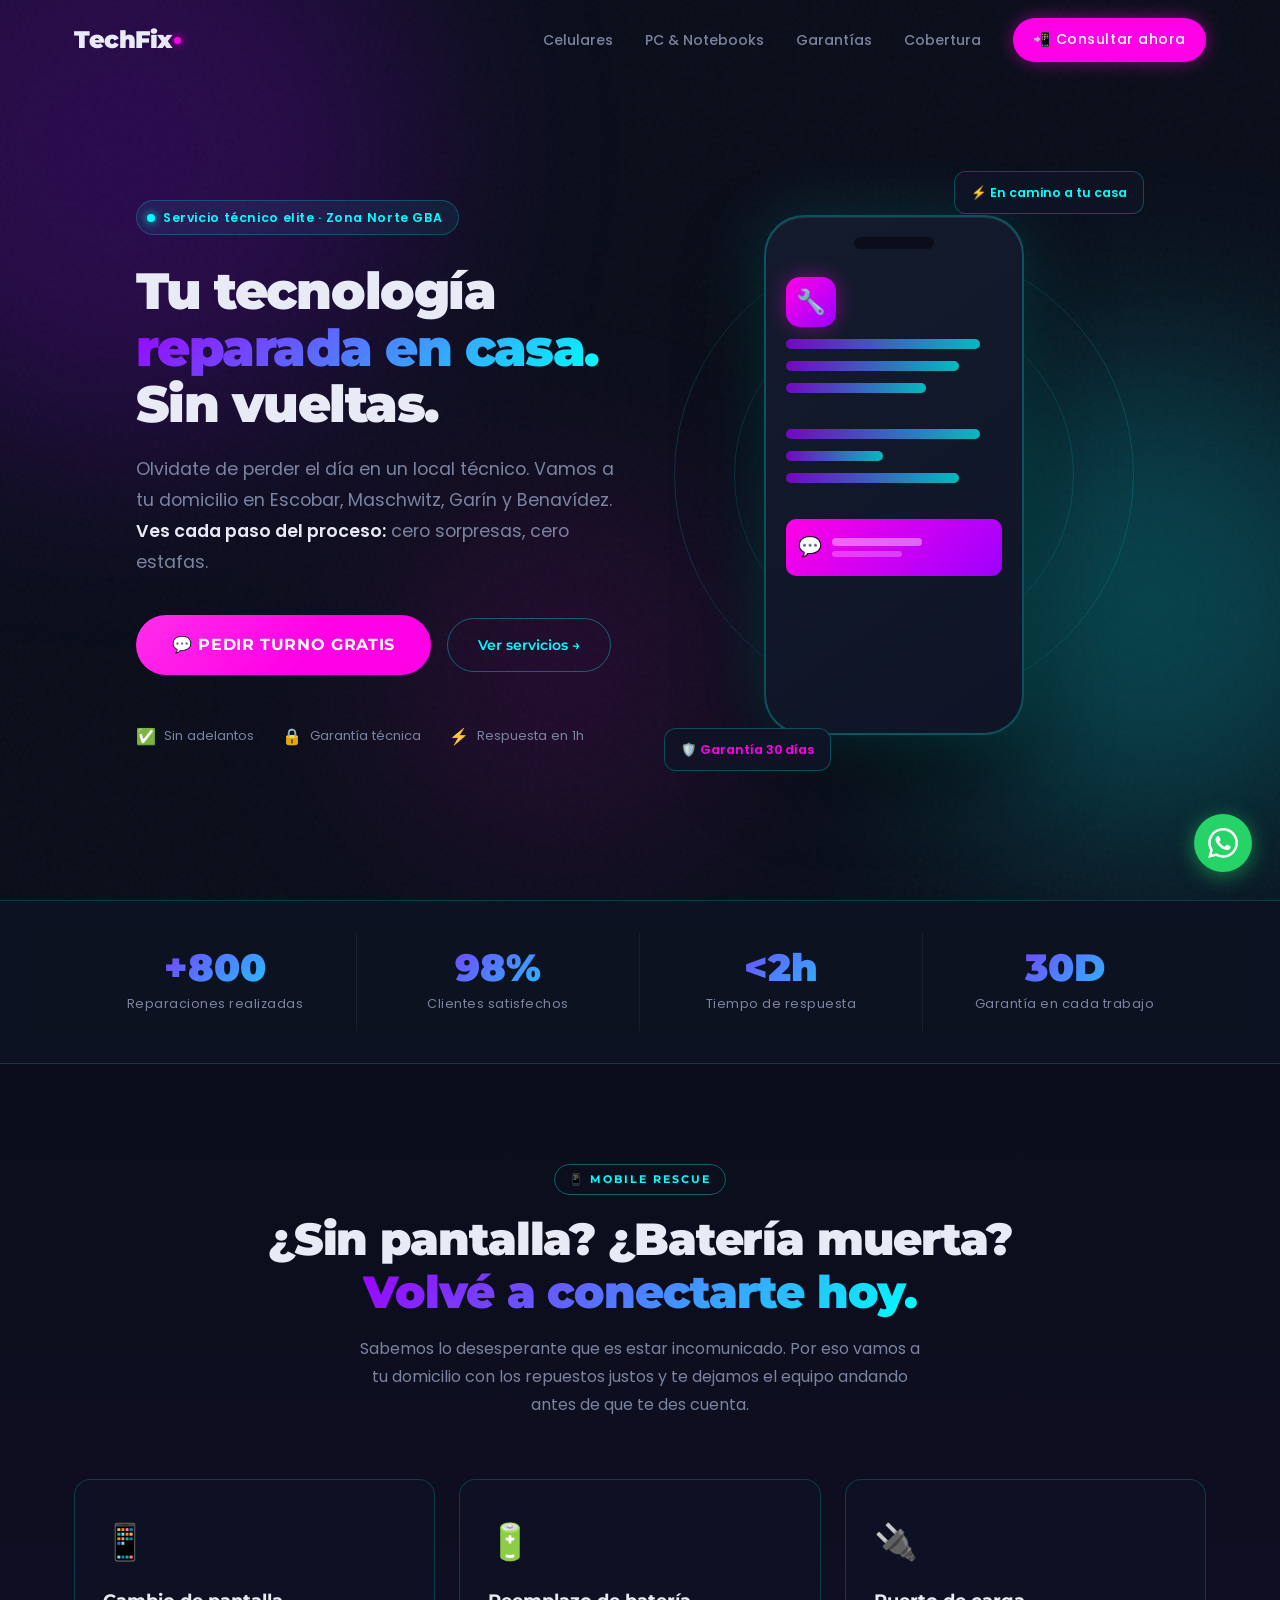
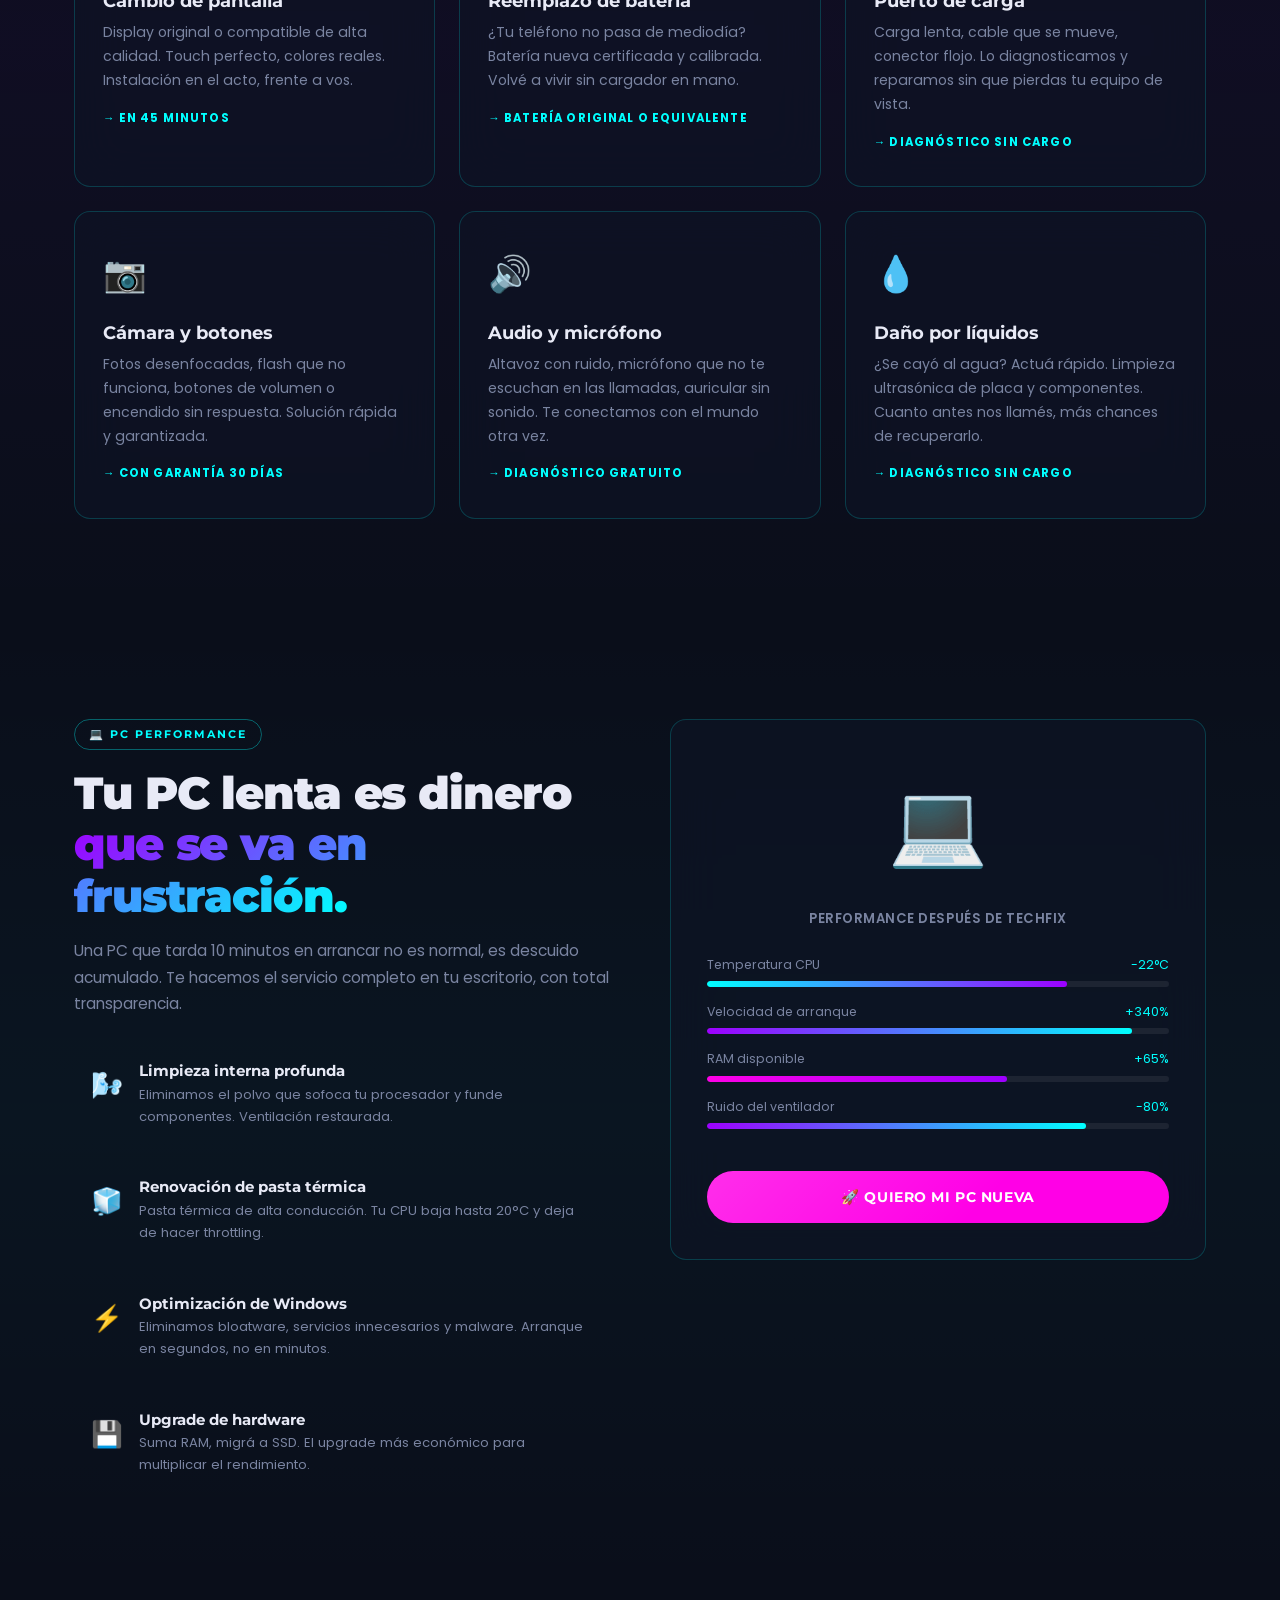
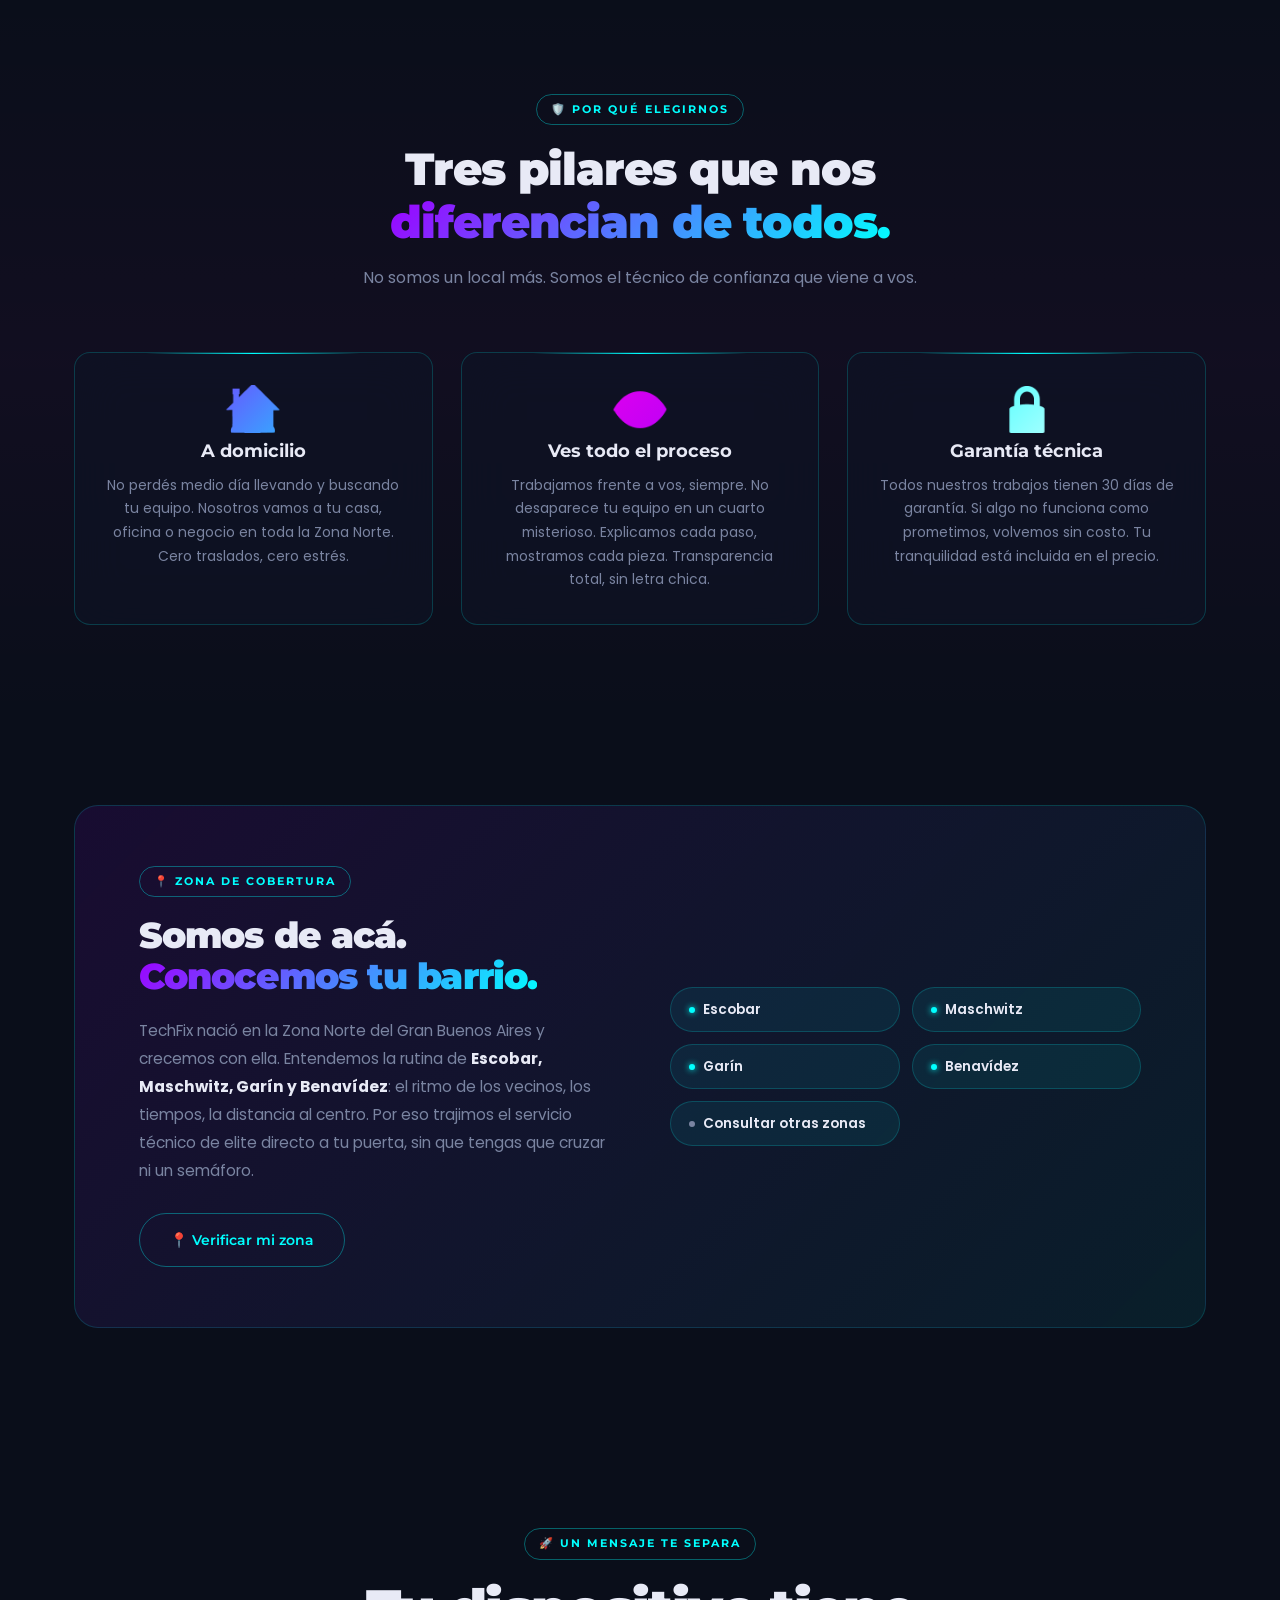
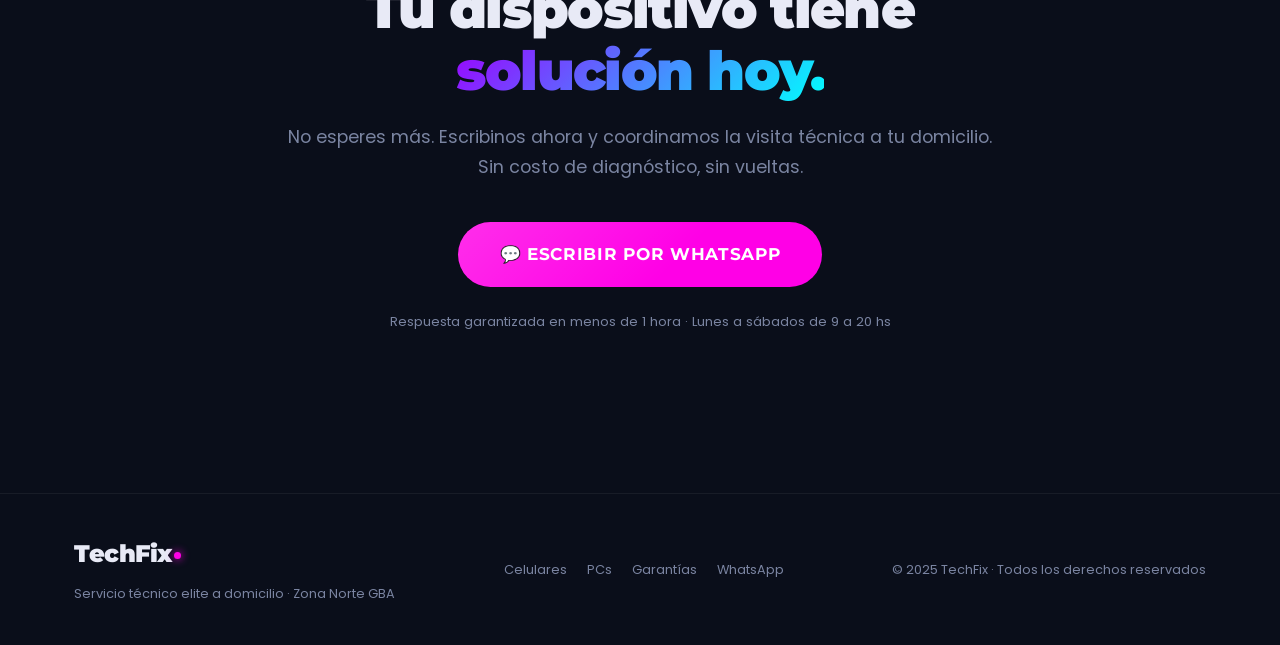
==== index.html @ 6eac7f6d "inicio techFix" ====
<!DOCTYPE html>
<html lang="es">
<head>
  <meta charset="UTF-8" />
  <meta name="viewport" content="width=device-width, initial-scale=1.0" />
  <meta name="description" content="TechFix – Servicio técnico de elite a domicilio en Escobar, Maschwitz, Garín y Benavídez. Reparación de celulares, PCs y notebooks. Transparencia total: ves cada paso." />
  <title>TechFix | Servicio Técnico Elite a Domicilio – Zona Norte</title>

  <!-- Google Fonts -->
  <link rel="preconnect" href="https://fonts.googleapis.com" />
  <link rel="preconnect" href="https://fonts.gstatic.com" crossorigin />
  <link href="https://fonts.googleapis.com/css2?family=Montserrat:wght@400;600;700;900&family=Poppins:wght@300;400;500;600&display=swap" rel="stylesheet" />
  <link rel="stylesheet" href="style.css">
</head>

<body>

  <!-- ░░░ FONDO ░░░ -->
  <div class="bg-blobs" aria-hidden="true">
    <div class="blob blob-1"></div>
    <div class="blob blob-2"></div>
    <div class="blob blob-3"></div>
  </div>

  <!-- ░░░ HEADER ░░░ -->
  <header id="main-header">
    <div class="container">
      <nav aria-label="Navegación principal">
        <div class="logo">
          <span>Tech</span><span>Fix</span><span class="logo-dot" aria-hidden="true"></span>
        </div>

        <ul class="nav-links" role="list">
          <li><a href="#mobile-rescue">Celulares</a></li>
          <li><a href="#pc-performance">PC &amp; Notebooks</a></li>
          <li><a href="#trust">Garantías</a></li>
          <li><a href="#geo">Cobertura</a></li>
          <li>
            <a href="#cta-final" class="nav-cta" id="nav-wa-btn">
              📲 Consultar ahora
            </a>
          </li>
        </ul>

        <button class="hamburger" id="hamburger-btn" aria-label="Abrir menú" aria-expanded="false">
          <span></span><span></span><span></span>
        </button>
      </nav>
    </div>

    <!-- Menú mobile -->
    <div class="mobile-menu" id="mobile-menu" role="menu">
      <a href="#mobile-rescue" role="menuitem">📱 Celulares</a>
      <a href="#pc-performance" role="menuitem">💻 PC &amp; Notebooks</a>
      <a href="#trust" role="menuitem">🔒 Garantías</a>
      <a href="#geo" role="menuitem">📍 Cobertura</a>
      <a href="https://wa.me/5491154922800?text=Hola%20TechFix%2C%20necesito%20un%20servicio%20técnico%20a%20domicilio." 
         target="_blank" rel="noopener" class="btn-techfix" role="menuitem" style="text-align:center;margin-top:8px;">
        💬 WhatsApp Directo
      </a>
    </div>
  </header>

  <!-- ░░░ MAIN ░░░ -->
  <main>

    <!-- ── HERO ── -->
    <section id="hero" aria-labelledby="hero-heading">
      <div class="container">
        <div class="hero-inner">

          <!-- Contenido -->
          <div class="hero-content">
            <div class="hero-badge" role="text">
              <span class="hero-badge-dot" aria-hidden="true"></span>
              Servicio técnico elite · Zona Norte GBA
            </div>

            <h1 id="hero-heading" class="hero-title">
              Tu tecnología<br/>
              <span class="gradient-text">reparada en casa.</span><br/>
              Sin vueltas.
            </h1>

            <p class="hero-subtitle">
              Olvidate de perder el día en un local técnico.
              Vamos a tu domicilio en Escobar, Maschwitz, Garín y Benavídez.
              <strong>Ves cada paso del proceso:</strong> cero sorpresas, cero estafas.
            </p>

            <div class="hero-ctas">
              <a href="https://wa.me/5491154922800?text=Hola%20TechFix%2C%20necesito%20un%20servicio%20técnico%20a%20domicilio."
                 target="_blank" rel="noopener"
                 class="btn-techfix"
                 id="hero-cta-primary">
                💬 Pedir turno gratis
              </a>
              <a href="#mobile-rescue" class="btn-secondary">
                Ver servicios →
              </a>
            </div>

            <div class="hero-trust">
              <div class="trust-item"><span class="trust-icon">✅</span> Sin adelantos</div>
              <div class="trust-item"><span class="trust-icon">🔒</span> Garantía técnica</div>
              <div class="trust-item"><span class="trust-icon">⚡</span> Respuesta en 1h</div>
            </div>
          </div>

          <!-- Visual -->
          <div class="hero-visual" aria-hidden="true">
            <div class="glow-ring ring-1"></div>
            <div class="glow-ring ring-2"></div>

            <div class="phone-mockup">
              <div class="phone-screen-content">
                <div class="phone-icon-area">🔧</div>
                <div class="phone-bar long"></div>
                <div class="phone-bar medium"></div>
                <div class="phone-bar short"></div>
                <div style="height:12px;"></div>
                <div class="phone-bar long"></div>
                <div class="phone-bar tiny"></div>
                <div class="phone-bar medium"></div>
                <div style="height:12px;"></div>
                <div style="background:linear-gradient(135deg,var(--magenta),var(--violet));border-radius:10px;padding:12px;display:flex;align-items:center;gap:10px;">
                  <span style="font-size:1.2rem;">💬</span>
                  <div>
                    <div style="height:8px;width:90px;background:rgba(255,255,255,0.4);border-radius:4px;margin-bottom:5px;"></div>
                    <div style="height:6px;width:70px;background:rgba(255,255,255,0.25);border-radius:4px;"></div>
                  </div>
                </div>
              </div>
            </div>

            <div class="floating-badge fb-top">⚡ En camino a tu casa</div>
            <div class="floating-badge fb-bot">🛡️ Garantía 30 días</div>
          </div>

        </div>
      </div>
    </section>

    <!-- ── STATS ── -->
    <section id="stats" aria-label="Estadísticas de TechFix">
      <div class="stats-bar">
        <div class="container">
          <div class="stats-grid">
            <div class="stat-item reveal">
              <div class="stat-num gradient-text">+800</div>
              <div class="stat-label">Reparaciones realizadas</div>
            </div>
            <div class="stat-item reveal reveal-delay-1">
              <div class="stat-num gradient-text">98%</div>
              <div class="stat-label">Clientes satisfechos</div>
            </div>
            <div class="stat-item reveal reveal-delay-2">
              <div class="stat-num gradient-text">&lt;2h</div>
              <div class="stat-label">Tiempo de respuesta</div>
            </div>
            <div class="stat-item reveal reveal-delay-3">
              <div class="stat-num gradient-text">30D</div>
              <div class="stat-label">Garantía en cada trabajo</div>
            </div>
          </div>
        </div>
      </div>
    </section>

    <!-- ── MOBILE RESCUE ── -->
    <section id="mobile-rescue" aria-labelledby="mobile-heading">
      <div class="container">
        <header class="section-header reveal">
          <span class="section-tag">📱 Mobile Rescue</span>
          <h2 id="mobile-heading">
            ¿Sin pantalla? ¿Batería muerta?<br/>
            <span class="gradient-text">Volvé a conectarte hoy.</span>
          </h2>
          <p>Sabemos lo desesperante que es estar incomunicado. Por eso vamos a tu domicilio con los repuestos justos y te dejamos el equipo andando antes de que te des cuenta.</p>
        </header>

        <div class="services-grid">
          <article class="card-tech service-card reveal reveal-delay-1">
            <span class="service-icon">📱</span>
            <h3>Cambio de pantalla</h3>
            <p>Display original o compatible de alta calidad. Touch perfecto, colores reales. Instalación en el acto, frente a vos.</p>
            <span class="service-tag">→ En 45 minutos</span>
          </article>

          <article class="card-tech service-card reveal reveal-delay-2">
            <span class="service-icon">🔋</span>
            <h3>Reemplazo de batería</h3>
            <p>¿Tu teléfono no pasa de mediodía? Batería nueva certificada y calibrada. Volvé a vivir sin cargador en mano.</p>
            <span class="service-tag">→ Batería original o equivalente</span>
          </article>

          <article class="card-tech service-card reveal reveal-delay-3">
            <span class="service-icon">🔌</span>
            <h3>Puerto de carga</h3>
            <p>Carga lenta, cable que se mueve, conector flojo. Lo diagnosticamos y reparamos sin que pierdas tu equipo de vista.</p>
            <span class="service-tag">→ Diagnóstico sin cargo</span>
          </article>

          <article class="card-tech service-card reveal reveal-delay-1">
            <span class="service-icon">📷</span>
            <h3>Cámara y botones</h3>
            <p>Fotos desenfocadas, flash que no funciona, botones de volumen o encendido sin respuesta. Solución rápida y garantizada.</p>
            <span class="service-tag">→ Con garantía 30 días</span>
          </article>

          <article class="card-tech service-card reveal reveal-delay-2">
            <span class="service-icon">🔊</span>
            <h3>Audio y micrófono</h3>
            <p>Altavoz con ruido, micrófono que no te escuchan en las llamadas, auricular sin sonido. Te conectamos con el mundo otra vez.</p>
            <span class="service-tag">→ Diagnóstico gratuito</span>
          </article>

          <article class="card-tech service-card reveal reveal-delay-3">
            <span class="service-icon">💧</span>
            <h3>Daño por líquidos</h3>
            <p>¿Se cayó al agua? Actuá rápido. Limpieza ultrasónica de placa y componentes. Cuanto antes nos llamés, más chances de recuperarlo.</p>
            <span class="service-tag">→ Diagnóstico sin cargo</span>
          </article>
        </div>
      </div>
    </section>

    <!-- ── PC PERFORMANCE ── -->
    <section id="pc-performance" aria-labelledby="pc-heading">
      <div class="container">
        <div class="pc-inner">
          <!-- Texto -->
          <div>
            <span class="section-tag reveal">💻 PC Performance</span>
            <h2 id="pc-heading" class="reveal" style="font-size:clamp(1.8rem,3.5vw,2.8rem);font-weight:900;letter-spacing:-0.025em;margin-bottom:16px;">
              Tu PC lenta es dinero<br/>
              <span class="gradient-text">que se va en frustración.</span>
            </h2>
            <p class="reveal" style="color:var(--muted);font-size:0.97rem;margin-bottom:8px;">
              Una PC que tarda 10 minutos en arrancar no es normal, es descuido acumulado.
              Te hacemos el servicio completo en tu escritorio, con total transparencia.
            </p>

            <div class="pc-list">
              <div class="pc-item reveal reveal-delay-1">
                <span class="pc-item-icon">🌬️</span>
                <div class="pc-item-text">
                  <h4>Limpieza interna profunda</h4>
                  <p>Eliminamos el polvo que sofoca tu procesador y funde componentes. Ventilación restaurada.</p>
                </div>
              </div>
              <div class="pc-item reveal reveal-delay-2">
                <span class="pc-item-icon">🧊</span>
                <div class="pc-item-text">
                  <h4>Renovación de pasta térmica</h4>
                  <p>Pasta térmica de alta conducción. Tu CPU baja hasta 20°C y deja de hacer throttling.</p>
                </div>
              </div>
              <div class="pc-item reveal reveal-delay-3">
                <span class="pc-item-icon">⚡</span>
                <div class="pc-item-text">
                  <h4>Optimización de Windows</h4>
                  <p>Eliminamos bloatware, servicios innecesarios y malware. Arranque en segundos, no en minutos.</p>
                </div>
              </div>
              <div class="pc-item reveal reveal-delay-4">
                <span class="pc-item-icon">💾</span>
                <div class="pc-item-text">
                  <h4>Upgrade de hardware</h4>
                  <p>Suma RAM, migrá a SSD. El upgrade más económico para multiplicar el rendimiento.</p>
                </div>
              </div>
            </div>
          </div>

          <!-- Visual -->
          <div class="pc-visual reveal reveal-delay-2">
            <div class="card-tech pc-card-main">
              <span class="pc-emoji">💻</span>
              <p style="font-size:0.82rem;color:var(--muted);margin-bottom:24px;letter-spacing:0.04em;text-transform:uppercase;font-weight:600;">Performance después de TechFix</p>

              <div class="progress-item">
                <div class="progress-label"><span>Temperatura CPU</span><span style="color:var(--cyan)">-22°C</span></div>
                <div class="progress-bar">
                  <div class="progress-fill" style="width:78%;background:linear-gradient(90deg,var(--cyan),var(--violet));"></div>
                </div>
              </div>
              <div class="progress-item">
                <div class="progress-label"><span>Velocidad de arranque</span><span style="color:var(--cyan)">+340%</span></div>
                <div class="progress-bar">
                  <div class="progress-fill" style="width:92%;"></div>
                </div>
              </div>
              <div class="progress-item">
                <div class="progress-label"><span>RAM disponible</span><span style="color:var(--cyan)">+65%</span></div>
                <div class="progress-bar">
                  <div class="progress-fill" style="width:65%;background:linear-gradient(90deg,var(--magenta),var(--violet));"></div>
                </div>
              </div>
              <div class="progress-item">
                <div class="progress-label"><span>Ruido del ventilador</span><span style="color:var(--cyan)">-80%</span></div>
                <div class="progress-bar">
                  <div class="progress-fill" style="width:82%;background:linear-gradient(90deg,var(--violet),var(--cyan));"></div>
                </div>
              </div>

              <a href="https://wa.me/5491154922800?text=Hola%20TechFix%2C%20quiero%20optimizar%20mi%20PC."
                 target="_blank" rel="noopener"
                 class="btn-techfix"
                 style="margin-top:28px;font-size:0.9rem;padding:14px 28px;width:100%;justify-content:center;">
                🚀 Quiero mi PC nueva
              </a>
            </div>
          </div>
        </div>
      </div>
    </section>

    <!-- ── CONFIANZA ── -->
    <section id="trust" aria-labelledby="trust-heading">
      <div class="container">
        <header class="section-header reveal">
          <span class="section-tag">🛡️ Por qué elegirnos</span>
          <h2 id="trust-heading">Tres pilares que nos<br/><span class="gradient-text">diferencian de todos.</span></h2>
          <p>No somos un local más. Somos el técnico de confianza que viene a vos.</p>
        </header>

        <div class="trust-grid">
          <article class="card-tech trust-card reveal reveal-delay-1">
            <div class="trust-num gradient-text">🏠</div>
            <h3>A domicilio</h3>
            <p>No perdés medio día llevando y buscando tu equipo. Nosotros vamos a tu casa, oficina o negocio en toda la Zona Norte. Cero traslados, cero estrés.</p>
          </article>

          <article class="card-tech trust-card reveal reveal-delay-2">
            <div class="trust-num" style="background:linear-gradient(135deg,var(--magenta),var(--violet));-webkit-background-clip:text;-webkit-text-fill-color:transparent;background-clip:text;font-family:var(--font-head);font-size:3rem;font-weight:900;">👁️</div>
            <h3>Ves todo el proceso</h3>
            <p>Trabajamos frente a vos, siempre. No desaparece tu equipo en un cuarto misterioso. Explicamos cada paso, mostramos cada pieza. Transparencia total, sin letra chica.</p>
          </article>

          <article class="card-tech trust-card reveal reveal-delay-3">
            <div class="trust-num" style="background:linear-gradient(135deg,var(--cyan),#fff);-webkit-background-clip:text;-webkit-text-fill-color:transparent;background-clip:text;font-family:var(--font-head);font-size:3rem;font-weight:900;">🔒</div>
            <h3>Garantía técnica</h3>
            <p>Todos nuestros trabajos tienen 30 días de garantía. Si algo no funciona como prometimos, volvemos sin costo. Tu tranquilidad está incluida en el precio.</p>
          </article>
        </div>
      </div>
    </section>

    <!-- ── GEO ── -->
    <section id="geo" aria-labelledby="geo-heading">
      <div class="container">
        <div class="geo-inner reveal">
          <div class="geo-text">
            <span class="section-tag">📍 Zona de cobertura</span>
            <h2 id="geo-heading">
              Somos de acá.<br/>
              <span class="gradient-text">Conocemos tu barrio.</span>
            </h2>
            <p>
              TechFix nació en la Zona Norte del Gran Buenos Aires y crecemos con ella.
              Entendemos la rutina de <strong style="color:var(--white)">Escobar, Maschwitz, Garín y Benavídez</strong>:
              el ritmo de los vecinos, los tiempos, la distancia al centro.
              Por eso trajimos el servicio técnico de elite directo a tu puerta,
              sin que tengas que cruzar ni un semáforo.
            </p>
            <a href="https://wa.me/5491154922800?text=Hola%20TechFix%2C%20consulto%20si%20llegan%20a%20mi%20zona."
               target="_blank" rel="noopener"
               class="btn-secondary">
              📍 Verificar mi zona
            </a>
          </div>

          <div class="geo-zones">
            <div class="zone-pill"><span class="dot"></span> Escobar</div>
            <div class="zone-pill"><span class="dot"></span> Maschwitz</div>
            <div class="zone-pill"><span class="dot"></span> Garín</div>
            <div class="zone-pill"><span class="dot"></span> Benavídez</div>
            <div class="zone-pill"><span class="dot" style="background:var(--muted);box-shadow:none;"></span> Consultar otras zonas</div>
          </div>
        </div>
      </div>
    </section>

    <!-- ── CTA FINAL ── -->
    <section id="cta-final" aria-labelledby="cta-heading">
      <div class="container">
        <div class="cta-inner reveal">
          <span class="section-tag">🚀 Un mensaje te separa</span>
          <h2 id="cta-heading">
            Tu dispositivo tiene<br/>
            <span class="gradient-text">solución hoy.</span>
          </h2>
          <p>No esperes más. Escribinos ahora y coordinamos la visita técnica a tu domicilio. Sin costo de diagnóstico, sin vueltas.</p>


          <div style="display:flex;gap:16px;justify-content:center;flex-wrap:wrap;">
            <a href="https://wa.me/5491154922800?text=Hola%20TechFix%2C%20necesito%20servicio%20técnico%20a%20domicilio.%20¿Cuándo%20pueden%20venir%3F"
               target="_blank" rel="noopener"
               class="btn-techfix"
               style="font-size:1.05rem;padding:18px 42px;">
              💬 Escribir por WhatsApp
            </a>
          </div>

          <p style="margin-top:24px;font-size:0.82rem;color:var(--muted);">
            Respuesta garantizada en menos de 1 hora · Lunes a sábados de 9 a 20 hs
          </p>
        </div>
      </div>
    </section>

  </main><!-- /main -->

  <!-- ░░░ FOOTER ░░░ -->
  <footer id="site-footer" role="contentinfo">
    <div class="container">
      <div class="footer-inner">
        <div>
          <div class="logo" style="margin-bottom:8px;">
            <span>Tech</span><span>Fix</span><span class="logo-dot"></span>
          </div>
          <p class="footer-copy">Servicio técnico elite a domicilio · Zona Norte GBA</p>
        </div>
        <nav class="footer-links" aria-label="Links del footer">
          <a href="#mobile-rescue">Celulares</a>
          <a href="#pc-performance">PCs</a>
          <a href="#trust">Garantías</a>
          <a href="https://wa.me/5491154922800" target="_blank" rel="noopener">WhatsApp</a>
        </nav>
        <p class="footer-copy">© 2025 TechFix · Todos los derechos reservados</p>
      </div>
    </div>
  </footer>

  <!-- ░░░ BOTÓN FLOTANTE WHATSAPP ░░░ -->
  <a href="https://wa.me/5491154922800?text=Hola%20TechFix%2C%20necesito%20servicio%20técnico%20a%20domicilio."
     target="_blank" rel="noopener"
     class="wa-float"
     aria-label="Contactar por WhatsApp">
    <svg xmlns="http://www.w3.org/2000/svg" viewBox="0 0 24 24" aria-hidden="true">
      <path d="M17.472 14.382c-.297-.149-1.758-.867-2.03-.967-.273-.099-.471-.148-.67.15-.197.297-.767.966-.94 1.164-.173.199-.347.223-.644.075-.297-.15-1.255-.463-2.39-1.475-.883-.788-1.48-1.761-1.653-2.059-.173-.297-.018-.458.13-.606.134-.133.298-.347.446-.52.149-.174.198-.298.298-.497.099-.198.05-.371-.025-.52-.075-.149-.669-1.612-.916-2.207-.242-.579-.487-.5-.669-.51-.173-.008-.371-.01-.57-.01-.198 0-.52.074-.792.372-.272.297-1.04 1.016-1.04 2.479 0 1.462 1.065 2.875 1.213 3.074.149.198 2.096 3.2 5.077 4.487.709.306 1.262.489 1.694.625.712.227 1.36.195 1.871.118.571-.085 1.758-.719 2.006-1.413.248-.694.248-1.289.173-1.413-.074-.124-.272-.198-.57-.347m-5.421 7.403h-.004a9.87 9.87 0 01-5.031-1.378l-.361-.214-3.741.982.998-3.648-.235-.374a9.86 9.86 0 01-1.51-5.26c.001-5.45 4.436-9.884 9.888-9.884 2.64 0 5.122 1.03 6.988 2.898a9.825 9.825 0 012.893 6.994c-.003 5.45-4.437 9.884-9.885 9.884m8.413-18.297A11.815 11.815 0 0012.05 0C5.495 0 .16 5.335.157 11.892c0 2.096.547 4.142 1.588 5.945L.057 24l6.305-1.654a11.882 11.882 0 005.683 1.448h.005c6.554 0 11.89-5.335 11.893-11.893a11.821 11.821 0 00-3.48-8.413z"/>
    </svg>
  </a>

  <script src="script.js"></script>
</body>
</html>
---- style.css ----
:root {
      --bg-deep:      #0A0E1A;
      --bg-surface:   #0F1526;
      --bg-card:      rgba(15, 21, 38, 0.65);
      --cyan:         #00FFFF;
      --violet:       #9D00FF;
      --magenta:      #FF00E6;
      --white:        #E8EAF6;
      --muted:        #7A84A1;
      --border-glow:  rgba(0, 255, 255, 0.18);
      --font-head:    'Montserrat', sans-serif;
      --font-body:    'Poppins', sans-serif;
      --radius:       16px;
      --transition:   0.35s cubic-bezier(0.4, 0, 0.2, 1);
    }

    *, *::before, *::after { box-sizing: border-box; margin: 0; padding: 0; }

    html { scroll-behavior: smooth; }

    body {
      background-color: var(--bg-deep);
      color: var(--white);
      font-family: var(--font-body);
      font-weight: 400;
      overflow-x: hidden;
      line-height: 1.7;
    }

    img { display: block; max-width: 100%; }
    a   { text-decoration: none; color: inherit; }
    ul  { list-style: none; }

    /* ============================================================
       TIPOGRAFÍA BASE
    ============================================================ */
    h1, h2, h3, h4 {
      font-family: var(--font-head);
      line-height: 1.15;
    }

    .gradient-text {
      background: linear-gradient(135deg, var(--violet) 0%, var(--cyan) 100%);
      -webkit-background-clip: text;
      -webkit-text-fill-color: transparent;
      background-clip: text;
    }

    .section-tag {
      display: inline-block;
      font-family: var(--font-head);
      font-size: 0.7rem;
      font-weight: 700;
      letter-spacing: 0.18em;
      text-transform: uppercase;
      color: var(--cyan);
      border: 1px solid rgba(0, 255, 255, 0.35);
      border-radius: 100px;
      padding: 5px 14px;
      margin-bottom: 18px;
    }

    /* ============================================================
       FONDO – ORBES ANIMADOS
    ============================================================ */
    .bg-blobs {
      position: fixed;
      inset: 0;
      pointer-events: none;
      z-index: 0;
      overflow: hidden;
    }

    .blob {
      position: absolute;
      border-radius: 50%;
      filter: blur(110px);
      opacity: 0.22;
      animation: blobFloat 12s ease-in-out infinite alternate;
    }

    .blob-1 {
      width: 600px; height: 600px;
      background: var(--violet);
      top: -150px; left: -180px;
      animation-duration: 14s;
    }

    .blob-2 {
      width: 500px; height: 500px;
      background: var(--cyan);
      bottom: 5%; right: -120px;
      animation-duration: 11s;
      animation-delay: -4s;
    }

    .blob-3 {
      width: 350px; height: 350px;
      background: var(--magenta);
      top: 55%; left: 30%;
      animation-duration: 16s;
      animation-delay: -7s;
      opacity: 0.12;
    }

    @keyframes blobFloat {
      0%   { transform: translate(0, 0) scale(1); }
      50%  { transform: translate(30px, -40px) scale(1.07); }
      100% { transform: translate(-20px, 30px) scale(0.95); }
    }

    /* Noise overlay */
    body::before {
      content: '';
      position: fixed;
      inset: 0;
      background-image: url("data:image/svg+xml,%3Csvg viewBox='0 0 256 256' xmlns='http://www.w3.org/2000/svg'%3E%3Cfilter id='n'%3E%3CfeTurbulence type='fractalNoise' baseFrequency='0.9' numOctaves='4' stitchTiles='stitch'/%3E%3C/filter%3E%3Crect width='100%25' height='100%25' filter='url(%23n)' opacity='1'/%3E%3C/svg%3E");
      opacity: 0.028;
      pointer-events: none;
      z-index: 1;
    }

    /* Contenedor general */
    .container {
      position: relative;
      z-index: 2;
      max-width: 1180px;
      margin: 0 auto;
      padding: 0 24px;
    }

    /* Offset para el header fijo al navegar por anclas */
    section[id] {
      scroll-margin-top: 80px;
    }

    /* ============================================================
       HEADER / NAV
    ============================================================ */
    #main-header {
      position: fixed;
      top: 0; left: 0; right: 0;
      z-index: 100;
      padding: 18px 0;
      transition: background var(--transition), box-shadow var(--transition);
    }

    #main-header.scrolled {
      background: rgba(10, 14, 26, 0.88);
      backdrop-filter: blur(18px);
      box-shadow: 0 1px 0 rgba(0, 255, 255, 0.12);
    }

    nav {
      display: flex;
      align-items: center;
      justify-content: space-between;
    }

    .logo {
      font-family: var(--font-head);
      font-weight: 900;
      font-size: 1.5rem;
      letter-spacing: -0.02em;
    }

    .logo span:first-child { color: var(--white); }
    .logo span:last-child  { color: var(--cyan); }

    .logo-dot {
      display: inline-block;
      width: 7px; height: 7px;
      border-radius: 50%;
      background: var(--magenta);
      margin-left: 2px;
      vertical-align: middle;
      box-shadow: 0 0 8px var(--magenta);
      animation: pulseDot 1.8s ease-in-out infinite;
    }

    @keyframes pulseDot {
      0%, 100% { box-shadow: 0 0 8px var(--magenta); }
      50%       { box-shadow: 0 0 20px var(--magenta), 0 0 40px var(--magenta); }
    }

    .nav-links {
      display: flex;
      gap: 32px;
      align-items: center;
    }

    .nav-links a {
      font-size: 0.875rem;
      font-weight: 500;
      color: var(--muted);
      transition: color var(--transition);
    }

    .nav-links a:hover { color: var(--cyan); }

    .nav-cta {
      display: inline-flex;
      align-items: center;
      gap: 8px;
      background: var(--magenta);
      color: #fff !important;
      font-weight: 700;
      font-size: 0.82rem;
      letter-spacing: 0.04em;
      padding: 10px 20px;
      border-radius: 100px;
      box-shadow: 0 0 18px rgba(255,0,230,0.45);
      transition: box-shadow var(--transition), transform var(--transition);
    }

    .nav-cta:hover {
      box-shadow: 0 0 35px rgba(255,0,230,0.75);
      transform: translateY(-2px);
    }

    /* Hamburger */
    .hamburger {
      display: none;
      flex-direction: column;
      gap: 5px;
      cursor: pointer;
      padding: 6px;
      background: none;
      border: none;
    }

    .hamburger span {
      display: block;
      width: 26px; height: 2px;
      background: var(--white);
      border-radius: 2px;
      transition: transform var(--transition), opacity var(--transition);
    }

    .hamburger.open span:nth-child(1) { transform: translateY(7px) rotate(45deg); }
    .hamburger.open span:nth-child(2) { opacity: 0; }
    .hamburger.open span:nth-child(3) { transform: translateY(-7px) rotate(-45deg); }

    .mobile-menu {
      display: none;
      flex-direction: column;
      gap: 0;
      background: rgba(10,14,26,0.97);
      backdrop-filter: blur(20px);
      border-top: 1px solid var(--border-glow);
      padding: 16px 24px 24px;
    }

    .mobile-menu.open { display: flex; }

    .mobile-menu a {
      padding: 14px 0;
      font-size: 1rem;
      color: var(--muted);
      border-bottom: 1px solid rgba(255,255,255,0.06);
      transition: color var(--transition);
    }

    .mobile-menu a:hover  { color: var(--cyan); }
    .mobile-menu a:last-child { border-bottom: none; margin-top: 8px; }

    /* ============================================================
       BOTÓN PRINCIPAL
    ============================================================ */
    .btn-techfix {
      display: inline-flex;
      align-items: center;
      justify-content: center;
      gap: 10px;
      background: var(--magenta);
      color: #fff;
      font-family: var(--font-head);
      font-weight: 700;
      font-size: 1rem;
      letter-spacing: 0.04em;
      text-transform: uppercase;
      padding: 16px 36px;
      border-radius: 100px;
      border: none;
      cursor: pointer;
      position: relative;
      overflow: hidden;
      animation: neonPulse 2.4s ease-in-out infinite;
      transition: transform var(--transition), box-shadow var(--transition);
    }

    .btn-techfix:hover {
      transform: translateY(-3px) scale(1.03);
      animation: none;
      box-shadow: 0 0 50px rgba(255,0,230,0.85), 0 8px 30px rgba(255,0,230,0.4);
    }

    .btn-techfix::before {
      content: '';
      position: absolute;
      inset: 0;
      background: linear-gradient(135deg, rgba(255,255,255,0.18) 0%, transparent 60%);
      border-radius: inherit;
    }

    @keyframes neonPulse {
      0%, 100% { box-shadow: 0 0 20px rgba(255,0,230,0.5), 0 4px 20px rgba(255,0,230,0.3); }
      50%       { box-shadow: 0 0 45px rgba(255,0,230,0.85), 0 4px 30px rgba(255,0,230,0.55); }
    }

    .btn-secondary {
      display: inline-flex;
      align-items: center;
      gap: 8px;
      color: var(--cyan);
      font-family: var(--font-head);
      font-weight: 600;
      font-size: 0.9rem;
      border: 1px solid rgba(0,255,255,0.35);
      padding: 14px 30px;
      border-radius: 100px;
      transition: background var(--transition), box-shadow var(--transition);
    }

    .btn-secondary:hover {
      background: rgba(0,255,255,0.08);
      box-shadow: 0 0 20px rgba(0,255,255,0.2);
    }

    /* ============================================================
       CARD GLASSMORPHISM
    ============================================================ */
    .card-tech {
      background: var(--bg-card);
      backdrop-filter: blur(24px);
      -webkit-backdrop-filter: blur(24px);
      border: 1px solid var(--border-glow);
      border-radius: var(--radius);
      padding: 32px 28px;
      transition: border-color var(--transition), box-shadow var(--transition), transform var(--transition);
    }

    .card-tech:hover {
      border-color: rgba(0,255,255,0.5);
      box-shadow: 0 0 30px rgba(0,255,255,0.12), 0 20px 60px rgba(0,0,0,0.4);
      transform: translateY(-6px);
    }

    /* ============================================================
       HERO SECTION
    ============================================================ */
    #hero {
      min-height: 100vh;
      display: flex;
      flex-direction: column;
      justify-content: center;
      padding-top: 110px;
      padding-bottom: 60px;
    }

    .hero-inner {
      display: grid;
      grid-template-columns: minmax(0, 1fr) minmax(0, 1fr);
      gap: 48px;
      align-items: center;
    }

    .hero-badge {
      display: inline-flex;
      align-items: center;
      gap: 8px;
      background: rgba(0,255,255,0.07);
      border: 1px solid rgba(0,255,255,0.22);
      border-radius: 100px;
      padding: 6px 16px 6px 10px;
      font-size: 0.78rem;
      font-weight: 600;
      color: var(--cyan);
      letter-spacing: 0.05em;
      margin-bottom: 28px;
    }

    .hero-badge-dot {
      width: 8px; height: 8px;
      border-radius: 50%;
      background: var(--cyan);
      box-shadow: 0 0 10px var(--cyan);
      animation: pulseDot 1.5s ease-in-out infinite;
    }

    .hero-title {
      font-size: clamp(2rem, 4vw, 3.4rem);
      font-weight: 900;
      letter-spacing: -0.03em;
      margin-bottom: 22px;
      line-height: 1.1;
      word-break: break-word;
    }

    .hero-subtitle {
      font-size: 1.1rem;
      color: var(--muted);
      max-width: 480px;
      margin-bottom: 38px;
      line-height: 1.75;
    }

    .hero-subtitle strong { color: var(--white); font-weight: 600; }

    .hero-ctas {
      display: flex;
      gap: 16px;
      flex-wrap: wrap;
      align-items: center;
      margin-bottom: 48px;
    }

    .hero-trust {
      display: flex;
      gap: 28px;
      flex-wrap: wrap;
    }

    .trust-item {
      display: flex;
      align-items: center;
      gap: 8px;
      font-size: 0.82rem;
      color: var(--muted);
    }

    .trust-item .trust-icon {
      font-size: 1rem;
    }

    /* Mockup visual */
    .hero-visual {
      position: relative;
      display: flex;
      justify-content: center;
      align-items: center;
      /* padding extra para que los badges flotantes no se corten */
      padding: 60px 60px 60px 40px;
      overflow: visible;
    }

    .phone-mockup {
      width: 260px;
      height: 520px;
      background: linear-gradient(145deg, #141B2D, #0F1526);
      border-radius: 40px;
      border: 2px solid rgba(0,255,255,0.25);
      box-shadow: 0 0 60px rgba(0,255,255,0.15), 0 40px 80px rgba(0,0,0,0.6), inset 0 1px 0 rgba(255,255,255,0.08);
      position: relative;
      overflow: hidden;
      z-index: 2;
    }

    .phone-mockup::before {
      content: '';
      position: absolute;
      top: 20px; left: 50%;
      transform: translateX(-50%);
      width: 80px; height: 12px;
      background: #0A0E1A;
      border-radius: 10px;
    }

    .phone-screen-content {
      padding: 52px 20px 20px;
      height: 100%;
      display: flex;
      flex-direction: column;
      gap: 12px;
    }

    .phone-bar {
      height: 10px;
      border-radius: 6px;
      background: linear-gradient(90deg, var(--violet), var(--cyan));
      opacity: 0.7;
    }

    .phone-bar.short  { width: 65%; }
    .phone-bar.medium { width: 80%; }
    .phone-bar.long   { width: 90%; }
    .phone-bar.tiny   { width: 45%; }

    .phone-icon-area {
      margin-top: 8px;
      width: 50px; height: 50px;
      border-radius: 14px;
      background: linear-gradient(135deg, var(--magenta), var(--violet));
      display: flex; align-items: center; justify-content: center;
      font-size: 1.5rem;
      box-shadow: 0 0 20px rgba(255,0,230,0.4);
    }

    .glow-ring {
      position: absolute;
      border-radius: 50%;
      border: 1px solid rgba(0,255,255,0.15);
      animation: ringExpand 4s ease-in-out infinite;
    }

    .ring-1 { width: 340px; height: 340px; top: 50%; left: 50%; transform: translate(-50%,-50%); }
    .ring-2 { width: 460px; height: 460px; top: 50%; left: 50%; transform: translate(-50%,-50%); animation-delay: -2s; }

    @keyframes ringExpand {
      0%, 100% { opacity: 0.15; transform: translate(-50%,-50%) scale(1); }
      50%       { opacity: 0.05; transform: translate(-50%,-50%) scale(1.05); }
    }

    .floating-badge {
      position: absolute;
      background: rgba(15,21,38,0.9);
      backdrop-filter: blur(12px);
      border: 1px solid rgba(0,255,255,0.25);
      border-radius: 12px;
      padding: 10px 16px;
      font-size: 0.78rem;
      font-weight: 600;
      white-space: nowrap;
      z-index: 3;
    }

    .fb-top {
      top: 16px; right: 0px;
      color: var(--cyan);
      animation: floatBadge 3s ease-in-out infinite;
    }

    .fb-bot {
      bottom: 24px; left: 0px;
      color: var(--magenta);
      animation: floatBadge 3.5s ease-in-out infinite;
      animation-delay: -1.5s;
    }

    @keyframes floatBadge {
      0%, 100% { transform: translateY(0); }
      50%       { transform: translateY(-8px); }
    }

    /* ============================================================
       SECTION GENÉRICA
    ============================================================ */
    section { padding: 100px 0; }

    .section-header {
      text-align: center;
      margin-bottom: 60px;
      /* Evitar que el glassmorphism del nav fijo aplique aquí */
      position: relative;
      z-index: 2;
    }

    .section-header h2 {
      font-size: clamp(1.9rem, 3.5vw, 2.8rem);
      font-weight: 900;
      letter-spacing: -0.025em;
      margin-bottom: 16px;
      line-height: 1.18;
    }

    .section-header p {
      font-size: 1rem;
      color: var(--muted);
      max-width: 560px;
      margin: 0 auto;
      line-height: 1.75;
    }

    /* ============================================================
       STATS BAR
    ============================================================ */
    #stats {
      padding: 0;
    }

    .stats-bar {
      background: rgba(15,21,38,0.7);
      backdrop-filter: blur(16px);
      border-top: 1px solid var(--border-glow);
      border-bottom: 1px solid var(--border-glow);
      padding: 32px 0;
    }

    .stats-grid {
      display: grid;
      grid-template-columns: repeat(4, 1fr);
      gap: 0;
    }

    .stat-item {
      text-align: center;
      padding: 16px;
      border-right: 1px solid rgba(255,255,255,0.06);
    }

    .stat-item:last-child { border-right: none; }

    .stat-num {
      font-family: var(--font-head);
      font-size: 2.4rem;
      font-weight: 900;
      line-height: 1;
      margin-bottom: 6px;
    }

    .stat-label {
      font-size: 0.8rem;
      color: var(--muted);
      letter-spacing: 0.04em;
    }

    /* ============================================================
       MOBILE RESCUE
    ============================================================ */
    #mobile-rescue {
      background: linear-gradient(180deg, transparent 0%, rgba(157,0,255,0.04) 50%, transparent 100%);
    }

    .services-grid {
      display: grid;
      grid-template-columns: repeat(3, minmax(0, 1fr));
      gap: 24px;
    }

    .service-card {
      position: relative;
      overflow: hidden;
    }

    .service-card::after {
      content: '';
      position: absolute;
      inset: 0;
      background: linear-gradient(135deg, var(--violet), var(--cyan));
      opacity: 0;
      border-radius: var(--radius);
      transition: opacity var(--transition);
      pointer-events: none;
    }

    .service-card:hover::after { opacity: 0.04; }

    .service-icon {
      font-size: 2.2rem;
      margin-bottom: 18px;
      display: block;
    }

    .service-card h3 {
      font-size: 1.15rem;
      font-weight: 700;
      color: var(--white);
      margin-bottom: 10px;
    }

    .service-card p {
      font-size: 0.88rem;
      color: var(--muted);
      line-height: 1.7;
    }

    .service-tag {
      display: inline-block;
      margin-top: 16px;
      font-size: 0.72rem;
      font-weight: 700;
      letter-spacing: 0.1em;
      text-transform: uppercase;
      color: var(--cyan);
    }

    /* ============================================================
       PC PERFORMANCE
    ============================================================ */
    #pc-performance {
      background: linear-gradient(180deg, transparent 0%, rgba(0,255,255,0.03) 50%, transparent 100%);
    }

    .pc-inner {
      display: grid;
      grid-template-columns: minmax(0, 1fr) minmax(0, 1fr);
      gap: 60px;
      align-items: start;
    }

    .pc-list {
      display: flex;
      flex-direction: column;
      gap: 16px;
      margin-top: 28px;
    }

    .pc-item {
      display: flex;
      align-items: flex-start;
      gap: 16px;
      padding: 16px;
      border-radius: 12px;
      border: 1px solid transparent;
      transition: border-color var(--transition), background var(--transition);
    }

    .pc-item:hover {
      border-color: var(--border-glow);
      background: rgba(0,255,255,0.04);
    }

    .pc-item-icon {
      font-size: 1.6rem;
      flex-shrink: 0;
      margin-top: 2px;
    }

    .pc-item-text h4 {
      font-size: 0.95rem;
      font-weight: 700;
      color: var(--white);
      margin-bottom: 4px;
    }

    .pc-item-text p {
      font-size: 0.82rem;
      color: var(--muted);
    }

    /* Visual PC */
    .pc-visual {
      position: relative;
    }

    .pc-card-main {
      padding: 36px;
      text-align: center;
    }

    .pc-emoji { font-size: 5rem; display: block; margin-bottom: 16px; }

    .progress-item {
      margin-bottom: 14px;
      text-align: left;
    }

    .progress-label {
      display: flex;
      justify-content: space-between;
      font-size: 0.78rem;
      color: var(--muted);
      margin-bottom: 6px;
    }

    .progress-bar {
      height: 6px;
      background: rgba(255,255,255,0.07);
      border-radius: 6px;
      overflow: hidden;
    }

    .progress-fill {
      height: 100%;
      border-radius: 6px;
      background: linear-gradient(90deg, var(--violet), var(--cyan));
      animation: fillBar 2s ease forwards;
      transform-origin: left;
    }

    @keyframes fillBar {
      from { width: 0%; }
    }

    /* ============================================================
       PILARES DE CONFIANZA
    ============================================================ */
    #trust {
      background: linear-gradient(180deg, transparent 0%, rgba(255,0,230,0.03) 50%, transparent 100%);
    }

    .trust-grid {
      display: grid;
      grid-template-columns: repeat(3, minmax(0, 1fr));
      gap: 28px;
    }

    .trust-card {
      text-align: center;
      position: relative;
      overflow: hidden;
    }

    .trust-card::before {
      content: '';
      position: absolute;
      top: 0; left: 50%; transform: translateX(-50%);
      width: 60%; height: 1px;
      background: linear-gradient(90deg, transparent, var(--cyan), transparent);
      transition: opacity var(--transition);
    }

    .trust-card:hover::before { opacity: 0.8; }

    .trust-num {
      font-family: var(--font-head);
      font-size: 3rem;
      font-weight: 900;
      line-height: 1;
      margin-bottom: 8px;
    }

    .trust-card h3 {
      font-size: 1.1rem;
      font-weight: 700;
      margin-bottom: 12px;
      color: var(--white);
    }

    .trust-card p {
      font-size: 0.87rem;
      color: var(--muted);
      line-height: 1.7;
    }

    /* ============================================================
       GEO SECTION
    ============================================================ */
    #geo {
      padding: 80px 0;
    }

    .geo-inner {
      background: linear-gradient(135deg, rgba(157,0,255,0.1) 0%, rgba(0,255,255,0.07) 100%);
      border: 1px solid rgba(0,255,255,0.15);
      border-radius: 24px;
      padding: 60px 64px;
      display: grid;
      grid-template-columns: minmax(0, 1fr) minmax(0, 1fr);
      gap: 60px;
      align-items: center;
    }

    .geo-text h2 {
      font-size: clamp(1.6rem, 2.8vw, 2.4rem);
      font-weight: 900;
      letter-spacing: -0.025em;
      margin-bottom: 20px;
      line-height: 1.15;
      word-break: break-word;
    }

    .geo-text p {
      color: var(--muted);
      font-size: 0.97rem;
      margin-bottom: 28px;
      line-height: 1.8;
    }

    .geo-zones {
      display: grid;
      grid-template-columns: 1fr 1fr;
      gap: 12px;
    }

    .zone-pill {
      display: flex;
      align-items: center;
      gap: 8px;
      background: rgba(0,255,255,0.07);
      border: 1px solid rgba(0,255,255,0.18);
      border-radius: 100px;
      padding: 10px 18px;
      font-size: 0.85rem;
      font-weight: 600;
      color: var(--white);
      transition: background var(--transition), box-shadow var(--transition);
    }

    .zone-pill:hover {
      background: rgba(0,255,255,0.14);
      box-shadow: 0 0 16px rgba(0,255,255,0.15);
    }

    .zone-pill .dot {
      width: 6px; height: 6px;
      border-radius: 50%;
      background: var(--cyan);
      box-shadow: 0 0 6px var(--cyan);
      flex-shrink: 0;
    }

    /* ============================================================
       CTA FINAL
    ============================================================ */
    #cta-final {
      padding: 120px 0;
      text-align: center;
    }

    .cta-inner {
      max-width: 720px;
      margin: 0 auto;
    }

    .cta-inner h2 {
      font-size: clamp(2.2rem, 5vw, 3.4rem);
      font-weight: 900;
      letter-spacing: -0.03em;
      margin-bottom: 20px;
    }

    .cta-inner p {
      font-size: 1.1rem;
      color: var(--muted);
      margin-bottom: 40px;
    }

    .cta-number {
      display: inline-block;
      font-family: var(--font-head);
      font-size: 1.8rem;
      font-weight: 900;
      background: linear-gradient(135deg, var(--magenta), var(--violet));
      -webkit-background-clip: text;
      -webkit-text-fill-color: transparent;
      background-clip: text;
      margin-bottom: 32px;
    }

    /* ============================================================
       FOOTER
    ============================================================ */
    #site-footer {
      border-top: 1px solid rgba(255,255,255,0.06);
      padding: 40px 0;
    }

    .footer-inner {
      display: flex;
      justify-content: space-between;
      align-items: center;
      flex-wrap: wrap;
      gap: 16px;
    }

    .footer-copy {
      font-size: 0.8rem;
      color: var(--muted);
    }

    .footer-links {
      display: flex;
      gap: 20px;
    }

    .footer-links a {
      font-size: 0.8rem;
      color: var(--muted);
      transition: color var(--transition);
    }

    .footer-links a:hover { color: var(--cyan); }

    /* ============================================================
       SCROLL REVEAL
    ============================================================ */
    .reveal {
      opacity: 0;
      transform: translateY(36px);
      transition: opacity 0.7s ease, transform 0.7s ease;
    }

    .reveal.visible {
      opacity: 1;
      transform: translateY(0);
    }

    .reveal-delay-1 { transition-delay: 0.1s; }
    .reveal-delay-2 { transition-delay: 0.2s; }
    .reveal-delay-3 { transition-delay: 0.3s; }
    .reveal-delay-4 { transition-delay: 0.4s; }

    /* ============================================================
       RESPONSIVE
    ============================================================ */
    @media (max-width: 900px) {
      .hero-inner       { grid-template-columns: 1fr; text-align: center; }
      .hero-visual      { display: none; }
      .hero-ctas        { justify-content: center; }
      .hero-trust       { justify-content: center; }
      .hero-subtitle    { margin: 0 auto 38px; }
      .hero-badge       { margin-left: auto; margin-right: auto; }
      .services-grid    { grid-template-columns: 1fr 1fr; }
      .trust-grid       { grid-template-columns: 1fr; max-width: 420px; margin: 0 auto; }
      .pc-inner         { grid-template-columns: 1fr; }
      .geo-inner        { grid-template-columns: 1fr; padding: 40px 32px; gap: 36px; }
      .stats-grid       { grid-template-columns: repeat(2, 1fr); }
      .stat-item:nth-child(2) { border-right: none; }
      .nav-links        { display: none; }
      .hamburger        { display: flex; }
    }

    @media (max-width: 560px) {
      .services-grid { grid-template-columns: 1fr; }
      .geo-zones     { grid-template-columns: 1fr; }
      section        { padding: 70px 0; }
    }

    /* ============================================================
       WHATSAPP FLOAT BUTTON
    ============================================================ */
    .wa-float {
      position: fixed;
      bottom: 28px;
      right: 28px;
      z-index: 200;
      width: 58px; height: 58px;
      background: #25D366;
      border-radius: 50%;
      display: flex; align-items: center; justify-content: center;
      box-shadow: 0 4px 20px rgba(37,211,102,0.5);
      transition: transform var(--transition), box-shadow var(--transition);
      animation: neonPulseGreen 2.5s ease-in-out infinite;
    }

    .wa-float:hover {
      transform: scale(1.12);
      box-shadow: 0 6px 30px rgba(37,211,102,0.7);
      animation: none;
    }

    .wa-float svg { width: 30px; height: 30px; fill: #fff; }

    @keyframes neonPulseGreen {
      0%,100% { box-shadow: 0 4px 20px rgba(37,211,102,0.5); }
      50%      { box-shadow: 0 4px 40px rgba(37,211,102,0.85); }
    }
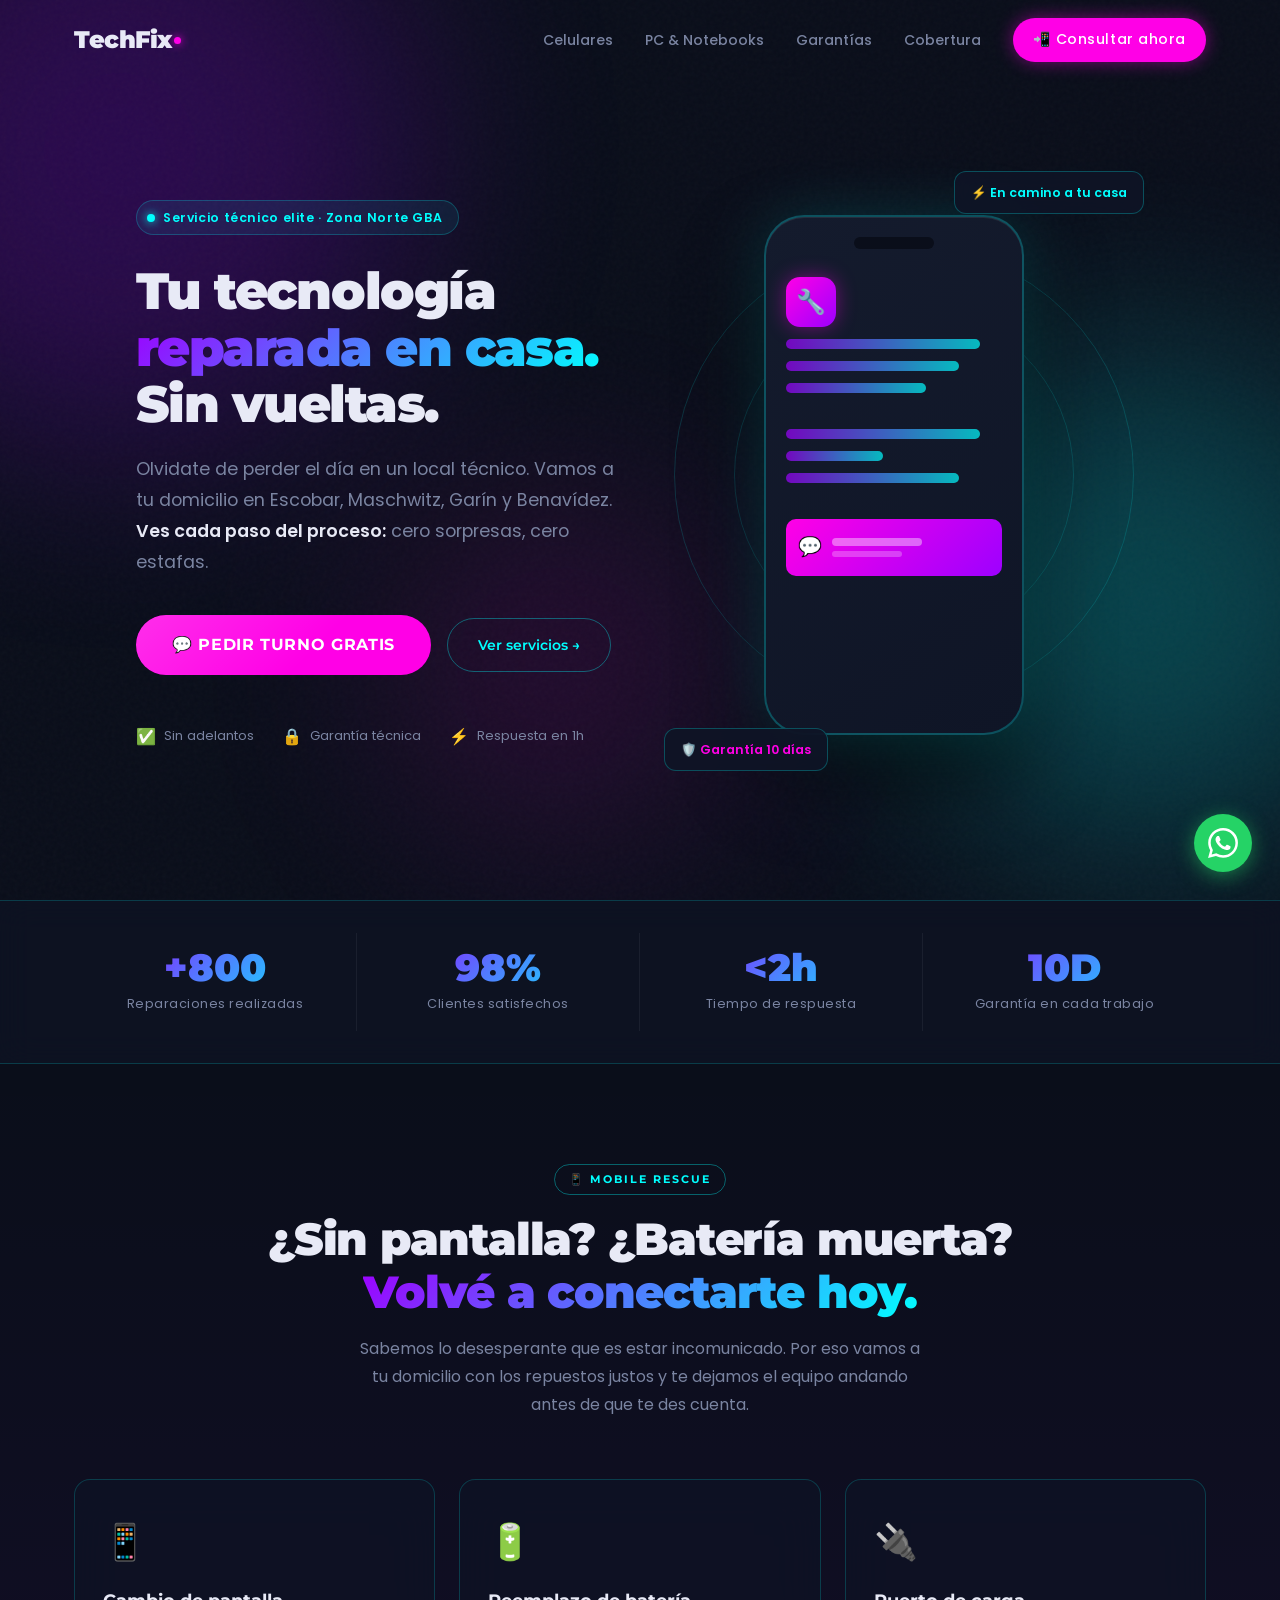
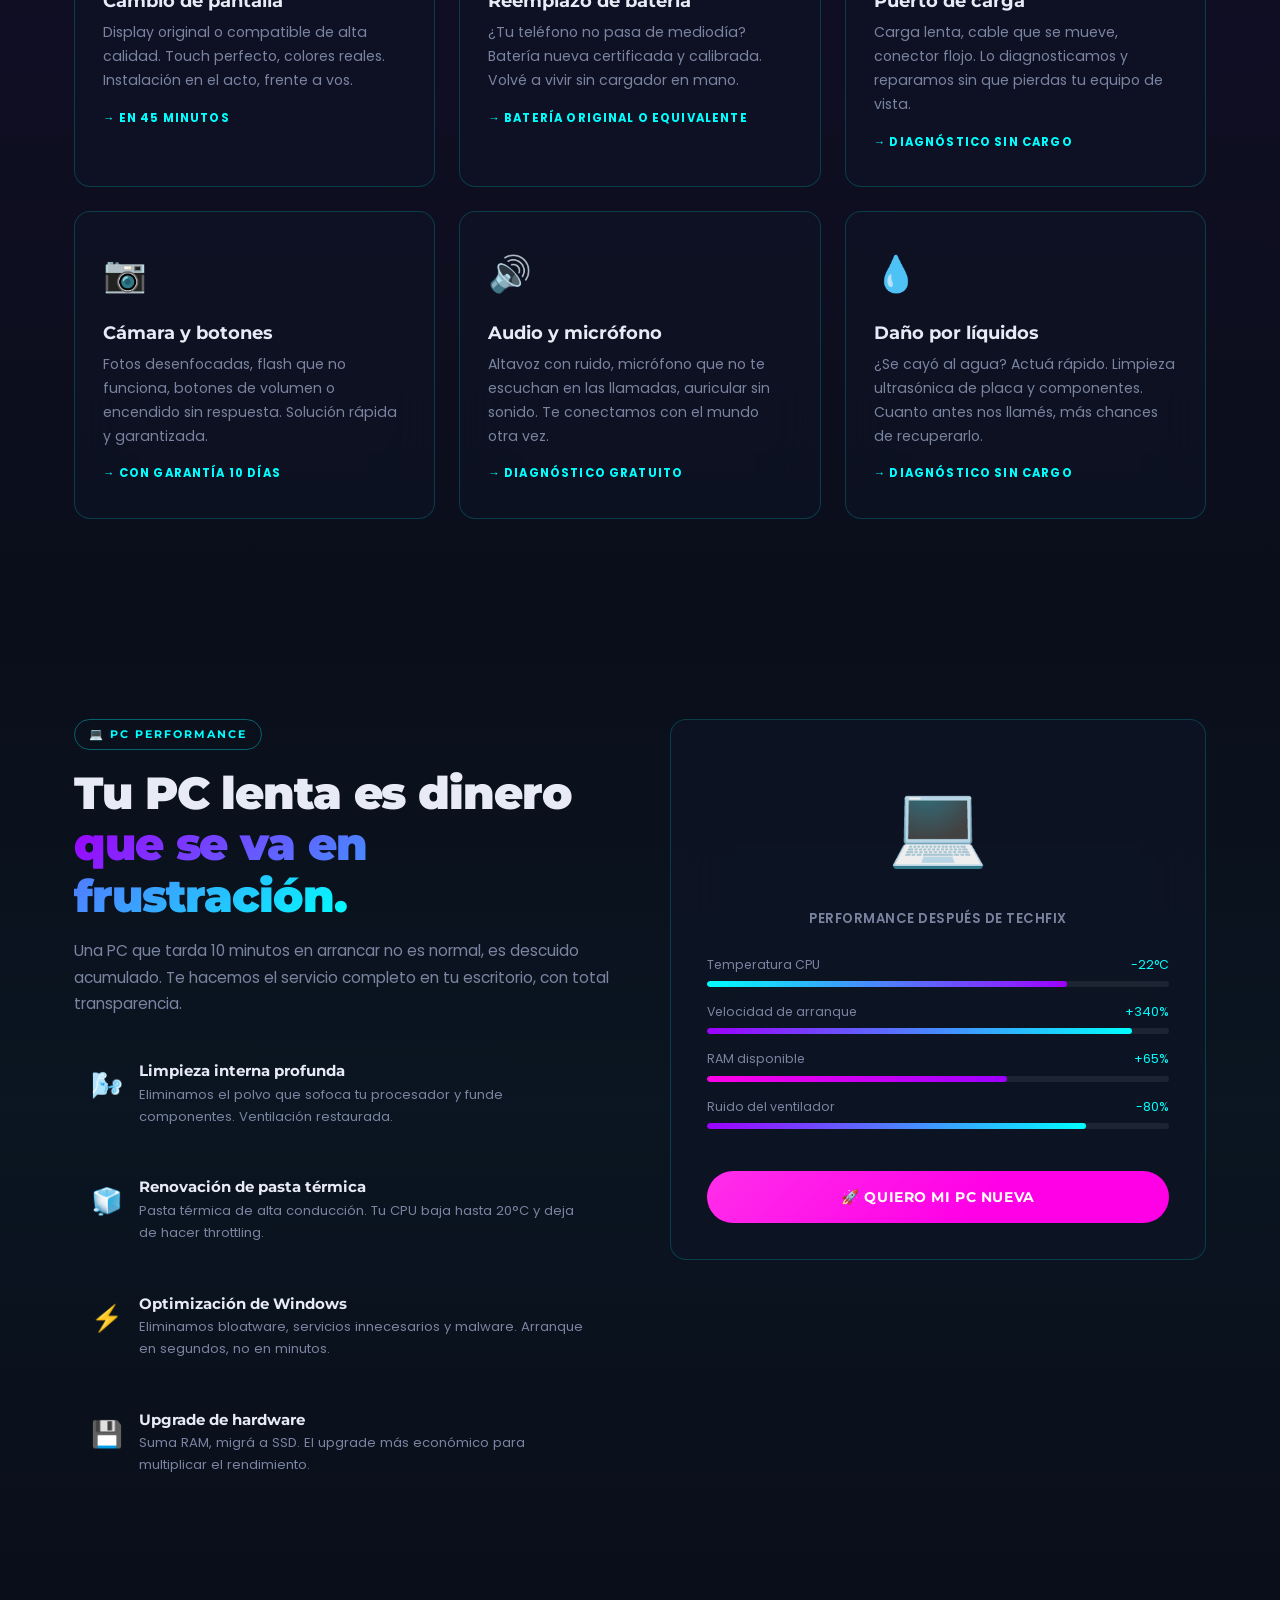
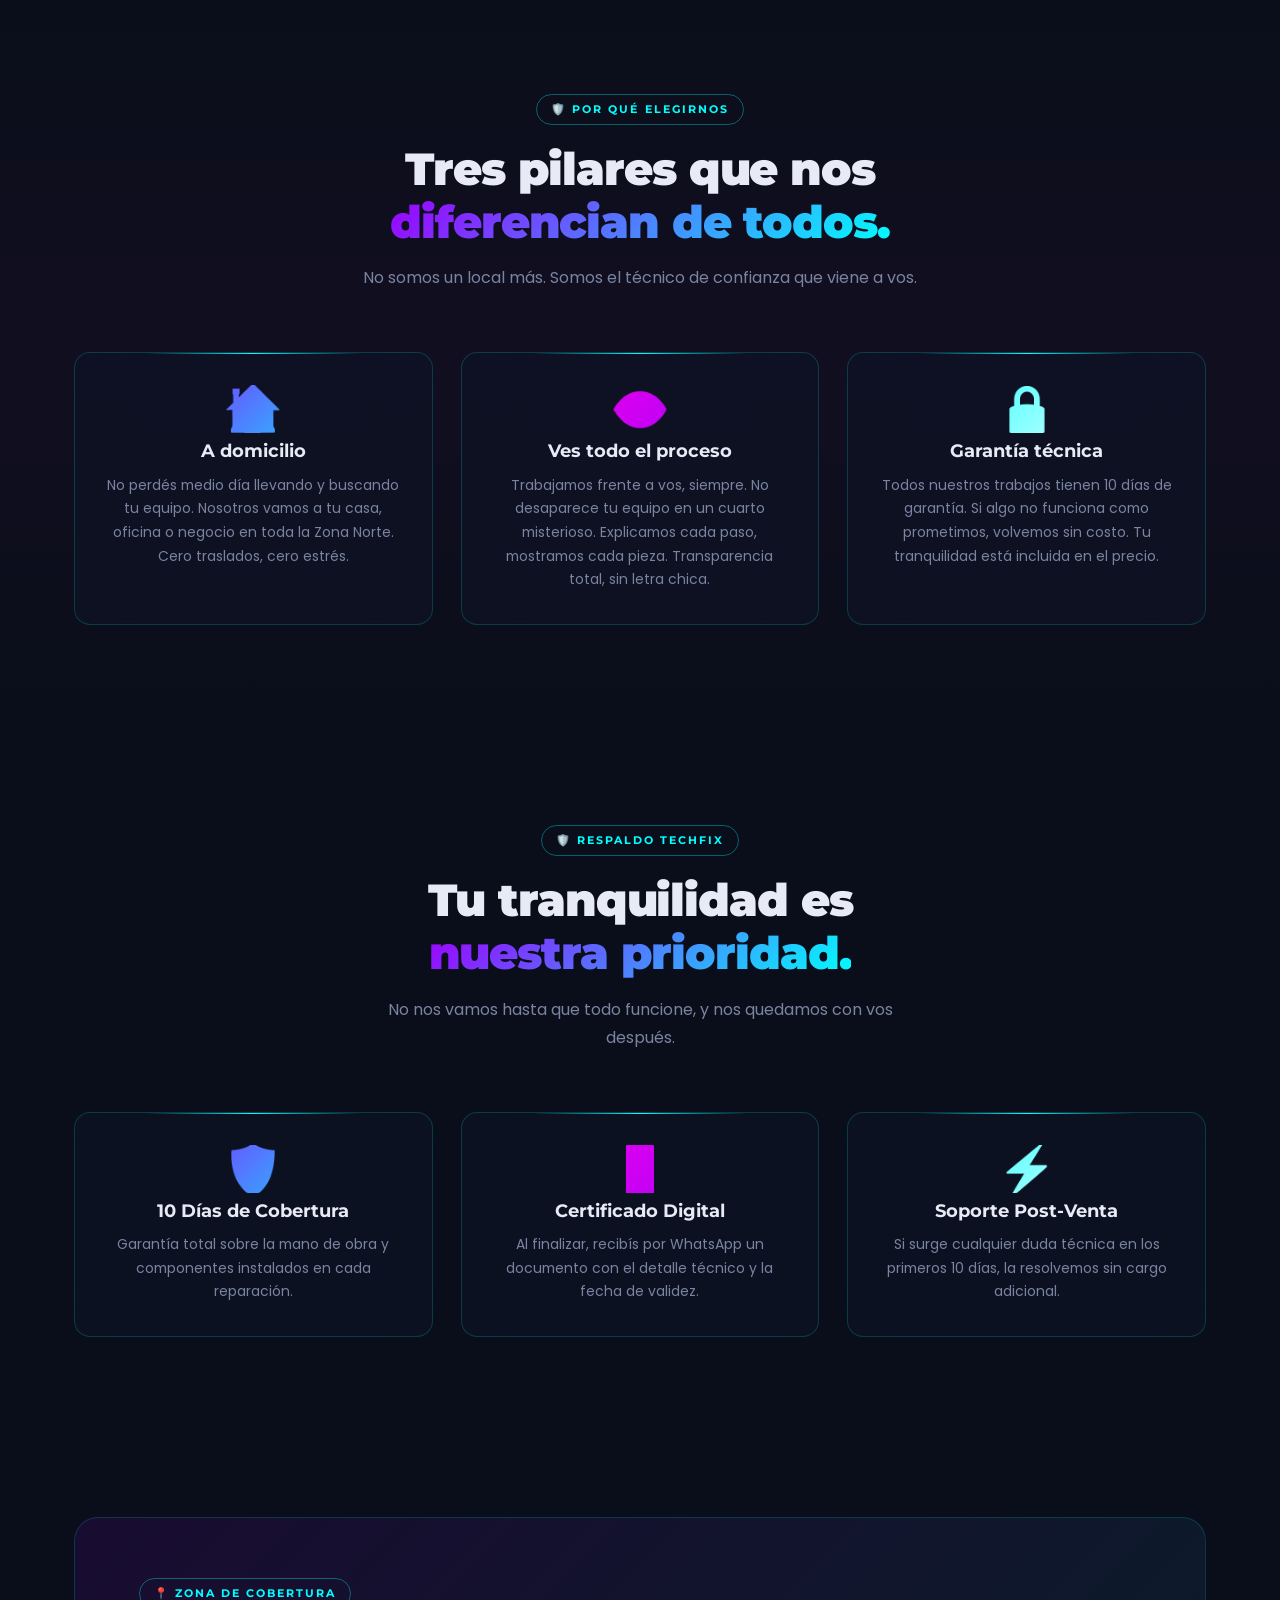
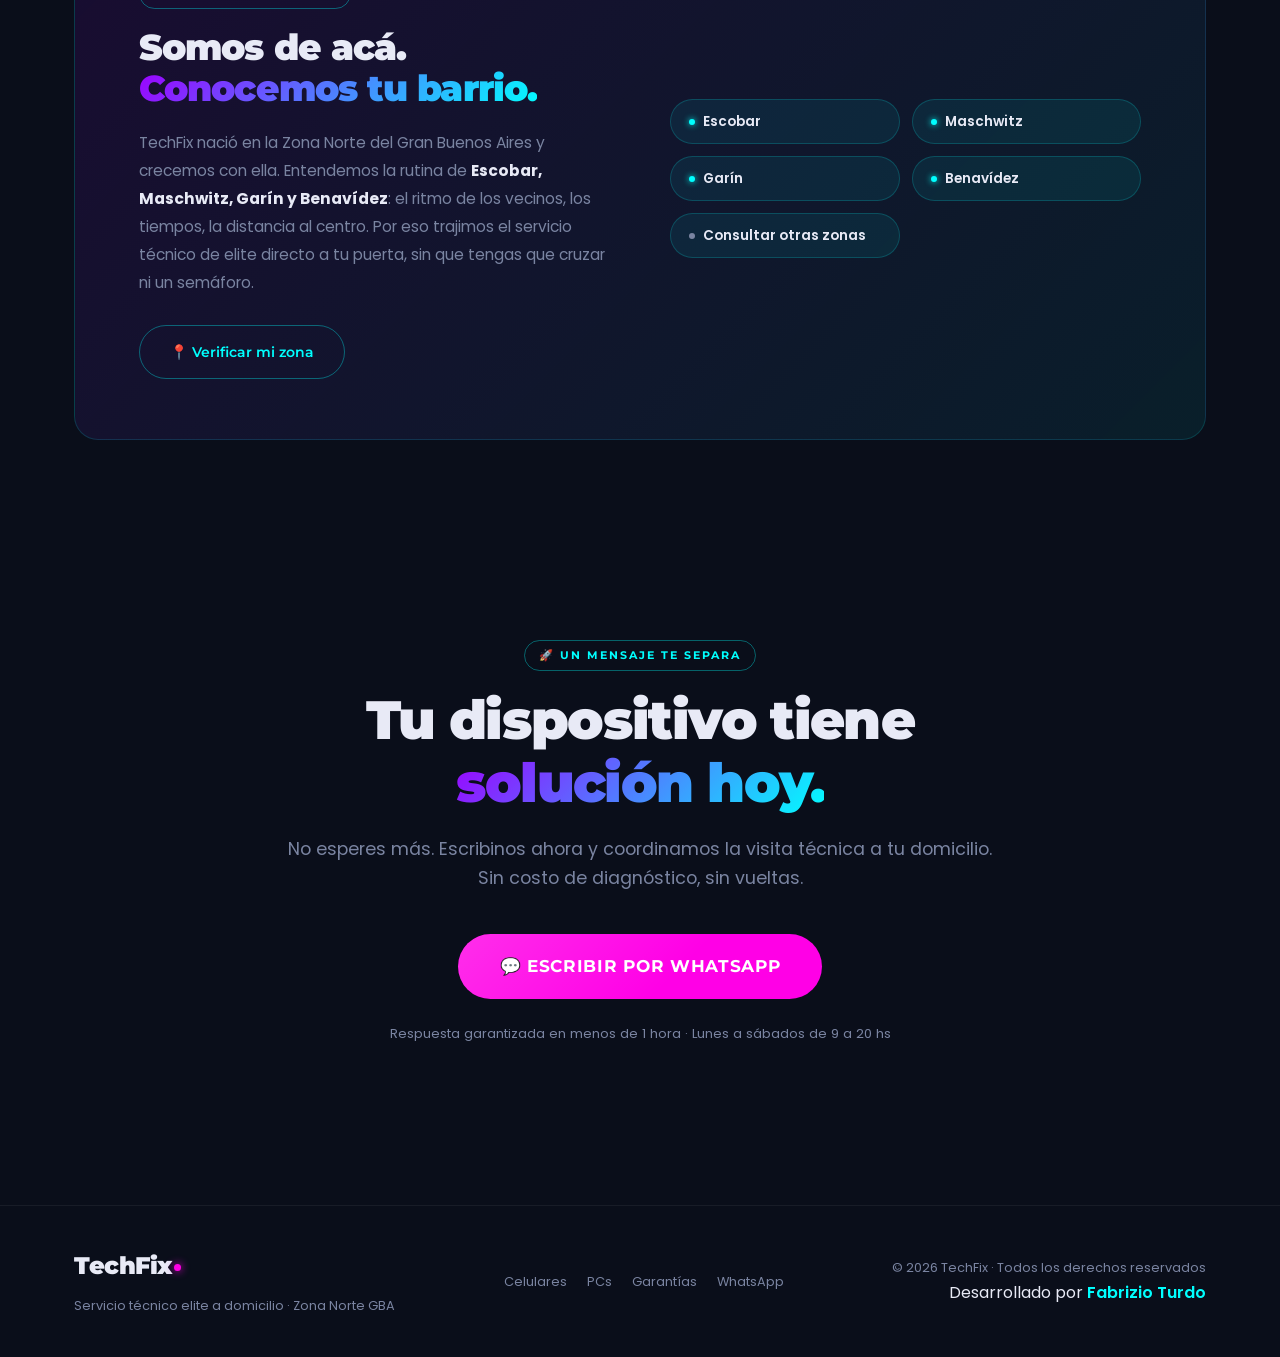
==== commit 1075be54: "garantia, footer, favicon" ====
--- a/index.html
+++ b/index.html
@@ -1,16 +1,32 @@
 <!DOCTYPE html>
 <html lang="es">
+
 <head>
   <meta charset="UTF-8" />
   <meta name="viewport" content="width=device-width, initial-scale=1.0" />
-  <meta name="description" content="TechFix – Servicio técnico de elite a domicilio en Escobar, Maschwitz, Garín y Benavídez. Reparación de celulares, PCs y notebooks. Transparencia total: ves cada paso." />
+  <meta name="description"
+    content="TechFix – Servicio técnico de elite a domicilio en Escobar, Maschwitz, Garín y Benavídez. Reparación de celulares, PCs y notebooks. Transparencia total: ves cada paso." />
   <title>TechFix | Servicio Técnico Elite a Domicilio – Zona Norte</title>
 
+  <link rel="icon" type="image/png" sizes="32x32" href="/src/favicon.png">
+  <link rel="apple-touch-icon" sizes="180x180" href="/src/favicon.png">
   <!-- Google Fonts -->
   <link rel="preconnect" href="https://fonts.googleapis.com" />
   <link rel="preconnect" href="https://fonts.gstatic.com" crossorigin />
-  <link href="https://fonts.googleapis.com/css2?family=Montserrat:wght@400;600;700;900&family=Poppins:wght@300;400;500;600&display=swap" rel="stylesheet" />
+  <link
+    href="https://fonts.googleapis.com/css2?family=Montserrat:wght@400;600;700;900&family=Poppins:wght@300;400;500;600&display=swap"
+    rel="stylesheet" />
   <link rel="stylesheet" href="style.css">
+
+  <!-- Google tag (gtag.js) -->
+  <script async src="https://www.googletagmanager.com/gtag/js?id=G-TWJHF31FN3"></script>
+  <script>
+    window.dataLayer = window.dataLayer || [];
+    function gtag() { dataLayer.push(arguments); }
+    gtag('js', new Date());
+
+    gtag('config', 'G-TWJHF31FN3');
+  </script>
 </head>
 
 <body>
@@ -54,8 +70,8 @@
       <a href="#pc-performance" role="menuitem">💻 PC &amp; Notebooks</a>
       <a href="#trust" role="menuitem">🔒 Garantías</a>
       <a href="#geo" role="menuitem">📍 Cobertura</a>
-      <a href="https://wa.me/5491154922800?text=Hola%20TechFix%2C%20necesito%20un%20servicio%20técnico%20a%20domicilio." 
-         target="_blank" rel="noopener" class="btn-techfix" role="menuitem" style="text-align:center;margin-top:8px;">
+      <a href="https://wa.me/5491154922800?text=Hola%20TechFix%2C%20necesito%20un%20servicio%20técnico%20a%20domicilio."
+        target="_blank" rel="noopener" class="btn-techfix" role="menuitem" style="text-align:center;margin-top:8px;">
         💬 WhatsApp Directo
       </a>
     </div>
@@ -77,8 +93,8 @@
             </div>
 
             <h1 id="hero-heading" class="hero-title">
-              Tu tecnología<br/>
-              <span class="gradient-text">reparada en casa.</span><br/>
+              Tu tecnología<br />
+              <span class="gradient-text">reparada en casa.</span><br />
               Sin vueltas.
             </h1>
 
@@ -90,9 +106,7 @@
 
             <div class="hero-ctas">
               <a href="https://wa.me/5491154922800?text=Hola%20TechFix%2C%20necesito%20un%20servicio%20técnico%20a%20domicilio."
-                 target="_blank" rel="noopener"
-                 class="btn-techfix"
-                 id="hero-cta-primary">
+                target="_blank" rel="noopener" class="btn-techfix" id="hero-cta-primary">
                 💬 Pedir turno gratis
               </a>
               <a href="#mobile-rescue" class="btn-secondary">
@@ -123,10 +137,13 @@
                 <div class="phone-bar tiny"></div>
                 <div class="phone-bar medium"></div>
                 <div style="height:12px;"></div>
-                <div style="background:linear-gradient(135deg,var(--magenta),var(--violet));border-radius:10px;padding:12px;display:flex;align-items:center;gap:10px;">
+                <div
+                  style="background:linear-gradient(135deg,var(--magenta),var(--violet));border-radius:10px;padding:12px;display:flex;align-items:center;gap:10px;">
                   <span style="font-size:1.2rem;">💬</span>
                   <div>
-                    <div style="height:8px;width:90px;background:rgba(255,255,255,0.4);border-radius:4px;margin-bottom:5px;"></div>
+                    <div
+                      style="height:8px;width:90px;background:rgba(255,255,255,0.4);border-radius:4px;margin-bottom:5px;">
+                    </div>
                     <div style="height:6px;width:70px;background:rgba(255,255,255,0.25);border-radius:4px;"></div>
                   </div>
                 </div>
@@ -134,7 +151,7 @@
             </div>
 
             <div class="floating-badge fb-top">⚡ En camino a tu casa</div>
-            <div class="floating-badge fb-bot">🛡️ Garantía 30 días</div>
+            <div class="floating-badge fb-bot">🛡️ Garantía 10 días</div>
           </div>
 
         </div>
@@ -159,7 +176,7 @@
               <div class="stat-label">Tiempo de respuesta</div>
             </div>
             <div class="stat-item reveal reveal-delay-3">
-              <div class="stat-num gradient-text">30D</div>
+              <div class="stat-num gradient-text">10D</div>
               <div class="stat-label">Garantía en cada trabajo</div>
             </div>
           </div>
@@ -173,52 +190,59 @@
         <header class="section-header reveal">
           <span class="section-tag">📱 Mobile Rescue</span>
           <h2 id="mobile-heading">
-            ¿Sin pantalla? ¿Batería muerta?<br/>
+            ¿Sin pantalla? ¿Batería muerta?<br />
             <span class="gradient-text">Volvé a conectarte hoy.</span>
           </h2>
-          <p>Sabemos lo desesperante que es estar incomunicado. Por eso vamos a tu domicilio con los repuestos justos y te dejamos el equipo andando antes de que te des cuenta.</p>
+          <p>Sabemos lo desesperante que es estar incomunicado. Por eso vamos a tu domicilio con los repuestos justos y
+            te dejamos el equipo andando antes de que te des cuenta.</p>
         </header>
 
         <div class="services-grid">
           <article class="card-tech service-card reveal reveal-delay-1">
             <span class="service-icon">📱</span>
             <h3>Cambio de pantalla</h3>
-            <p>Display original o compatible de alta calidad. Touch perfecto, colores reales. Instalación en el acto, frente a vos.</p>
+            <p>Display original o compatible de alta calidad. Touch perfecto, colores reales. Instalación en el acto,
+              frente a vos.</p>
             <span class="service-tag">→ En 45 minutos</span>
           </article>
 
           <article class="card-tech service-card reveal reveal-delay-2">
             <span class="service-icon">🔋</span>
             <h3>Reemplazo de batería</h3>
-            <p>¿Tu teléfono no pasa de mediodía? Batería nueva certificada y calibrada. Volvé a vivir sin cargador en mano.</p>
+            <p>¿Tu teléfono no pasa de mediodía? Batería nueva certificada y calibrada. Volvé a vivir sin cargador en
+              mano.</p>
             <span class="service-tag">→ Batería original o equivalente</span>
           </article>
 
           <article class="card-tech service-card reveal reveal-delay-3">
             <span class="service-icon">🔌</span>
             <h3>Puerto de carga</h3>
-            <p>Carga lenta, cable que se mueve, conector flojo. Lo diagnosticamos y reparamos sin que pierdas tu equipo de vista.</p>
+            <p>Carga lenta, cable que se mueve, conector flojo. Lo diagnosticamos y reparamos sin que pierdas tu equipo
+              de vista.</p>
             <span class="service-tag">→ Diagnóstico sin cargo</span>
           </article>
 
           <article class="card-tech service-card reveal reveal-delay-1">
             <span class="service-icon">📷</span>
             <h3>Cámara y botones</h3>
-            <p>Fotos desenfocadas, flash que no funciona, botones de volumen o encendido sin respuesta. Solución rápida y garantizada.</p>
-            <span class="service-tag">→ Con garantía 30 días</span>
+            <p>Fotos desenfocadas, flash que no funciona, botones de volumen o encendido sin respuesta. Solución rápida
+              y garantizada.</p>
+            <span class="service-tag">→ Con garantía 10 días</span>
           </article>
 
           <article class="card-tech service-card reveal reveal-delay-2">
             <span class="service-icon">🔊</span>
             <h3>Audio y micrófono</h3>
-            <p>Altavoz con ruido, micrófono que no te escuchan en las llamadas, auricular sin sonido. Te conectamos con el mundo otra vez.</p>
+            <p>Altavoz con ruido, micrófono que no te escuchan en las llamadas, auricular sin sonido. Te conectamos con
+              el mundo otra vez.</p>
             <span class="service-tag">→ Diagnóstico gratuito</span>
           </article>
 
           <article class="card-tech service-card reveal reveal-delay-3">
             <span class="service-icon">💧</span>
             <h3>Daño por líquidos</h3>
-            <p>¿Se cayó al agua? Actuá rápido. Limpieza ultrasónica de placa y componentes. Cuanto antes nos llamés, más chances de recuperarlo.</p>
+            <p>¿Se cayó al agua? Actuá rápido. Limpieza ultrasónica de placa y componentes. Cuanto antes nos llamés, más
+              chances de recuperarlo.</p>
             <span class="service-tag">→ Diagnóstico sin cargo</span>
           </article>
         </div>
@@ -232,8 +256,9 @@
           <!-- Texto -->
           <div>
             <span class="section-tag reveal">💻 PC Performance</span>
-            <h2 id="pc-heading" class="reveal" style="font-size:clamp(1.8rem,3.5vw,2.8rem);font-weight:900;letter-spacing:-0.025em;margin-bottom:16px;">
-              Tu PC lenta es dinero<br/>
+            <h2 id="pc-heading" class="reveal"
+              style="font-size:clamp(1.8rem,3.5vw,2.8rem);font-weight:900;letter-spacing:-0.025em;margin-bottom:16px;">
+              Tu PC lenta es dinero<br />
               <span class="gradient-text">que se va en frustración.</span>
             </h2>
             <p class="reveal" style="color:var(--muted);font-size:0.97rem;margin-bottom:8px;">
@@ -277,16 +302,21 @@
           <div class="pc-visual reveal reveal-delay-2">
             <div class="card-tech pc-card-main">
               <span class="pc-emoji">💻</span>
-              <p style="font-size:0.82rem;color:var(--muted);margin-bottom:24px;letter-spacing:0.04em;text-transform:uppercase;font-weight:600;">Performance después de TechFix</p>
+              <p
+                style="font-size:0.82rem;color:var(--muted);margin-bottom:24px;letter-spacing:0.04em;text-transform:uppercase;font-weight:600;">
+                Performance después de TechFix</p>
 
               <div class="progress-item">
-                <div class="progress-label"><span>Temperatura CPU</span><span style="color:var(--cyan)">-22°C</span></div>
+                <div class="progress-label"><span>Temperatura CPU</span><span style="color:var(--cyan)">-22°C</span>
+                </div>
                 <div class="progress-bar">
-                  <div class="progress-fill" style="width:78%;background:linear-gradient(90deg,var(--cyan),var(--violet));"></div>
+                  <div class="progress-fill"
+                    style="width:78%;background:linear-gradient(90deg,var(--cyan),var(--violet));"></div>
                 </div>
               </div>
               <div class="progress-item">
-                <div class="progress-label"><span>Velocidad de arranque</span><span style="color:var(--cyan)">+340%</span></div>
+                <div class="progress-label"><span>Velocidad de arranque</span><span
+                    style="color:var(--cyan)">+340%</span></div>
                 <div class="progress-bar">
                   <div class="progress-fill" style="width:92%;"></div>
                 </div>
@@ -294,20 +324,22 @@
               <div class="progress-item">
                 <div class="progress-label"><span>RAM disponible</span><span style="color:var(--cyan)">+65%</span></div>
                 <div class="progress-bar">
-                  <div class="progress-fill" style="width:65%;background:linear-gradient(90deg,var(--magenta),var(--violet));"></div>
+                  <div class="progress-fill"
+                    style="width:65%;background:linear-gradient(90deg,var(--magenta),var(--violet));"></div>
                 </div>
               </div>
               <div class="progress-item">
-                <div class="progress-label"><span>Ruido del ventilador</span><span style="color:var(--cyan)">-80%</span></div>
+                <div class="progress-label"><span>Ruido del ventilador</span><span style="color:var(--cyan)">-80%</span>
+                </div>
                 <div class="progress-bar">
-                  <div class="progress-fill" style="width:82%;background:linear-gradient(90deg,var(--violet),var(--cyan));"></div>
+                  <div class="progress-fill"
+                    style="width:82%;background:linear-gradient(90deg,var(--violet),var(--cyan));"></div>
                 </div>
               </div>
 
               <a href="https://wa.me/5491154922800?text=Hola%20TechFix%2C%20quiero%20optimizar%20mi%20PC."
-                 target="_blank" rel="noopener"
-                 class="btn-techfix"
-                 style="margin-top:28px;font-size:0.9rem;padding:14px 28px;width:100%;justify-content:center;">
+                target="_blank" rel="noopener" class="btn-techfix"
+                style="margin-top:28px;font-size:0.9rem;padding:14px 28px;width:100%;justify-content:center;">
                 🚀 Quiero mi PC nueva
               </a>
             </div>
@@ -321,7 +353,7 @@
       <div class="container">
         <header class="section-header reveal">
           <span class="section-tag">🛡️ Por qué elegirnos</span>
-          <h2 id="trust-heading">Tres pilares que nos<br/><span class="gradient-text">diferencian de todos.</span></h2>
+          <h2 id="trust-heading">Tres pilares que nos<br /><span class="gradient-text">diferencian de todos.</span></h2>
           <p>No somos un local más. Somos el técnico de confianza que viene a vos.</p>
         </header>
 
@@ -329,19 +361,60 @@
           <article class="card-tech trust-card reveal reveal-delay-1">
             <div class="trust-num gradient-text">🏠</div>
             <h3>A domicilio</h3>
-            <p>No perdés medio día llevando y buscando tu equipo. Nosotros vamos a tu casa, oficina o negocio en toda la Zona Norte. Cero traslados, cero estrés.</p>
+            <p>No perdés medio día llevando y buscando tu equipo. Nosotros vamos a tu casa, oficina o negocio en toda la
+              Zona Norte. Cero traslados, cero estrés.</p>
           </article>
 
           <article class="card-tech trust-card reveal reveal-delay-2">
-            <div class="trust-num" style="background:linear-gradient(135deg,var(--magenta),var(--violet));-webkit-background-clip:text;-webkit-text-fill-color:transparent;background-clip:text;font-family:var(--font-head);font-size:3rem;font-weight:900;">👁️</div>
+            <div class="trust-num"
+              style="background:linear-gradient(135deg,var(--magenta),var(--violet));-webkit-background-clip:text;-webkit-text-fill-color:transparent;background-clip:text;font-family:var(--font-head);font-size:3rem;font-weight:900;">
+              👁️</div>
             <h3>Ves todo el proceso</h3>
-            <p>Trabajamos frente a vos, siempre. No desaparece tu equipo en un cuarto misterioso. Explicamos cada paso, mostramos cada pieza. Transparencia total, sin letra chica.</p>
+            <p>Trabajamos frente a vos, siempre. No desaparece tu equipo en un cuarto misterioso. Explicamos cada paso,
+              mostramos cada pieza. Transparencia total, sin letra chica.</p>
           </article>
 
           <article class="card-tech trust-card reveal reveal-delay-3">
-            <div class="trust-num" style="background:linear-gradient(135deg,var(--cyan),#fff);-webkit-background-clip:text;-webkit-text-fill-color:transparent;background-clip:text;font-family:var(--font-head);font-size:3rem;font-weight:900;">🔒</div>
+            <div class="trust-num"
+              style="background:linear-gradient(135deg,var(--cyan),#fff);-webkit-background-clip:text;-webkit-text-fill-color:transparent;background-clip:text;font-family:var(--font-head);font-size:3rem;font-weight:900;">
+              🔒</div>
             <h3>Garantía técnica</h3>
-            <p>Todos nuestros trabajos tienen 30 días de garantía. Si algo no funciona como prometimos, volvemos sin costo. Tu tranquilidad está incluida en el precio.</p>
+            <p>Todos nuestros trabajos tienen 10 días de garantía. Si algo no funciona como prometimos, volvemos sin
+              costo. Tu tranquilidad está incluida en el precio.</p>
+          </article>
+        </div>
+      </div>
+    </section>
+    <!-- Garantia  -->
+    <section id="warranty" aria-labelledby="warranty-heading">
+      <div class="container">
+        <header class="section-header reveal">
+          <span class="section-tag">🛡️ Respaldo TechFix</span>
+          <h2 id="warranty-heading">Tu tranquilidad es<br /><span class="gradient-text">nuestra prioridad.</span></h2>
+          <p>No nos vamos hasta que todo funcione, y nos quedamos con vos después.</p>
+        </header>
+
+        <div class="trust-grid">
+          <article class="card-tech trust-card reveal reveal-delay-1">
+            <div class="trust-num gradient-text">🛡️</div>
+            <h3>10 Días de Cobertura</h3>
+            <p>Garantía total sobre la mano de obra y componentes instalados en cada reparación.</p>
+          </article>
+
+          <article class="card-tech trust-card reveal reveal-delay-2">
+            <div class="trust-num"
+              style="background:linear-gradient(135deg,var(--magenta),var(--violet));-webkit-background-clip:text;-webkit-text-fill-color:transparent;background-clip:text;font-family:var(--font-head);font-size:3rem;font-weight:900;">
+              📱</div>
+            <h3>Certificado Digital</h3>
+            <p>Al finalizar, recibís por WhatsApp un documento con el detalle técnico y la fecha de validez.</p>
+          </article>
+
+          <article class="card-tech trust-card reveal reveal-delay-3">
+            <div class="trust-num"
+              style="background:linear-gradient(135deg,var(--cyan),#fff);-webkit-background-clip:text;-webkit-text-fill-color:transparent;background-clip:text;font-family:var(--font-head);font-size:3rem;font-weight:900;">
+              ⚡</div>
+            <h3>Soporte Post-Venta</h3>
+            <p>Si surge cualquier duda técnica en los primeros 10 días, la resolvemos sin cargo adicional.</p>
           </article>
         </div>
       </div>
@@ -354,7 +427,7 @@
           <div class="geo-text">
             <span class="section-tag">📍 Zona de cobertura</span>
             <h2 id="geo-heading">
-              Somos de acá.<br/>
+              Somos de acá.<br />
               <span class="gradient-text">Conocemos tu barrio.</span>
             </h2>
             <p>
@@ -365,8 +438,7 @@
               sin que tengas que cruzar ni un semáforo.
             </p>
             <a href="https://wa.me/5491154922800?text=Hola%20TechFix%2C%20consulto%20si%20llegan%20a%20mi%20zona."
-               target="_blank" rel="noopener"
-               class="btn-secondary">
+              target="_blank" rel="noopener" class="btn-secondary">
               📍 Verificar mi zona
             </a>
           </div>
@@ -376,11 +448,14 @@
             <div class="zone-pill"><span class="dot"></span> Maschwitz</div>
             <div class="zone-pill"><span class="dot"></span> Garín</div>
             <div class="zone-pill"><span class="dot"></span> Benavídez</div>
-            <div class="zone-pill"><span class="dot" style="background:var(--muted);box-shadow:none;"></span> Consultar otras zonas</div>
-          </div>
-        </div>
-      </div>
-    </section>
+            <div class="zone-pill"><span class="dot" style="background:var(--muted);box-shadow:none;"></span> Consultar
+              otras zonas</div>
+          </div>
+        </div>
+      </div>
+    </section>
+
+
 
     <!-- ── CTA FINAL ── -->
     <section id="cta-final" aria-labelledby="cta-heading">
@@ -388,17 +463,16 @@
         <div class="cta-inner reveal">
           <span class="section-tag">🚀 Un mensaje te separa</span>
           <h2 id="cta-heading">
-            Tu dispositivo tiene<br/>
+            Tu dispositivo tiene<br />
             <span class="gradient-text">solución hoy.</span>
           </h2>
-          <p>No esperes más. Escribinos ahora y coordinamos la visita técnica a tu domicilio. Sin costo de diagnóstico, sin vueltas.</p>
+          <p>No esperes más. Escribinos ahora y coordinamos la visita técnica a tu domicilio. Sin costo de diagnóstico,
+            sin vueltas.</p>
 
 
           <div style="display:flex;gap:16px;justify-content:center;flex-wrap:wrap;">
             <a href="https://wa.me/5491154922800?text=Hola%20TechFix%2C%20necesito%20servicio%20técnico%20a%20domicilio.%20¿Cuándo%20pueden%20venir%3F"
-               target="_blank" rel="noopener"
-               class="btn-techfix"
-               style="font-size:1.05rem;padding:18px 42px;">
+              target="_blank" rel="noopener" class="btn-techfix" style="font-size:1.05rem;padding:18px 42px;">
               💬 Escribir por WhatsApp
             </a>
           </div>
@@ -422,27 +496,37 @@
           </div>
           <p class="footer-copy">Servicio técnico elite a domicilio · Zona Norte GBA</p>
         </div>
+
         <nav class="footer-links" aria-label="Links del footer">
           <a href="#mobile-rescue">Celulares</a>
           <a href="#pc-performance">PCs</a>
           <a href="#trust">Garantías</a>
           <a href="https://wa.me/5491154922800" target="_blank" rel="noopener">WhatsApp</a>
         </nav>
-        <p class="footer-copy">© 2025 TechFix · Todos los derechos reservados</p>
+
+        <div class="footer-credits">
+          <p class="footer-copy">© 2026 TechFix · Todos los derechos reservados</p>
+          <p class="footer-dev">
+            Desarrollado por
+            <a href="https://www.instagram.com/fabriiturdo/" target="_blank" rel="noopener" class="dev-link">
+              Fabrizio Turdo
+            </a>
+          </p>
+        </div>
       </div>
     </div>
   </footer>
 
   <!-- ░░░ BOTÓN FLOTANTE WHATSAPP ░░░ -->
   <a href="https://wa.me/5491154922800?text=Hola%20TechFix%2C%20necesito%20servicio%20técnico%20a%20domicilio."
-     target="_blank" rel="noopener"
-     class="wa-float"
-     aria-label="Contactar por WhatsApp">
+    target="_blank" rel="noopener" class="wa-float" aria-label="Contactar por WhatsApp">
     <svg xmlns="http://www.w3.org/2000/svg" viewBox="0 0 24 24" aria-hidden="true">
-      <path d="M17.472 14.382c-.297-.149-1.758-.867-2.03-.967-.273-.099-.471-.148-.67.15-.197.297-.767.966-.94 1.164-.173.199-.347.223-.644.075-.297-.15-1.255-.463-2.39-1.475-.883-.788-1.48-1.761-1.653-2.059-.173-.297-.018-.458.13-.606.134-.133.298-.347.446-.52.149-.174.198-.298.298-.497.099-.198.05-.371-.025-.52-.075-.149-.669-1.612-.916-2.207-.242-.579-.487-.5-.669-.51-.173-.008-.371-.01-.57-.01-.198 0-.52.074-.792.372-.272.297-1.04 1.016-1.04 2.479 0 1.462 1.065 2.875 1.213 3.074.149.198 2.096 3.2 5.077 4.487.709.306 1.262.489 1.694.625.712.227 1.36.195 1.871.118.571-.085 1.758-.719 2.006-1.413.248-.694.248-1.289.173-1.413-.074-.124-.272-.198-.57-.347m-5.421 7.403h-.004a9.87 9.87 0 01-5.031-1.378l-.361-.214-3.741.982.998-3.648-.235-.374a9.86 9.86 0 01-1.51-5.26c.001-5.45 4.436-9.884 9.888-9.884 2.64 0 5.122 1.03 6.988 2.898a9.825 9.825 0 012.893 6.994c-.003 5.45-4.437 9.884-9.885 9.884m8.413-18.297A11.815 11.815 0 0012.05 0C5.495 0 .16 5.335.157 11.892c0 2.096.547 4.142 1.588 5.945L.057 24l6.305-1.654a11.882 11.882 0 005.683 1.448h.005c6.554 0 11.89-5.335 11.893-11.893a11.821 11.821 0 00-3.48-8.413z"/>
+      <path
+        d="M17.472 14.382c-.297-.149-1.758-.867-2.03-.967-.273-.099-.471-.148-.67.15-.197.297-.767.966-.94 1.164-.173.199-.347.223-.644.075-.297-.15-1.255-.463-2.39-1.475-.883-.788-1.48-1.761-1.653-2.059-.173-.297-.018-.458.13-.606.134-.133.298-.347.446-.52.149-.174.198-.298.298-.497.099-.198.05-.371-.025-.52-.075-.149-.669-1.612-.916-2.207-.242-.579-.487-.5-.669-.51-.173-.008-.371-.01-.57-.01-.198 0-.52.074-.792.372-.272.297-1.04 1.016-1.04 2.479 0 1.462 1.065 2.875 1.213 3.074.149.198 2.096 3.2 5.077 4.487.709.306 1.262.489 1.694.625.712.227 1.36.195 1.871.118.571-.085 1.758-.719 2.006-1.413.248-.694.248-1.289.173-1.413-.074-.124-.272-.198-.57-.347m-5.421 7.403h-.004a9.87 9.87 0 01-5.031-1.378l-.361-.214-3.741.982.998-3.648-.235-.374a9.86 9.86 0 01-1.51-5.26c.001-5.45 4.436-9.884 9.888-9.884 2.64 0 5.122 1.03 6.988 2.898a9.825 9.825 0 012.893 6.994c-.003 5.45-4.437 9.884-9.885 9.884m8.413-18.297A11.815 11.815 0 0012.05 0C5.495 0 .16 5.335.157 11.892c0 2.096.547 4.142 1.588 5.945L.057 24l6.305-1.654a11.882 11.882 0 005.683 1.448h.005c6.554 0 11.89-5.335 11.893-11.893a11.821 11.821 0 00-3.48-8.413z" />
     </svg>
   </a>
 
   <script src="script.js"></script>
 </body>
+
 </html>
--- a/style.css
+++ b/style.css
@@ -1,1040 +1,1342 @@
-
-    :root {
-      --bg-deep:      #0A0E1A;
-      --bg-surface:   #0F1526;
-      --bg-card:      rgba(15, 21, 38, 0.65);
-      --cyan:         #00FFFF;
-      --violet:       #9D00FF;
-      --magenta:      #FF00E6;
-      --white:        #E8EAF6;
-      --muted:        #7A84A1;
-      --border-glow:  rgba(0, 255, 255, 0.18);
-      --font-head:    'Montserrat', sans-serif;
-      --font-body:    'Poppins', sans-serif;
-      --radius:       16px;
-      --transition:   0.35s cubic-bezier(0.4, 0, 0.2, 1);
-    }
-
-    *, *::before, *::after { box-sizing: border-box; margin: 0; padding: 0; }
-
-    html { scroll-behavior: smooth; }
-
-    body {
-      background-color: var(--bg-deep);
-      color: var(--white);
-      font-family: var(--font-body);
-      font-weight: 400;
-      overflow-x: hidden;
-      line-height: 1.7;
-    }
-
-    img { display: block; max-width: 100%; }
-    a   { text-decoration: none; color: inherit; }
-    ul  { list-style: none; }
-
-    /* ============================================================
+:root {
+    --bg-deep: #0A0E1A;
+    --bg-surface: #0F1526;
+    --bg-card: rgba(15, 21, 38, 0.65);
+    --cyan: #00FFFF;
+    --violet: #9D00FF;
+    --magenta: #FF00E6;
+    --white: #E8EAF6;
+    --muted: #7A84A1;
+    --border-glow: rgba(0, 255, 255, 0.18);
+    --font-head: 'Montserrat', sans-serif;
+    --font-body: 'Poppins', sans-serif;
+    --radius: 16px;
+    --transition: 0.35s cubic-bezier(0.4, 0, 0.2, 1);
+}
+
+*,
+*::before,
+*::after {
+    box-sizing: border-box;
+    margin: 0;
+    padding: 0;
+}
+
+html {
+    scroll-behavior: smooth;
+}
+
+body {
+    background-color: var(--bg-deep);
+    color: var(--white);
+    font-family: var(--font-body);
+    font-weight: 400;
+    overflow-x: hidden;
+    line-height: 1.7;
+}
+
+img {
+    display: block;
+    max-width: 100%;
+}
+
+a {
+    text-decoration: none;
+    color: inherit;
+}
+
+ul {
+    list-style: none;
+}
+
+/* ============================================================
        TIPOGRAFÍA BASE
     ============================================================ */
-    h1, h2, h3, h4 {
-      font-family: var(--font-head);
-      line-height: 1.15;
-    }
-
-    .gradient-text {
-      background: linear-gradient(135deg, var(--violet) 0%, var(--cyan) 100%);
-      -webkit-background-clip: text;
-      -webkit-text-fill-color: transparent;
-      background-clip: text;
-    }
-
-    .section-tag {
-      display: inline-block;
-      font-family: var(--font-head);
-      font-size: 0.7rem;
-      font-weight: 700;
-      letter-spacing: 0.18em;
-      text-transform: uppercase;
-      color: var(--cyan);
-      border: 1px solid rgba(0, 255, 255, 0.35);
-      border-radius: 100px;
-      padding: 5px 14px;
-      margin-bottom: 18px;
-    }
-
-    /* ============================================================
+h1,
+h2,
+h3,
+h4 {
+    font-family: var(--font-head);
+    line-height: 1.15;
+}
+
+.gradient-text {
+    background: linear-gradient(135deg, var(--violet) 0%, var(--cyan) 100%);
+    -webkit-background-clip: text;
+    -webkit-text-fill-color: transparent;
+    background-clip: text;
+}
+
+.section-tag {
+    display: inline-block;
+    font-family: var(--font-head);
+    font-size: 0.7rem;
+    font-weight: 700;
+    letter-spacing: 0.18em;
+    text-transform: uppercase;
+    color: var(--cyan);
+    border: 1px solid rgba(0, 255, 255, 0.35);
+    border-radius: 100px;
+    padding: 5px 14px;
+    margin-bottom: 18px;
+}
+
+/* ============================================================
        FONDO – ORBES ANIMADOS
     ============================================================ */
-    .bg-blobs {
-      position: fixed;
-      inset: 0;
-      pointer-events: none;
-      z-index: 0;
-      overflow: hidden;
-    }
-
-    .blob {
-      position: absolute;
-      border-radius: 50%;
-      filter: blur(110px);
-      opacity: 0.22;
-      animation: blobFloat 12s ease-in-out infinite alternate;
-    }
-
-    .blob-1 {
-      width: 600px; height: 600px;
-      background: var(--violet);
-      top: -150px; left: -180px;
-      animation-duration: 14s;
-    }
-
-    .blob-2 {
-      width: 500px; height: 500px;
-      background: var(--cyan);
-      bottom: 5%; right: -120px;
-      animation-duration: 11s;
-      animation-delay: -4s;
-    }
-
-    .blob-3 {
-      width: 350px; height: 350px;
-      background: var(--magenta);
-      top: 55%; left: 30%;
-      animation-duration: 16s;
-      animation-delay: -7s;
-      opacity: 0.12;
-    }
-
-    @keyframes blobFloat {
-      0%   { transform: translate(0, 0) scale(1); }
-      50%  { transform: translate(30px, -40px) scale(1.07); }
-      100% { transform: translate(-20px, 30px) scale(0.95); }
-    }
-
-    /* Noise overlay */
-    body::before {
-      content: '';
-      position: fixed;
-      inset: 0;
-      background-image: url("data:image/svg+xml,%3Csvg viewBox='0 0 256 256' xmlns='http://www.w3.org/2000/svg'%3E%3Cfilter id='n'%3E%3CfeTurbulence type='fractalNoise' baseFrequency='0.9' numOctaves='4' stitchTiles='stitch'/%3E%3C/filter%3E%3Crect width='100%25' height='100%25' filter='url(%23n)' opacity='1'/%3E%3C/svg%3E");
-      opacity: 0.028;
-      pointer-events: none;
-      z-index: 1;
-    }
-
-    /* Contenedor general */
-    .container {
-      position: relative;
-      z-index: 2;
-      max-width: 1180px;
-      margin: 0 auto;
-      padding: 0 24px;
-    }
-
-    /* Offset para el header fijo al navegar por anclas */
-    section[id] {
-      scroll-margin-top: 80px;
-    }
-
-    /* ============================================================
+.bg-blobs {
+    position: fixed;
+    inset: 0;
+    pointer-events: none;
+    z-index: 0;
+    overflow: hidden;
+}
+
+.blob {
+    position: absolute;
+    border-radius: 50%;
+    filter: blur(110px);
+    opacity: 0.22;
+    animation: blobFloat 12s ease-in-out infinite alternate;
+}
+
+.blob-1 {
+    width: 600px;
+    height: 600px;
+    background: var(--violet);
+    top: -150px;
+    left: -180px;
+    animation-duration: 14s;
+}
+
+.blob-2 {
+    width: 500px;
+    height: 500px;
+    background: var(--cyan);
+    bottom: 5%;
+    right: -120px;
+    animation-duration: 11s;
+    animation-delay: -4s;
+}
+
+.blob-3 {
+    width: 350px;
+    height: 350px;
+    background: var(--magenta);
+    top: 55%;
+    left: 30%;
+    animation-duration: 16s;
+    animation-delay: -7s;
+    opacity: 0.12;
+}
+
+@keyframes blobFloat {
+    0% {
+        transform: translate(0, 0) scale(1);
+    }
+
+    50% {
+        transform: translate(30px, -40px) scale(1.07);
+    }
+
+    100% {
+        transform: translate(-20px, 30px) scale(0.95);
+    }
+}
+
+/* Noise overlay */
+body::before {
+    content: '';
+    position: fixed;
+    inset: 0;
+    background-image: url("data:image/svg+xml,%3Csvg viewBox='0 0 256 256' xmlns='http://www.w3.org/2000/svg'%3E%3Cfilter id='n'%3E%3CfeTurbulence type='fractalNoise' baseFrequency='0.9' numOctaves='4' stitchTiles='stitch'/%3E%3C/filter%3E%3Crect width='100%25' height='100%25' filter='url(%23n)' opacity='1'/%3E%3C/svg%3E");
+    opacity: 0.028;
+    pointer-events: none;
+    z-index: 1;
+}
+
+/* Contenedor general */
+.container {
+    position: relative;
+    z-index: 2;
+    max-width: 1180px;
+    margin: 0 auto;
+    padding: 0 24px;
+}
+
+/* Offset para el header fijo al navegar por anclas */
+section[id] {
+    scroll-margin-top: 80px;
+}
+
+/* ============================================================
        HEADER / NAV
     ============================================================ */
-    #main-header {
-      position: fixed;
-      top: 0; left: 0; right: 0;
-      z-index: 100;
-      padding: 18px 0;
-      transition: background var(--transition), box-shadow var(--transition);
-    }
-
-    #main-header.scrolled {
-      background: rgba(10, 14, 26, 0.88);
-      backdrop-filter: blur(18px);
-      box-shadow: 0 1px 0 rgba(0, 255, 255, 0.12);
-    }
-
-    nav {
-      display: flex;
-      align-items: center;
-      justify-content: space-between;
-    }
-
-    .logo {
-      font-family: var(--font-head);
-      font-weight: 900;
-      font-size: 1.5rem;
-      letter-spacing: -0.02em;
-    }
-
-    .logo span:first-child { color: var(--white); }
-    .logo span:last-child  { color: var(--cyan); }
-
-    .logo-dot {
-      display: inline-block;
-      width: 7px; height: 7px;
-      border-radius: 50%;
-      background: var(--magenta);
-      margin-left: 2px;
-      vertical-align: middle;
-      box-shadow: 0 0 8px var(--magenta);
-      animation: pulseDot 1.8s ease-in-out infinite;
-    }
-
-    @keyframes pulseDot {
-      0%, 100% { box-shadow: 0 0 8px var(--magenta); }
-      50%       { box-shadow: 0 0 20px var(--magenta), 0 0 40px var(--magenta); }
+#main-header {
+    position: fixed;
+    top: 0;
+    left: 0;
+    right: 0;
+    z-index: 100;
+    padding: 18px 0;
+    transition: background var(--transition), box-shadow var(--transition);
+}
+
+#main-header.scrolled {
+    background: rgba(10, 14, 26, 0.88);
+    backdrop-filter: blur(18px);
+    box-shadow: 0 1px 0 rgba(0, 255, 255, 0.12);
+}
+
+nav {
+    display: flex;
+    align-items: center;
+    justify-content: space-between;
+}
+
+.logo {
+    font-family: var(--font-head);
+    font-weight: 900;
+    font-size: 1.5rem;
+    letter-spacing: -0.02em;
+}
+
+.logo span:first-child {
+    color: var(--white);
+}
+
+.logo span:last-child {
+    color: var(--cyan);
+}
+
+.logo-dot {
+    display: inline-block;
+    width: 7px;
+    height: 7px;
+    border-radius: 50%;
+    background: var(--magenta);
+    margin-left: 2px;
+    vertical-align: middle;
+    box-shadow: 0 0 8px var(--magenta);
+    animation: pulseDot 1.8s ease-in-out infinite;
+}
+
+@keyframes pulseDot {
+
+    0%,
+    100% {
+        box-shadow: 0 0 8px var(--magenta);
+    }
+
+    50% {
+        box-shadow: 0 0 20px var(--magenta), 0 0 40px var(--magenta);
+    }
+}
+
+.nav-links {
+    display: flex;
+    gap: 32px;
+    align-items: center;
+}
+
+.nav-links a {
+    font-size: 0.875rem;
+    font-weight: 500;
+    color: var(--muted);
+    transition: color var(--transition);
+}
+
+.nav-links a:hover {
+    color: var(--cyan);
+}
+
+.nav-cta {
+    display: inline-flex;
+    align-items: center;
+    gap: 8px;
+    background: var(--magenta);
+    color: #fff !important;
+    font-weight: 700;
+    font-size: 0.82rem;
+    letter-spacing: 0.04em;
+    padding: 10px 20px;
+    border-radius: 100px;
+    box-shadow: 0 0 18px rgba(255, 0, 230, 0.45);
+    transition: box-shadow var(--transition), transform var(--transition);
+}
+
+.nav-cta:hover {
+    box-shadow: 0 0 35px rgba(255, 0, 230, 0.75);
+    transform: translateY(-2px);
+}
+
+/* Hamburger */
+.hamburger {
+    display: none;
+    flex-direction: column;
+    gap: 5px;
+    cursor: pointer;
+    padding: 6px;
+    background: none;
+    border: none;
+}
+
+.hamburger span {
+    display: block;
+    width: 26px;
+    height: 2px;
+    background: var(--white);
+    border-radius: 2px;
+    transition: transform var(--transition), opacity var(--transition);
+}
+
+.hamburger.open span:nth-child(1) {
+    transform: translateY(7px) rotate(45deg);
+}
+
+.hamburger.open span:nth-child(2) {
+    opacity: 0;
+}
+
+.hamburger.open span:nth-child(3) {
+    transform: translateY(-7px) rotate(-45deg);
+}
+
+.mobile-menu {
+    display: none;
+    flex-direction: column;
+    gap: 0;
+    background: rgba(10, 14, 26, 0.97);
+    backdrop-filter: blur(20px);
+    border-top: 1px solid var(--border-glow);
+    padding: 16px 24px 24px;
+}
+
+.mobile-menu.open {
+    display: flex;
+}
+
+.mobile-menu a {
+    padding: 14px 0;
+    font-size: 1rem;
+    color: var(--muted);
+    border-bottom: 1px solid rgba(255, 255, 255, 0.06);
+    transition: color var(--transition);
+}
+
+.mobile-menu a:hover {
+    color: var(--cyan);
+}
+
+.mobile-menu a:last-child {
+    border-bottom: none;
+    margin-top: 8px;
+}
+
+/* ============================================================
+       BOTÓN PRINCIPAL
+    ============================================================ */
+.btn-techfix {
+    display: inline-flex;
+    align-items: center;
+    justify-content: center;
+    gap: 10px;
+    background: var(--magenta);
+    color: #fff;
+    font-family: var(--font-head);
+    font-weight: 700;
+    font-size: 1rem;
+    letter-spacing: 0.04em;
+    text-transform: uppercase;
+    padding: 16px 36px;
+    border-radius: 100px;
+    border: none;
+    cursor: pointer;
+    position: relative;
+    overflow: hidden;
+    animation: neonPulse 2.4s ease-in-out infinite;
+    transition: transform var(--transition), box-shadow var(--transition);
+}
+
+.btn-techfix:hover {
+    transform: translateY(-3px) scale(1.03);
+    animation: none;
+    box-shadow: 0 0 50px rgba(255, 0, 230, 0.85), 0 8px 30px rgba(255, 0, 230, 0.4);
+}
+
+.btn-techfix::before {
+    content: '';
+    position: absolute;
+    inset: 0;
+    background: linear-gradient(135deg, rgba(255, 255, 255, 0.18) 0%, transparent 60%);
+    border-radius: inherit;
+}
+
+@keyframes neonPulse {
+
+    0%,
+    100% {
+        box-shadow: 0 0 20px rgba(255, 0, 230, 0.5), 0 4px 20px rgba(255, 0, 230, 0.3);
+    }
+
+    50% {
+        box-shadow: 0 0 45px rgba(255, 0, 230, 0.85), 0 4px 30px rgba(255, 0, 230, 0.55);
+    }
+}
+
+.btn-secondary {
+    display: inline-flex;
+    align-items: center;
+    gap: 8px;
+    color: var(--cyan);
+    font-family: var(--font-head);
+    font-weight: 600;
+    font-size: 0.9rem;
+    border: 1px solid rgba(0, 255, 255, 0.35);
+    padding: 14px 30px;
+    border-radius: 100px;
+    transition: background var(--transition), box-shadow var(--transition);
+}
+
+.btn-secondary:hover {
+    background: rgba(0, 255, 255, 0.08);
+    box-shadow: 0 0 20px rgba(0, 255, 255, 0.2);
+}
+
+/* ============================================================
+       CARD GLASSMORPHISM
+    ============================================================ */
+.card-tech {
+    background: var(--bg-card);
+    backdrop-filter: blur(24px);
+    -webkit-backdrop-filter: blur(24px);
+    border: 1px solid var(--border-glow);
+    border-radius: var(--radius);
+    padding: 32px 28px;
+    transition: border-color var(--transition), box-shadow var(--transition), transform var(--transition);
+}
+
+.card-tech:hover {
+    border-color: rgba(0, 255, 255, 0.5);
+    box-shadow: 0 0 30px rgba(0, 255, 255, 0.12), 0 20px 60px rgba(0, 0, 0, 0.4);
+    transform: translateY(-6px);
+}
+
+/* ============================================================
+       HERO SECTION
+    ============================================================ */
+#hero {
+    min-height: 100vh;
+    display: flex;
+    flex-direction: column;
+    justify-content: center;
+    padding-top: 110px;
+    padding-bottom: 60px;
+}
+
+.hero-inner {
+    display: grid;
+    grid-template-columns: minmax(0, 1fr) minmax(0, 1fr);
+    gap: 48px;
+    align-items: center;
+}
+
+.hero-badge {
+    display: inline-flex;
+    align-items: center;
+    gap: 8px;
+    background: rgba(0, 255, 255, 0.07);
+    border: 1px solid rgba(0, 255, 255, 0.22);
+    border-radius: 100px;
+    padding: 6px 16px 6px 10px;
+    font-size: 0.78rem;
+    font-weight: 600;
+    color: var(--cyan);
+    letter-spacing: 0.05em;
+    margin-bottom: 28px;
+}
+
+.hero-badge-dot {
+    width: 8px;
+    height: 8px;
+    border-radius: 50%;
+    background: var(--cyan);
+    box-shadow: 0 0 10px var(--cyan);
+    animation: pulseDot 1.5s ease-in-out infinite;
+}
+
+.hero-title {
+    font-size: clamp(2rem, 4vw, 3.4rem);
+    font-weight: 900;
+    letter-spacing: -0.03em;
+    margin-bottom: 22px;
+    line-height: 1.1;
+    word-break: break-word;
+}
+
+.hero-subtitle {
+    font-size: 1.1rem;
+    color: var(--muted);
+    max-width: 480px;
+    margin-bottom: 38px;
+    line-height: 1.75;
+}
+
+.hero-subtitle strong {
+    color: var(--white);
+    font-weight: 600;
+}
+
+.hero-ctas {
+    display: flex;
+    gap: 16px;
+    flex-wrap: wrap;
+    align-items: center;
+    margin-bottom: 48px;
+}
+
+.hero-trust {
+    display: flex;
+    gap: 28px;
+    flex-wrap: wrap;
+}
+
+.trust-item {
+    display: flex;
+    align-items: center;
+    gap: 8px;
+    font-size: 0.82rem;
+    color: var(--muted);
+}
+
+.trust-item .trust-icon {
+    font-size: 1rem;
+}
+
+/* Mockup visual */
+.hero-visual {
+    position: relative;
+    display: flex;
+    justify-content: center;
+    align-items: center;
+    /* padding extra para que los badges flotantes no se corten */
+    padding: 60px 60px 60px 40px;
+    overflow: visible;
+}
+
+.phone-mockup {
+    width: 260px;
+    height: 520px;
+    background: linear-gradient(145deg, #141B2D, #0F1526);
+    border-radius: 40px;
+    border: 2px solid rgba(0, 255, 255, 0.25);
+    box-shadow: 0 0 60px rgba(0, 255, 255, 0.15), 0 40px 80px rgba(0, 0, 0, 0.6), inset 0 1px 0 rgba(255, 255, 255, 0.08);
+    position: relative;
+    overflow: hidden;
+    z-index: 2;
+}
+
+.phone-mockup::before {
+    content: '';
+    position: absolute;
+    top: 20px;
+    left: 50%;
+    transform: translateX(-50%);
+    width: 80px;
+    height: 12px;
+    background: #0A0E1A;
+    border-radius: 10px;
+}
+
+.phone-screen-content {
+    padding: 52px 20px 20px;
+    height: 100%;
+    display: flex;
+    flex-direction: column;
+    gap: 12px;
+}
+
+.phone-bar {
+    height: 10px;
+    border-radius: 6px;
+    background: linear-gradient(90deg, var(--violet), var(--cyan));
+    opacity: 0.7;
+}
+
+.phone-bar.short {
+    width: 65%;
+}
+
+.phone-bar.medium {
+    width: 80%;
+}
+
+.phone-bar.long {
+    width: 90%;
+}
+
+.phone-bar.tiny {
+    width: 45%;
+}
+
+.phone-icon-area {
+    margin-top: 8px;
+    width: 50px;
+    height: 50px;
+    border-radius: 14px;
+    background: linear-gradient(135deg, var(--magenta), var(--violet));
+    display: flex;
+    align-items: center;
+    justify-content: center;
+    font-size: 1.5rem;
+    box-shadow: 0 0 20px rgba(255, 0, 230, 0.4);
+}
+
+.glow-ring {
+    position: absolute;
+    border-radius: 50%;
+    border: 1px solid rgba(0, 255, 255, 0.15);
+    animation: ringExpand 4s ease-in-out infinite;
+}
+
+.ring-1 {
+    width: 340px;
+    height: 340px;
+    top: 50%;
+    left: 50%;
+    transform: translate(-50%, -50%);
+}
+
+.ring-2 {
+    width: 460px;
+    height: 460px;
+    top: 50%;
+    left: 50%;
+    transform: translate(-50%, -50%);
+    animation-delay: -2s;
+}
+
+@keyframes ringExpand {
+
+    0%,
+    100% {
+        opacity: 0.15;
+        transform: translate(-50%, -50%) scale(1);
+    }
+
+    50% {
+        opacity: 0.05;
+        transform: translate(-50%, -50%) scale(1.05);
+    }
+}
+
+.floating-badge {
+    position: absolute;
+    background: rgba(15, 21, 38, 0.9);
+    backdrop-filter: blur(12px);
+    border: 1px solid rgba(0, 255, 255, 0.25);
+    border-radius: 12px;
+    padding: 10px 16px;
+    font-size: 0.78rem;
+    font-weight: 600;
+    white-space: nowrap;
+    z-index: 3;
+}
+
+.fb-top {
+    top: 16px;
+    right: 0px;
+    color: var(--cyan);
+    animation: floatBadge 3s ease-in-out infinite;
+}
+
+.fb-bot {
+    bottom: 24px;
+    left: 0px;
+    color: var(--magenta);
+    animation: floatBadge 3.5s ease-in-out infinite;
+    animation-delay: -1.5s;
+}
+
+@keyframes floatBadge {
+
+    0%,
+    100% {
+        transform: translateY(0);
+    }
+
+    50% {
+        transform: translateY(-8px);
+    }
+}
+
+/* ============================================================
+       SECTION GENÉRICA
+    ============================================================ */
+section {
+    padding: 100px 0;
+}
+
+.section-header {
+    text-align: center;
+    margin-bottom: 60px;
+    /* Evitar que el glassmorphism del nav fijo aplique aquí */
+    position: relative;
+    z-index: 2;
+}
+
+.section-header h2 {
+    font-size: clamp(1.9rem, 3.5vw, 2.8rem);
+    font-weight: 900;
+    letter-spacing: -0.025em;
+    margin-bottom: 16px;
+    line-height: 1.18;
+}
+
+.section-header p {
+    font-size: 1rem;
+    color: var(--muted);
+    max-width: 560px;
+    margin: 0 auto;
+    line-height: 1.75;
+}
+
+/* ============================================================
+       STATS BAR
+    ============================================================ */
+#stats {
+    padding: 0;
+}
+
+.stats-bar {
+    background: rgba(15, 21, 38, 0.7);
+    backdrop-filter: blur(16px);
+    border-top: 1px solid var(--border-glow);
+    border-bottom: 1px solid var(--border-glow);
+    padding: 32px 0;
+}
+
+.stats-grid {
+    display: grid;
+    grid-template-columns: repeat(4, 1fr);
+    gap: 0;
+}
+
+.stat-item {
+    text-align: center;
+    padding: 16px;
+    border-right: 1px solid rgba(255, 255, 255, 0.06);
+}
+
+.stat-item:last-child {
+    border-right: none;
+}
+
+.stat-num {
+    font-family: var(--font-head);
+    font-size: 2.4rem;
+    font-weight: 900;
+    line-height: 1;
+    margin-bottom: 6px;
+}
+
+.stat-label {
+    font-size: 0.8rem;
+    color: var(--muted);
+    letter-spacing: 0.04em;
+}
+
+/* ============================================================
+       MOBILE RESCUE
+    ============================================================ */
+#mobile-rescue {
+    background: linear-gradient(180deg, transparent 0%, rgba(157, 0, 255, 0.04) 50%, transparent 100%);
+}
+
+.services-grid {
+    display: grid;
+    grid-template-columns: repeat(3, minmax(0, 1fr));
+    gap: 24px;
+}
+
+.service-card {
+    position: relative;
+    overflow: hidden;
+}
+
+.service-card::after {
+    content: '';
+    position: absolute;
+    inset: 0;
+    background: linear-gradient(135deg, var(--violet), var(--cyan));
+    opacity: 0;
+    border-radius: var(--radius);
+    transition: opacity var(--transition);
+    pointer-events: none;
+}
+
+.service-card:hover::after {
+    opacity: 0.04;
+}
+
+.service-icon {
+    font-size: 2.2rem;
+    margin-bottom: 18px;
+    display: block;
+}
+
+.service-card h3 {
+    font-size: 1.15rem;
+    font-weight: 700;
+    color: var(--white);
+    margin-bottom: 10px;
+}
+
+.service-card p {
+    font-size: 0.88rem;
+    color: var(--muted);
+    line-height: 1.7;
+}
+
+.service-tag {
+    display: inline-block;
+    margin-top: 16px;
+    font-size: 0.72rem;
+    font-weight: 700;
+    letter-spacing: 0.1em;
+    text-transform: uppercase;
+    color: var(--cyan);
+}
+
+/* ============================================================
+       PC PERFORMANCE
+    ============================================================ */
+#pc-performance {
+    background: linear-gradient(180deg, transparent 0%, rgba(0, 255, 255, 0.03) 50%, transparent 100%);
+}
+
+.pc-inner {
+    display: grid;
+    grid-template-columns: minmax(0, 1fr) minmax(0, 1fr);
+    gap: 60px;
+    align-items: start;
+}
+
+.pc-list {
+    display: flex;
+    flex-direction: column;
+    gap: 16px;
+    margin-top: 28px;
+}
+
+.pc-item {
+    display: flex;
+    align-items: flex-start;
+    gap: 16px;
+    padding: 16px;
+    border-radius: 12px;
+    border: 1px solid transparent;
+    transition: border-color var(--transition), background var(--transition);
+}
+
+.pc-item:hover {
+    border-color: var(--border-glow);
+    background: rgba(0, 255, 255, 0.04);
+}
+
+.pc-item-icon {
+    font-size: 1.6rem;
+    flex-shrink: 0;
+    margin-top: 2px;
+}
+
+.pc-item-text h4 {
+    font-size: 0.95rem;
+    font-weight: 700;
+    color: var(--white);
+    margin-bottom: 4px;
+}
+
+.pc-item-text p {
+    font-size: 0.82rem;
+    color: var(--muted);
+}
+
+/* Visual PC */
+.pc-visual {
+    position: relative;
+}
+
+.pc-card-main {
+    padding: 36px;
+    text-align: center;
+}
+
+.pc-emoji {
+    font-size: 5rem;
+    display: block;
+    margin-bottom: 16px;
+}
+
+.progress-item {
+    margin-bottom: 14px;
+    text-align: left;
+}
+
+.progress-label {
+    display: flex;
+    justify-content: space-between;
+    font-size: 0.78rem;
+    color: var(--muted);
+    margin-bottom: 6px;
+}
+
+.progress-bar {
+    height: 6px;
+    background: rgba(255, 255, 255, 0.07);
+    border-radius: 6px;
+    overflow: hidden;
+}
+
+.progress-fill {
+    height: 100%;
+    border-radius: 6px;
+    background: linear-gradient(90deg, var(--violet), var(--cyan));
+    animation: fillBar 2s ease forwards;
+    transform-origin: left;
+}
+
+@keyframes fillBar {
+    from {
+        width: 0%;
+    }
+}
+
+/* ============================================================
+       PILARES DE CONFIANZA
+    ============================================================ */
+#trust {
+    background: linear-gradient(180deg, transparent 0%, rgba(255, 0, 230, 0.03) 50%, transparent 100%);
+}
+
+.trust-grid {
+    display: grid;
+    grid-template-columns: repeat(3, minmax(0, 1fr));
+    gap: 28px;
+}
+
+.trust-card {
+    text-align: center;
+    position: relative;
+    overflow: hidden;
+}
+
+.trust-card::before {
+    content: '';
+    position: absolute;
+    top: 0;
+    left: 50%;
+    transform: translateX(-50%);
+    width: 60%;
+    height: 1px;
+    background: linear-gradient(90deg, transparent, var(--cyan), transparent);
+    transition: opacity var(--transition);
+}
+
+.trust-card:hover::before {
+    opacity: 0.8;
+}
+
+.trust-num {
+    font-family: var(--font-head);
+    font-size: 3rem;
+    font-weight: 900;
+    line-height: 1;
+    margin-bottom: 8px;
+}
+
+.trust-card h3 {
+    font-size: 1.1rem;
+    font-weight: 700;
+    margin-bottom: 12px;
+    color: var(--white);
+}
+
+.trust-card p {
+    font-size: 0.87rem;
+    color: var(--muted);
+    line-height: 1.7;
+}
+
+/* ============================================================
+       GEO SECTION
+    ============================================================ */
+#geo {
+    padding: 80px 0;
+}
+
+.geo-inner {
+    background: linear-gradient(135deg, rgba(157, 0, 255, 0.1) 0%, rgba(0, 255, 255, 0.07) 100%);
+    border: 1px solid rgba(0, 255, 255, 0.15);
+    border-radius: 24px;
+    padding: 60px 64px;
+    display: grid;
+    grid-template-columns: minmax(0, 1fr) minmax(0, 1fr);
+    gap: 60px;
+    align-items: center;
+}
+
+.geo-text h2 {
+    font-size: clamp(1.6rem, 2.8vw, 2.4rem);
+    font-weight: 900;
+    letter-spacing: -0.025em;
+    margin-bottom: 20px;
+    line-height: 1.15;
+    word-break: break-word;
+}
+
+.geo-text p {
+    color: var(--muted);
+    font-size: 0.97rem;
+    margin-bottom: 28px;
+    line-height: 1.8;
+}
+
+.geo-zones {
+    display: grid;
+    grid-template-columns: 1fr 1fr;
+    gap: 12px;
+}
+
+.zone-pill {
+    display: flex;
+    align-items: center;
+    gap: 8px;
+    background: rgba(0, 255, 255, 0.07);
+    border: 1px solid rgba(0, 255, 255, 0.18);
+    border-radius: 100px;
+    padding: 10px 18px;
+    font-size: 0.85rem;
+    font-weight: 600;
+    color: var(--white);
+    transition: background var(--transition), box-shadow var(--transition);
+}
+
+.zone-pill:hover {
+    background: rgba(0, 255, 255, 0.14);
+    box-shadow: 0 0 16px rgba(0, 255, 255, 0.15);
+}
+
+.zone-pill .dot {
+    width: 6px;
+    height: 6px;
+    border-radius: 50%;
+    background: var(--cyan);
+    box-shadow: 0 0 6px var(--cyan);
+    flex-shrink: 0;
+}
+
+/* ============================================================
+       CTA FINAL
+    ============================================================ */
+#cta-final {
+    padding: 120px 0;
+    text-align: center;
+}
+
+.cta-inner {
+    max-width: 720px;
+    margin: 0 auto;
+}
+
+.cta-inner h2 {
+    font-size: clamp(2.2rem, 5vw, 3.4rem);
+    font-weight: 900;
+    letter-spacing: -0.03em;
+    margin-bottom: 20px;
+}
+
+.cta-inner p {
+    font-size: 1.1rem;
+    color: var(--muted);
+    margin-bottom: 40px;
+}
+
+.cta-number {
+    display: inline-block;
+    font-family: var(--font-head);
+    font-size: 1.8rem;
+    font-weight: 900;
+    background: linear-gradient(135deg, var(--magenta), var(--violet));
+    -webkit-background-clip: text;
+    -webkit-text-fill-color: transparent;
+    background-clip: text;
+    margin-bottom: 32px;
+}
+
+/* ============================================================
+       FOOTER
+    ============================================================ */
+#site-footer {
+    border-top: 1px solid rgba(255, 255, 255, 0.06);
+    padding: 40px 0;
+}
+
+.footer-inner {
+    display: flex;
+    justify-content: space-between;
+    align-items: center;
+    flex-wrap: wrap;
+    gap: 16px;
+}
+
+.footer-copy {
+    font-size: 0.8rem;
+    color: var(--muted);
+}
+
+.footer-links {
+    display: flex;
+    gap: 20px;
+}
+
+.footer-links a {
+    font-size: 0.8rem;
+    color: var(--muted);
+    transition: color var(--transition);
+}
+
+.footer-links a:hover {
+    color: var(--cyan);
+}
+
+.footer-credits {
+    text-align: right; /* Alineado a la derecha en desktop */
+}
+
+.dev-link {
+    color: var(--cyan);
+    font-weight: 600;
+    text-decoration: none;
+    transition: var(--transition);
+    border-bottom: 1px solid transparent;
+}
+
+.dev-link:hover {
+    color: var(--white);
+    text-shadow: 0 0 8px var(--cyan);
+    border-bottom: 1px solid var(--cyan);
+}
+
+/* Ajuste para móviles */
+@media (max-width: 900px) {
+    .footer-inner {
+        flex-direction: column;
+        text-align: center;
+    }
+    .footer-credits {
+        text-align: center;
+        margin-top: 20px;
+    }
+}
+
+/* ============================================================
+       SCROLL REVEAL
+    ============================================================ */
+.reveal {
+    opacity: 0;
+    transform: translateY(36px);
+    transition: opacity 0.7s ease, transform 0.7s ease;
+}
+
+.reveal.visible {
+    opacity: 1;
+    transform: translateY(0);
+}
+
+.reveal-delay-1 {
+    transition-delay: 0.1s;
+}
+
+.reveal-delay-2 {
+    transition-delay: 0.2s;
+}
+
+.reveal-delay-3 {
+    transition-delay: 0.3s;
+}
+
+.reveal-delay-4 {
+    transition-delay: 0.4s;
+}
+
+/* ============================================================
+       RESPONSIVE
+    ============================================================ */
+@media (max-width: 900px) {
+    .hero-inner {
+        grid-template-columns: 1fr;
+        text-align: center;
+    }
+
+    .hero-visual {
+        display: none;
+    }
+
+    .hero-ctas {
+        justify-content: center;
+    }
+
+    .hero-trust {
+        justify-content: center;
+    }
+
+    .hero-subtitle {
+        margin: 0 auto 38px;
+    }
+
+    .hero-badge {
+        margin-left: auto;
+        margin-right: auto;
+    }
+
+    .services-grid {
+        grid-template-columns: 1fr 1fr;
+    }
+
+    .trust-grid {
+        grid-template-columns: 1fr;
+        max-width: 420px;
+        margin: 0 auto;
+    }
+
+    .pc-inner {
+        grid-template-columns: 1fr;
+    }
+
+    .geo-inner {
+        grid-template-columns: 1fr;
+        padding: 40px 32px;
+        gap: 36px;
+    }
+
+    .stats-grid {
+        grid-template-columns: repeat(2, 1fr);
+    }
+
+    .stat-item:nth-child(2) {
+        border-right: none;
     }
 
     .nav-links {
-      display: flex;
-      gap: 32px;
-      align-items: center;
-    }
-
-    .nav-links a {
-      font-size: 0.875rem;
-      font-weight: 500;
-      color: var(--muted);
-      transition: color var(--transition);
-    }
-
-    .nav-links a:hover { color: var(--cyan); }
-
-    .nav-cta {
-      display: inline-flex;
-      align-items: center;
-      gap: 8px;
-      background: var(--magenta);
-      color: #fff !important;
-      font-weight: 700;
-      font-size: 0.82rem;
-      letter-spacing: 0.04em;
-      padding: 10px 20px;
-      border-radius: 100px;
-      box-shadow: 0 0 18px rgba(255,0,230,0.45);
-      transition: box-shadow var(--transition), transform var(--transition);
-    }
-
-    .nav-cta:hover {
-      box-shadow: 0 0 35px rgba(255,0,230,0.75);
-      transform: translateY(-2px);
-    }
-
-    /* Hamburger */
+        display: none;
+    }
+
     .hamburger {
-      display: none;
-      flex-direction: column;
-      gap: 5px;
-      cursor: pointer;
-      padding: 6px;
-      background: none;
-      border: none;
-    }
-
-    .hamburger span {
-      display: block;
-      width: 26px; height: 2px;
-      background: var(--white);
-      border-radius: 2px;
-      transition: transform var(--transition), opacity var(--transition);
-    }
-
-    .hamburger.open span:nth-child(1) { transform: translateY(7px) rotate(45deg); }
-    .hamburger.open span:nth-child(2) { opacity: 0; }
-    .hamburger.open span:nth-child(3) { transform: translateY(-7px) rotate(-45deg); }
-
-    .mobile-menu {
-      display: none;
-      flex-direction: column;
-      gap: 0;
-      background: rgba(10,14,26,0.97);
-      backdrop-filter: blur(20px);
-      border-top: 1px solid var(--border-glow);
-      padding: 16px 24px 24px;
-    }
-
-    .mobile-menu.open { display: flex; }
-
-    .mobile-menu a {
-      padding: 14px 0;
-      font-size: 1rem;
-      color: var(--muted);
-      border-bottom: 1px solid rgba(255,255,255,0.06);
-      transition: color var(--transition);
-    }
-
-    .mobile-menu a:hover  { color: var(--cyan); }
-    .mobile-menu a:last-child { border-bottom: none; margin-top: 8px; }
-
-    /* ============================================================
-       BOTÓN PRINCIPAL
-    ============================================================ */
-    .btn-techfix {
-      display: inline-flex;
-      align-items: center;
-      justify-content: center;
-      gap: 10px;
-      background: var(--magenta);
-      color: #fff;
-      font-family: var(--font-head);
-      font-weight: 700;
-      font-size: 1rem;
-      letter-spacing: 0.04em;
-      text-transform: uppercase;
-      padding: 16px 36px;
-      border-radius: 100px;
-      border: none;
-      cursor: pointer;
-      position: relative;
-      overflow: hidden;
-      animation: neonPulse 2.4s ease-in-out infinite;
-      transition: transform var(--transition), box-shadow var(--transition);
-    }
-
-    .btn-techfix:hover {
-      transform: translateY(-3px) scale(1.03);
-      animation: none;
-      box-shadow: 0 0 50px rgba(255,0,230,0.85), 0 8px 30px rgba(255,0,230,0.4);
-    }
-
-    .btn-techfix::before {
-      content: '';
-      position: absolute;
-      inset: 0;
-      background: linear-gradient(135deg, rgba(255,255,255,0.18) 0%, transparent 60%);
-      border-radius: inherit;
-    }
-
-    @keyframes neonPulse {
-      0%, 100% { box-shadow: 0 0 20px rgba(255,0,230,0.5), 0 4px 20px rgba(255,0,230,0.3); }
-      50%       { box-shadow: 0 0 45px rgba(255,0,230,0.85), 0 4px 30px rgba(255,0,230,0.55); }
-    }
-
-    .btn-secondary {
-      display: inline-flex;
-      align-items: center;
-      gap: 8px;
-      color: var(--cyan);
-      font-family: var(--font-head);
-      font-weight: 600;
-      font-size: 0.9rem;
-      border: 1px solid rgba(0,255,255,0.35);
-      padding: 14px 30px;
-      border-radius: 100px;
-      transition: background var(--transition), box-shadow var(--transition);
-    }
-
-    .btn-secondary:hover {
-      background: rgba(0,255,255,0.08);
-      box-shadow: 0 0 20px rgba(0,255,255,0.2);
-    }
-
-    /* ============================================================
-       CARD GLASSMORPHISM
-    ============================================================ */
-    .card-tech {
-      background: var(--bg-card);
-      backdrop-filter: blur(24px);
-      -webkit-backdrop-filter: blur(24px);
-      border: 1px solid var(--border-glow);
-      border-radius: var(--radius);
-      padding: 32px 28px;
-      transition: border-color var(--transition), box-shadow var(--transition), transform var(--transition);
-    }
-
-    .card-tech:hover {
-      border-color: rgba(0,255,255,0.5);
-      box-shadow: 0 0 30px rgba(0,255,255,0.12), 0 20px 60px rgba(0,0,0,0.4);
-      transform: translateY(-6px);
-    }
-
-    /* ============================================================
-       HERO SECTION
-    ============================================================ */
-    #hero {
-      min-height: 100vh;
-      display: flex;
-      flex-direction: column;
-      justify-content: center;
-      padding-top: 110px;
-      padding-bottom: 60px;
-    }
-
-    .hero-inner {
-      display: grid;
-      grid-template-columns: minmax(0, 1fr) minmax(0, 1fr);
-      gap: 48px;
-      align-items: center;
-    }
-
-    .hero-badge {
-      display: inline-flex;
-      align-items: center;
-      gap: 8px;
-      background: rgba(0,255,255,0.07);
-      border: 1px solid rgba(0,255,255,0.22);
-      border-radius: 100px;
-      padding: 6px 16px 6px 10px;
-      font-size: 0.78rem;
-      font-weight: 600;
-      color: var(--cyan);
-      letter-spacing: 0.05em;
-      margin-bottom: 28px;
-    }
-
-    .hero-badge-dot {
-      width: 8px; height: 8px;
-      border-radius: 50%;
-      background: var(--cyan);
-      box-shadow: 0 0 10px var(--cyan);
-      animation: pulseDot 1.5s ease-in-out infinite;
-    }
-
-    .hero-title {
-      font-size: clamp(2rem, 4vw, 3.4rem);
-      font-weight: 900;
-      letter-spacing: -0.03em;
-      margin-bottom: 22px;
-      line-height: 1.1;
-      word-break: break-word;
-    }
-
-    .hero-subtitle {
-      font-size: 1.1rem;
-      color: var(--muted);
-      max-width: 480px;
-      margin-bottom: 38px;
-      line-height: 1.75;
-    }
-
-    .hero-subtitle strong { color: var(--white); font-weight: 600; }
-
-    .hero-ctas {
-      display: flex;
-      gap: 16px;
-      flex-wrap: wrap;
-      align-items: center;
-      margin-bottom: 48px;
-    }
-
-    .hero-trust {
-      display: flex;
-      gap: 28px;
-      flex-wrap: wrap;
-    }
-
-    .trust-item {
-      display: flex;
-      align-items: center;
-      gap: 8px;
-      font-size: 0.82rem;
-      color: var(--muted);
-    }
-
-    .trust-item .trust-icon {
-      font-size: 1rem;
-    }
-
-    /* Mockup visual */
-    .hero-visual {
-      position: relative;
-      display: flex;
-      justify-content: center;
-      align-items: center;
-      /* padding extra para que los badges flotantes no se corten */
-      padding: 60px 60px 60px 40px;
-      overflow: visible;
-    }
-
-    .phone-mockup {
-      width: 260px;
-      height: 520px;
-      background: linear-gradient(145deg, #141B2D, #0F1526);
-      border-radius: 40px;
-      border: 2px solid rgba(0,255,255,0.25);
-      box-shadow: 0 0 60px rgba(0,255,255,0.15), 0 40px 80px rgba(0,0,0,0.6), inset 0 1px 0 rgba(255,255,255,0.08);
-      position: relative;
-      overflow: hidden;
-      z-index: 2;
-    }
-
-    .phone-mockup::before {
-      content: '';
-      position: absolute;
-      top: 20px; left: 50%;
-      transform: translateX(-50%);
-      width: 80px; height: 12px;
-      background: #0A0E1A;
-      border-radius: 10px;
-    }
-
-    .phone-screen-content {
-      padding: 52px 20px 20px;
-      height: 100%;
-      display: flex;
-      flex-direction: column;
-      gap: 12px;
-    }
-
-    .phone-bar {
-      height: 10px;
-      border-radius: 6px;
-      background: linear-gradient(90deg, var(--violet), var(--cyan));
-      opacity: 0.7;
-    }
-
-    .phone-bar.short  { width: 65%; }
-    .phone-bar.medium { width: 80%; }
-    .phone-bar.long   { width: 90%; }
-    .phone-bar.tiny   { width: 45%; }
-
-    .phone-icon-area {
-      margin-top: 8px;
-      width: 50px; height: 50px;
-      border-radius: 14px;
-      background: linear-gradient(135deg, var(--magenta), var(--violet));
-      display: flex; align-items: center; justify-content: center;
-      font-size: 1.5rem;
-      box-shadow: 0 0 20px rgba(255,0,230,0.4);
-    }
-
-    .glow-ring {
-      position: absolute;
-      border-radius: 50%;
-      border: 1px solid rgba(0,255,255,0.15);
-      animation: ringExpand 4s ease-in-out infinite;
-    }
-
-    .ring-1 { width: 340px; height: 340px; top: 50%; left: 50%; transform: translate(-50%,-50%); }
-    .ring-2 { width: 460px; height: 460px; top: 50%; left: 50%; transform: translate(-50%,-50%); animation-delay: -2s; }
-
-    @keyframes ringExpand {
-      0%, 100% { opacity: 0.15; transform: translate(-50%,-50%) scale(1); }
-      50%       { opacity: 0.05; transform: translate(-50%,-50%) scale(1.05); }
-    }
-
-    .floating-badge {
-      position: absolute;
-      background: rgba(15,21,38,0.9);
-      backdrop-filter: blur(12px);
-      border: 1px solid rgba(0,255,255,0.25);
-      border-radius: 12px;
-      padding: 10px 16px;
-      font-size: 0.78rem;
-      font-weight: 600;
-      white-space: nowrap;
-      z-index: 3;
-    }
-
-    .fb-top {
-      top: 16px; right: 0px;
-      color: var(--cyan);
-      animation: floatBadge 3s ease-in-out infinite;
-    }
-
-    .fb-bot {
-      bottom: 24px; left: 0px;
-      color: var(--magenta);
-      animation: floatBadge 3.5s ease-in-out infinite;
-      animation-delay: -1.5s;
-    }
-
-    @keyframes floatBadge {
-      0%, 100% { transform: translateY(0); }
-      50%       { transform: translateY(-8px); }
-    }
-
-    /* ============================================================
-       SECTION GENÉRICA
-    ============================================================ */
-    section { padding: 100px 0; }
-
-    .section-header {
-      text-align: center;
-      margin-bottom: 60px;
-      /* Evitar que el glassmorphism del nav fijo aplique aquí */
-      position: relative;
-      z-index: 2;
-    }
-
-    .section-header h2 {
-      font-size: clamp(1.9rem, 3.5vw, 2.8rem);
-      font-weight: 900;
-      letter-spacing: -0.025em;
-      margin-bottom: 16px;
-      line-height: 1.18;
-    }
-
-    .section-header p {
-      font-size: 1rem;
-      color: var(--muted);
-      max-width: 560px;
-      margin: 0 auto;
-      line-height: 1.75;
-    }
-
-    /* ============================================================
-       STATS BAR
-    ============================================================ */
-    #stats {
-      padding: 0;
-    }
-
-    .stats-bar {
-      background: rgba(15,21,38,0.7);
-      backdrop-filter: blur(16px);
-      border-top: 1px solid var(--border-glow);
-      border-bottom: 1px solid var(--border-glow);
-      padding: 32px 0;
-    }
-
-    .stats-grid {
-      display: grid;
-      grid-template-columns: repeat(4, 1fr);
-      gap: 0;
-    }
-
-    .stat-item {
-      text-align: center;
-      padding: 16px;
-      border-right: 1px solid rgba(255,255,255,0.06);
-    }
-
-    .stat-item:last-child { border-right: none; }
-
-    .stat-num {
-      font-family: var(--font-head);
-      font-size: 2.4rem;
-      font-weight: 900;
-      line-height: 1;
-      margin-bottom: 6px;
-    }
-
-    .stat-label {
-      font-size: 0.8rem;
-      color: var(--muted);
-      letter-spacing: 0.04em;
-    }
-
-    /* ============================================================
-       MOBILE RESCUE
-    ============================================================ */
-    #mobile-rescue {
-      background: linear-gradient(180deg, transparent 0%, rgba(157,0,255,0.04) 50%, transparent 100%);
-    }
-
+        display: flex;
+    }
+}
+
+@media (max-width: 560px) {
     .services-grid {
-      display: grid;
-      grid-template-columns: repeat(3, minmax(0, 1fr));
-      gap: 24px;
-    }
-
-    .service-card {
-      position: relative;
-      overflow: hidden;
-    }
-
-    .service-card::after {
-      content: '';
-      position: absolute;
-      inset: 0;
-      background: linear-gradient(135deg, var(--violet), var(--cyan));
-      opacity: 0;
-      border-radius: var(--radius);
-      transition: opacity var(--transition);
-      pointer-events: none;
-    }
-
-    .service-card:hover::after { opacity: 0.04; }
-
-    .service-icon {
-      font-size: 2.2rem;
-      margin-bottom: 18px;
-      display: block;
-    }
-
-    .service-card h3 {
-      font-size: 1.15rem;
-      font-weight: 700;
-      color: var(--white);
-      margin-bottom: 10px;
-    }
-
-    .service-card p {
-      font-size: 0.88rem;
-      color: var(--muted);
-      line-height: 1.7;
-    }
-
-    .service-tag {
-      display: inline-block;
-      margin-top: 16px;
-      font-size: 0.72rem;
-      font-weight: 700;
-      letter-spacing: 0.1em;
-      text-transform: uppercase;
-      color: var(--cyan);
-    }
-
-    /* ============================================================
-       PC PERFORMANCE
-    ============================================================ */
-    #pc-performance {
-      background: linear-gradient(180deg, transparent 0%, rgba(0,255,255,0.03) 50%, transparent 100%);
-    }
-
-    .pc-inner {
-      display: grid;
-      grid-template-columns: minmax(0, 1fr) minmax(0, 1fr);
-      gap: 60px;
-      align-items: start;
-    }
-
-    .pc-list {
-      display: flex;
-      flex-direction: column;
-      gap: 16px;
-      margin-top: 28px;
-    }
-
-    .pc-item {
-      display: flex;
-      align-items: flex-start;
-      gap: 16px;
-      padding: 16px;
-      border-radius: 12px;
-      border: 1px solid transparent;
-      transition: border-color var(--transition), background var(--transition);
-    }
-
-    .pc-item:hover {
-      border-color: var(--border-glow);
-      background: rgba(0,255,255,0.04);
-    }
-
-    .pc-item-icon {
-      font-size: 1.6rem;
-      flex-shrink: 0;
-      margin-top: 2px;
-    }
-
-    .pc-item-text h4 {
-      font-size: 0.95rem;
-      font-weight: 700;
-      color: var(--white);
-      margin-bottom: 4px;
-    }
-
-    .pc-item-text p {
-      font-size: 0.82rem;
-      color: var(--muted);
-    }
-
-    /* Visual PC */
-    .pc-visual {
-      position: relative;
-    }
-
-    .pc-card-main {
-      padding: 36px;
-      text-align: center;
-    }
-
-    .pc-emoji { font-size: 5rem; display: block; margin-bottom: 16px; }
-
-    .progress-item {
-      margin-bottom: 14px;
-      text-align: left;
-    }
-
-    .progress-label {
-      display: flex;
-      justify-content: space-between;
-      font-size: 0.78rem;
-      color: var(--muted);
-      margin-bottom: 6px;
-    }
-
-    .progress-bar {
-      height: 6px;
-      background: rgba(255,255,255,0.07);
-      border-radius: 6px;
-      overflow: hidden;
-    }
-
-    .progress-fill {
-      height: 100%;
-      border-radius: 6px;
-      background: linear-gradient(90deg, var(--violet), var(--cyan));
-      animation: fillBar 2s ease forwards;
-      transform-origin: left;
-    }
-
-    @keyframes fillBar {
-      from { width: 0%; }
-    }
-
-    /* ============================================================
-       PILARES DE CONFIANZA
-    ============================================================ */
-    #trust {
-      background: linear-gradient(180deg, transparent 0%, rgba(255,0,230,0.03) 50%, transparent 100%);
-    }
-
-    .trust-grid {
-      display: grid;
-      grid-template-columns: repeat(3, minmax(0, 1fr));
-      gap: 28px;
-    }
-
-    .trust-card {
-      text-align: center;
-      position: relative;
-      overflow: hidden;
-    }
-
-    .trust-card::before {
-      content: '';
-      position: absolute;
-      top: 0; left: 50%; transform: translateX(-50%);
-      width: 60%; height: 1px;
-      background: linear-gradient(90deg, transparent, var(--cyan), transparent);
-      transition: opacity var(--transition);
-    }
-
-    .trust-card:hover::before { opacity: 0.8; }
-
-    .trust-num {
-      font-family: var(--font-head);
-      font-size: 3rem;
-      font-weight: 900;
-      line-height: 1;
-      margin-bottom: 8px;
-    }
-
-    .trust-card h3 {
-      font-size: 1.1rem;
-      font-weight: 700;
-      margin-bottom: 12px;
-      color: var(--white);
-    }
-
-    .trust-card p {
-      font-size: 0.87rem;
-      color: var(--muted);
-      line-height: 1.7;
-    }
-
-    /* ============================================================
-       GEO SECTION
-    ============================================================ */
-    #geo {
-      padding: 80px 0;
-    }
-
-    .geo-inner {
-      background: linear-gradient(135deg, rgba(157,0,255,0.1) 0%, rgba(0,255,255,0.07) 100%);
-      border: 1px solid rgba(0,255,255,0.15);
-      border-radius: 24px;
-      padding: 60px 64px;
-      display: grid;
-      grid-template-columns: minmax(0, 1fr) minmax(0, 1fr);
-      gap: 60px;
-      align-items: center;
-    }
-
-    .geo-text h2 {
-      font-size: clamp(1.6rem, 2.8vw, 2.4rem);
-      font-weight: 900;
-      letter-spacing: -0.025em;
-      margin-bottom: 20px;
-      line-height: 1.15;
-      word-break: break-word;
-    }
-
-    .geo-text p {
-      color: var(--muted);
-      font-size: 0.97rem;
-      margin-bottom: 28px;
-      line-height: 1.8;
+        grid-template-columns: 1fr;
     }
 
     .geo-zones {
-      display: grid;
-      grid-template-columns: 1fr 1fr;
-      gap: 12px;
-    }
-
-    .zone-pill {
-      display: flex;
-      align-items: center;
-      gap: 8px;
-      background: rgba(0,255,255,0.07);
-      border: 1px solid rgba(0,255,255,0.18);
-      border-radius: 100px;
-      padding: 10px 18px;
-      font-size: 0.85rem;
-      font-weight: 600;
-      color: var(--white);
-      transition: background var(--transition), box-shadow var(--transition);
-    }
-
-    .zone-pill:hover {
-      background: rgba(0,255,255,0.14);
-      box-shadow: 0 0 16px rgba(0,255,255,0.15);
-    }
-
-    .zone-pill .dot {
-      width: 6px; height: 6px;
-      border-radius: 50%;
-      background: var(--cyan);
-      box-shadow: 0 0 6px var(--cyan);
-      flex-shrink: 0;
-    }
-
-    /* ============================================================
-       CTA FINAL
-    ============================================================ */
-    #cta-final {
-      padding: 120px 0;
-      text-align: center;
-    }
-
-    .cta-inner {
-      max-width: 720px;
-      margin: 0 auto;
-    }
-
-    .cta-inner h2 {
-      font-size: clamp(2.2rem, 5vw, 3.4rem);
-      font-weight: 900;
-      letter-spacing: -0.03em;
-      margin-bottom: 20px;
-    }
-
-    .cta-inner p {
-      font-size: 1.1rem;
-      color: var(--muted);
-      margin-bottom: 40px;
-    }
-
-    .cta-number {
-      display: inline-block;
-      font-family: var(--font-head);
-      font-size: 1.8rem;
-      font-weight: 900;
-      background: linear-gradient(135deg, var(--magenta), var(--violet));
-      -webkit-background-clip: text;
-      -webkit-text-fill-color: transparent;
-      background-clip: text;
-      margin-bottom: 32px;
-    }
-
-    /* ============================================================
-       FOOTER
-    ============================================================ */
-    #site-footer {
-      border-top: 1px solid rgba(255,255,255,0.06);
-      padding: 40px 0;
-    }
-
-    .footer-inner {
-      display: flex;
-      justify-content: space-between;
-      align-items: center;
-      flex-wrap: wrap;
-      gap: 16px;
-    }
-
-    .footer-copy {
-      font-size: 0.8rem;
-      color: var(--muted);
-    }
-
-    .footer-links {
-      display: flex;
-      gap: 20px;
-    }
-
-    .footer-links a {
-      font-size: 0.8rem;
-      color: var(--muted);
-      transition: color var(--transition);
-    }
-
-    .footer-links a:hover { color: var(--cyan); }
-
-    /* ============================================================
-       SCROLL REVEAL
-    ============================================================ */
-    .reveal {
-      opacity: 0;
-      transform: translateY(36px);
-      transition: opacity 0.7s ease, transform 0.7s ease;
-    }
-
-    .reveal.visible {
-      opacity: 1;
-      transform: translateY(0);
-    }
-
-    .reveal-delay-1 { transition-delay: 0.1s; }
-    .reveal-delay-2 { transition-delay: 0.2s; }
-    .reveal-delay-3 { transition-delay: 0.3s; }
-    .reveal-delay-4 { transition-delay: 0.4s; }
-
-    /* ============================================================
-       RESPONSIVE
-    ============================================================ */
-    @media (max-width: 900px) {
-      .hero-inner       { grid-template-columns: 1fr; text-align: center; }
-      .hero-visual      { display: none; }
-      .hero-ctas        { justify-content: center; }
-      .hero-trust       { justify-content: center; }
-      .hero-subtitle    { margin: 0 auto 38px; }
-      .hero-badge       { margin-left: auto; margin-right: auto; }
-      .services-grid    { grid-template-columns: 1fr 1fr; }
-      .trust-grid       { grid-template-columns: 1fr; max-width: 420px; margin: 0 auto; }
-      .pc-inner         { grid-template-columns: 1fr; }
-      .geo-inner        { grid-template-columns: 1fr; padding: 40px 32px; gap: 36px; }
-      .stats-grid       { grid-template-columns: repeat(2, 1fr); }
-      .stat-item:nth-child(2) { border-right: none; }
-      .nav-links        { display: none; }
-      .hamburger        { display: flex; }
-    }
-
-    @media (max-width: 560px) {
-      .services-grid { grid-template-columns: 1fr; }
-      .geo-zones     { grid-template-columns: 1fr; }
-      section        { padding: 70px 0; }
-    }
-
-    /* ============================================================
+        grid-template-columns: 1fr;
+    }
+
+    section {
+        padding: 70px 0;
+    }
+}
+
+/* ============================================================
        WHATSAPP FLOAT BUTTON
     ============================================================ */
-    .wa-float {
-      position: fixed;
-      bottom: 28px;
-      right: 28px;
-      z-index: 200;
-      width: 58px; height: 58px;
-      background: #25D366;
-      border-radius: 50%;
-      display: flex; align-items: center; justify-content: center;
-      box-shadow: 0 4px 20px rgba(37,211,102,0.5);
-      transition: transform var(--transition), box-shadow var(--transition);
-      animation: neonPulseGreen 2.5s ease-in-out infinite;
-    }
-
-    .wa-float:hover {
-      transform: scale(1.12);
-      box-shadow: 0 6px 30px rgba(37,211,102,0.7);
-      animation: none;
-    }
-
-    .wa-float svg { width: 30px; height: 30px; fill: #fff; }
-
-    @keyframes neonPulseGreen {
-      0%,100% { box-shadow: 0 4px 20px rgba(37,211,102,0.5); }
-      50%      { box-shadow: 0 4px 40px rgba(37,211,102,0.85); }
-    }
-
+.wa-float {
+    position: fixed;
+    bottom: 28px;
+    right: 28px;
+    z-index: 200;
+    width: 58px;
+    height: 58px;
+    background: #25D366;
+    border-radius: 50%;
+    display: flex;
+    align-items: center;
+    justify-content: center;
+    box-shadow: 0 4px 20px rgba(37, 211, 102, 0.5);
+    transition: transform var(--transition), box-shadow var(--transition);
+    animation: neonPulseGreen 2.5s ease-in-out infinite;
+}
+
+.wa-float:hover {
+    transform: scale(1.12);
+    box-shadow: 0 6px 30px rgba(37, 211, 102, 0.7);
+    animation: none;
+}
+
+.wa-float svg {
+    width: 30px;
+    height: 30px;
+    fill: #fff;
+}
+
+@keyframes neonPulseGreen {
+
+    0%,
+    100% {
+        box-shadow: 0 4px 20px rgba(37, 211, 102, 0.5);
+    }
+
+    50% {
+        box-shadow: 0 4px 40px rgba(37, 211, 102, 0.85);
+    }
+}
+
+/* ============================================================
+    Sección Garantía
+    ============================================================ */
+
+/* Sección Garantía - Versión Refinada */
+.garantia-section {
+    padding: 100px 0; /* Sincronizado con el padding de otras secciones */
+    background: linear-gradient(180deg, transparent 0%, rgba(255, 0, 230, 0.05) 50%, transparent 100%);
+    text-align: center;
+}
+
+.neon-text-magenta {
+    color: var(--magenta);
+    text-shadow: 0 0 10px var(--magenta), 0 0 20px rgba(255, 0, 230, 0.5);
+}
+
+.section-title {
+    font-family: var(--font-head); /* Usar variable */
+    font-size: clamp(2rem, 4vw, 3rem);
+    font-weight: 900;
+    margin-bottom: 15px;
+    text-transform: uppercase;
+    letter-spacing: -0.02em;
+}
+
+.garantia-card {
+    background: var(--bg-card); /* Usar variable con glassmorphism */
+    backdrop-filter: blur(24px);
+    -webkit-backdrop-filter: blur(24px);
+    padding: 40px 30px;
+    border-radius: var(--radius); /* Usar variable de radio */
+    border: 1px solid var(--border-glow);
+    transition: var(--transition); /* Usar variable de transición */
+}
+
+.garantia-card:hover {
+    border-color: var(--cyan);
+    box-shadow: 0 0 30px rgba(0, 255, 255, 0.15);
+    transform: translateY(-10px);
+}
+
+.garantia-card.highlighted {
+    border-color: var(--magenta);
+    box-shadow: 0 0 15px rgba(255, 0, 230, 0.1);
+}
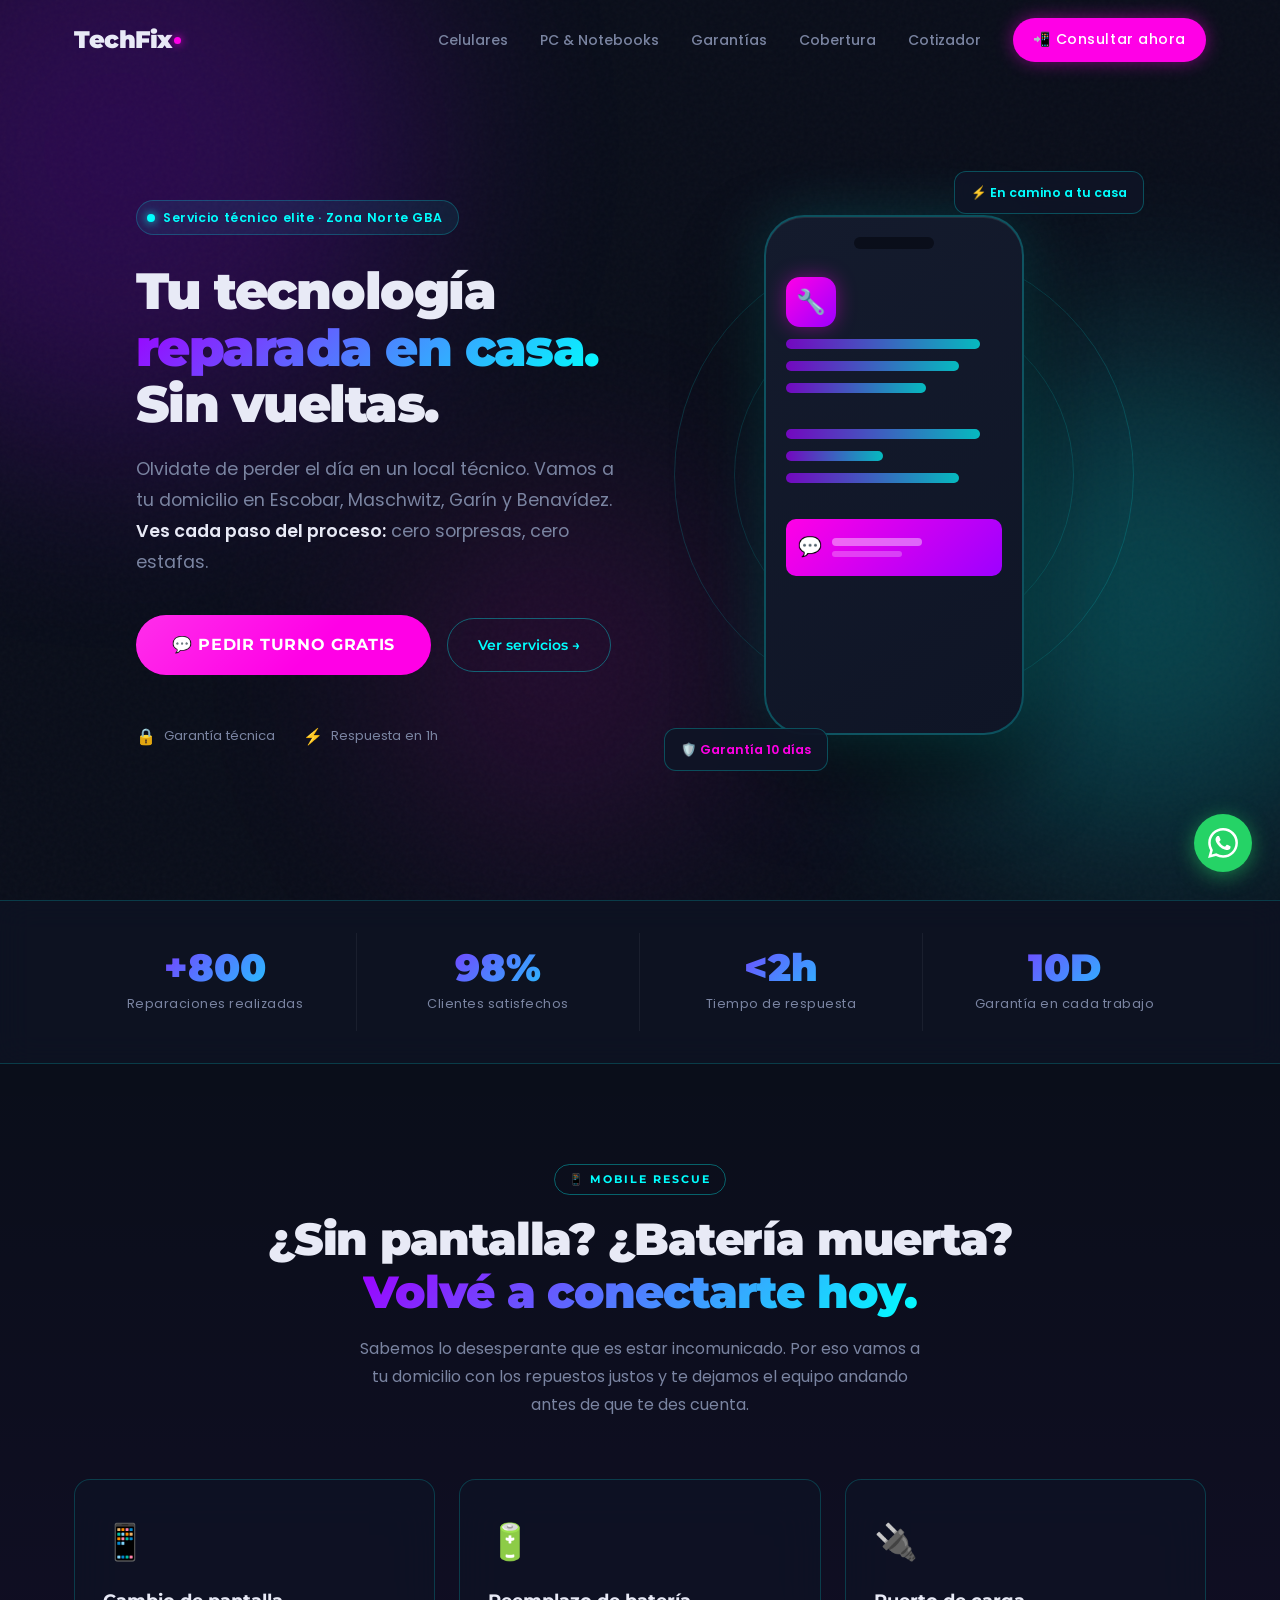
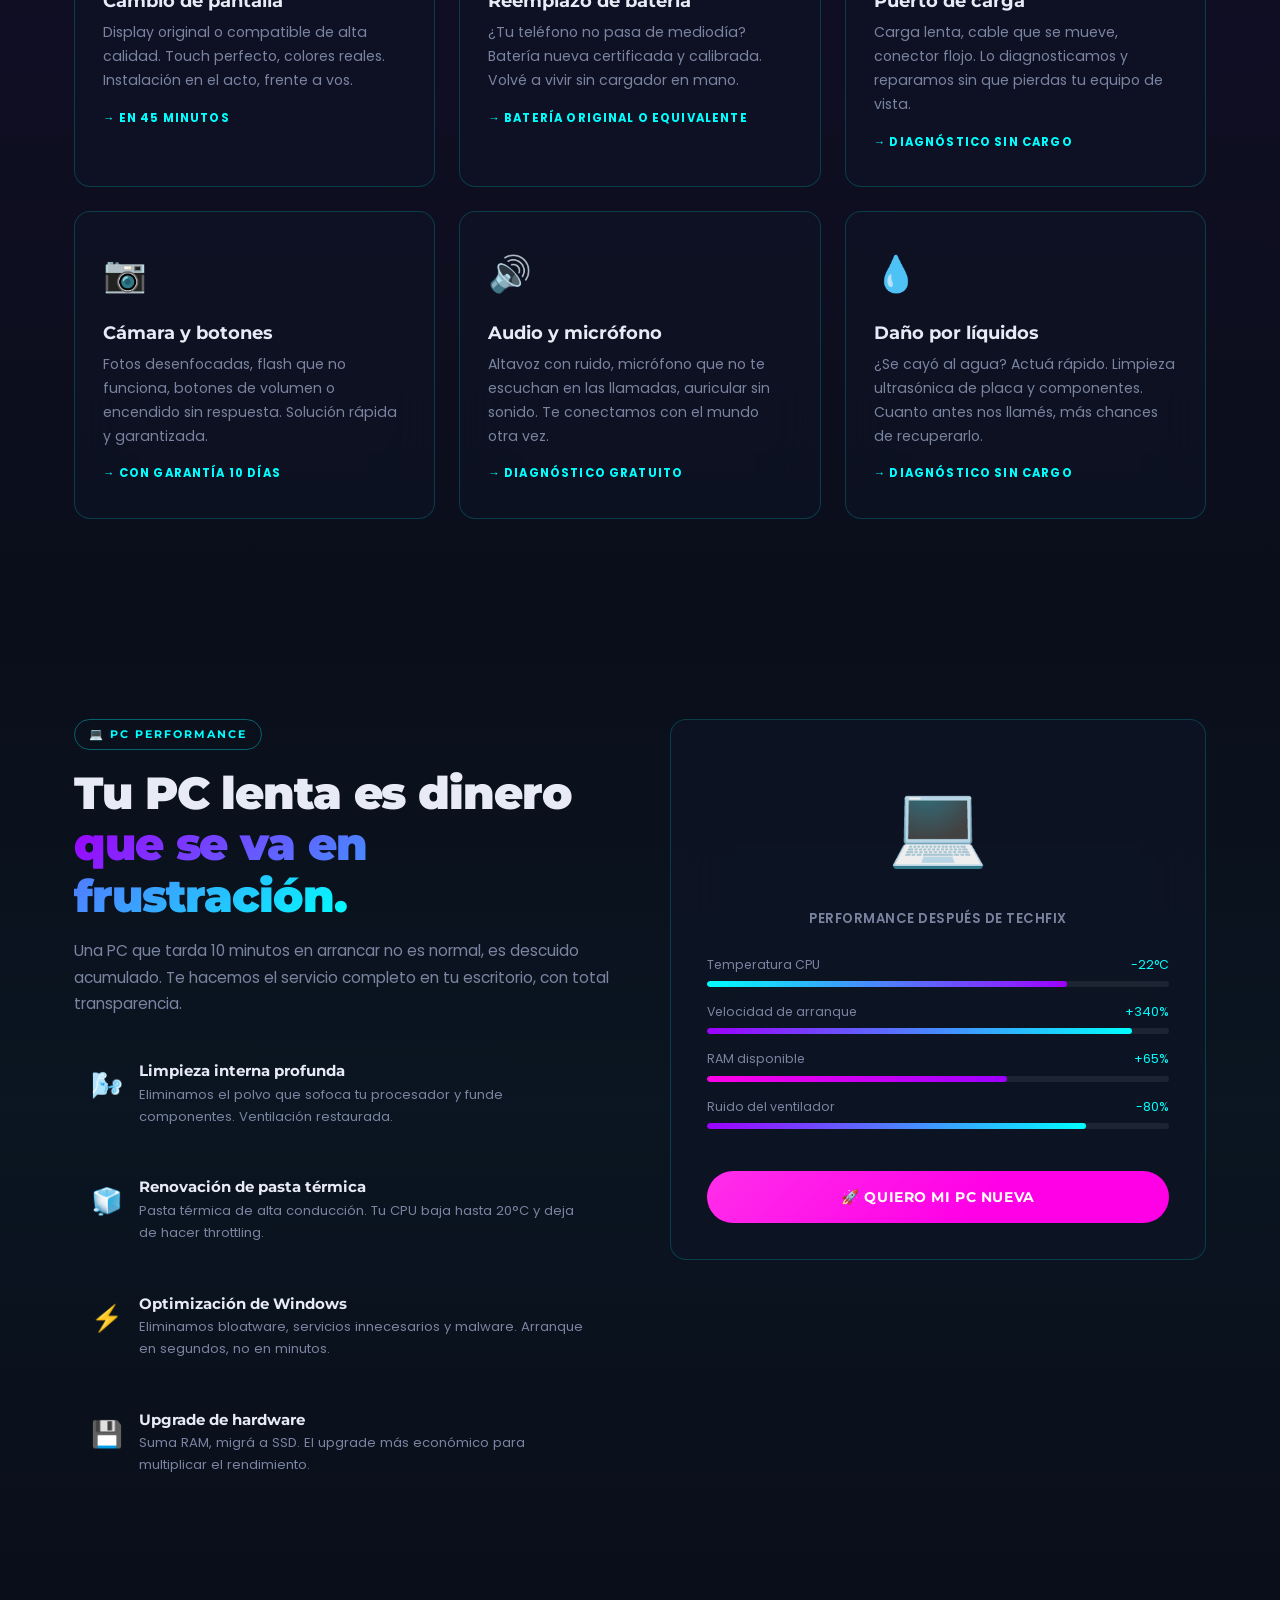
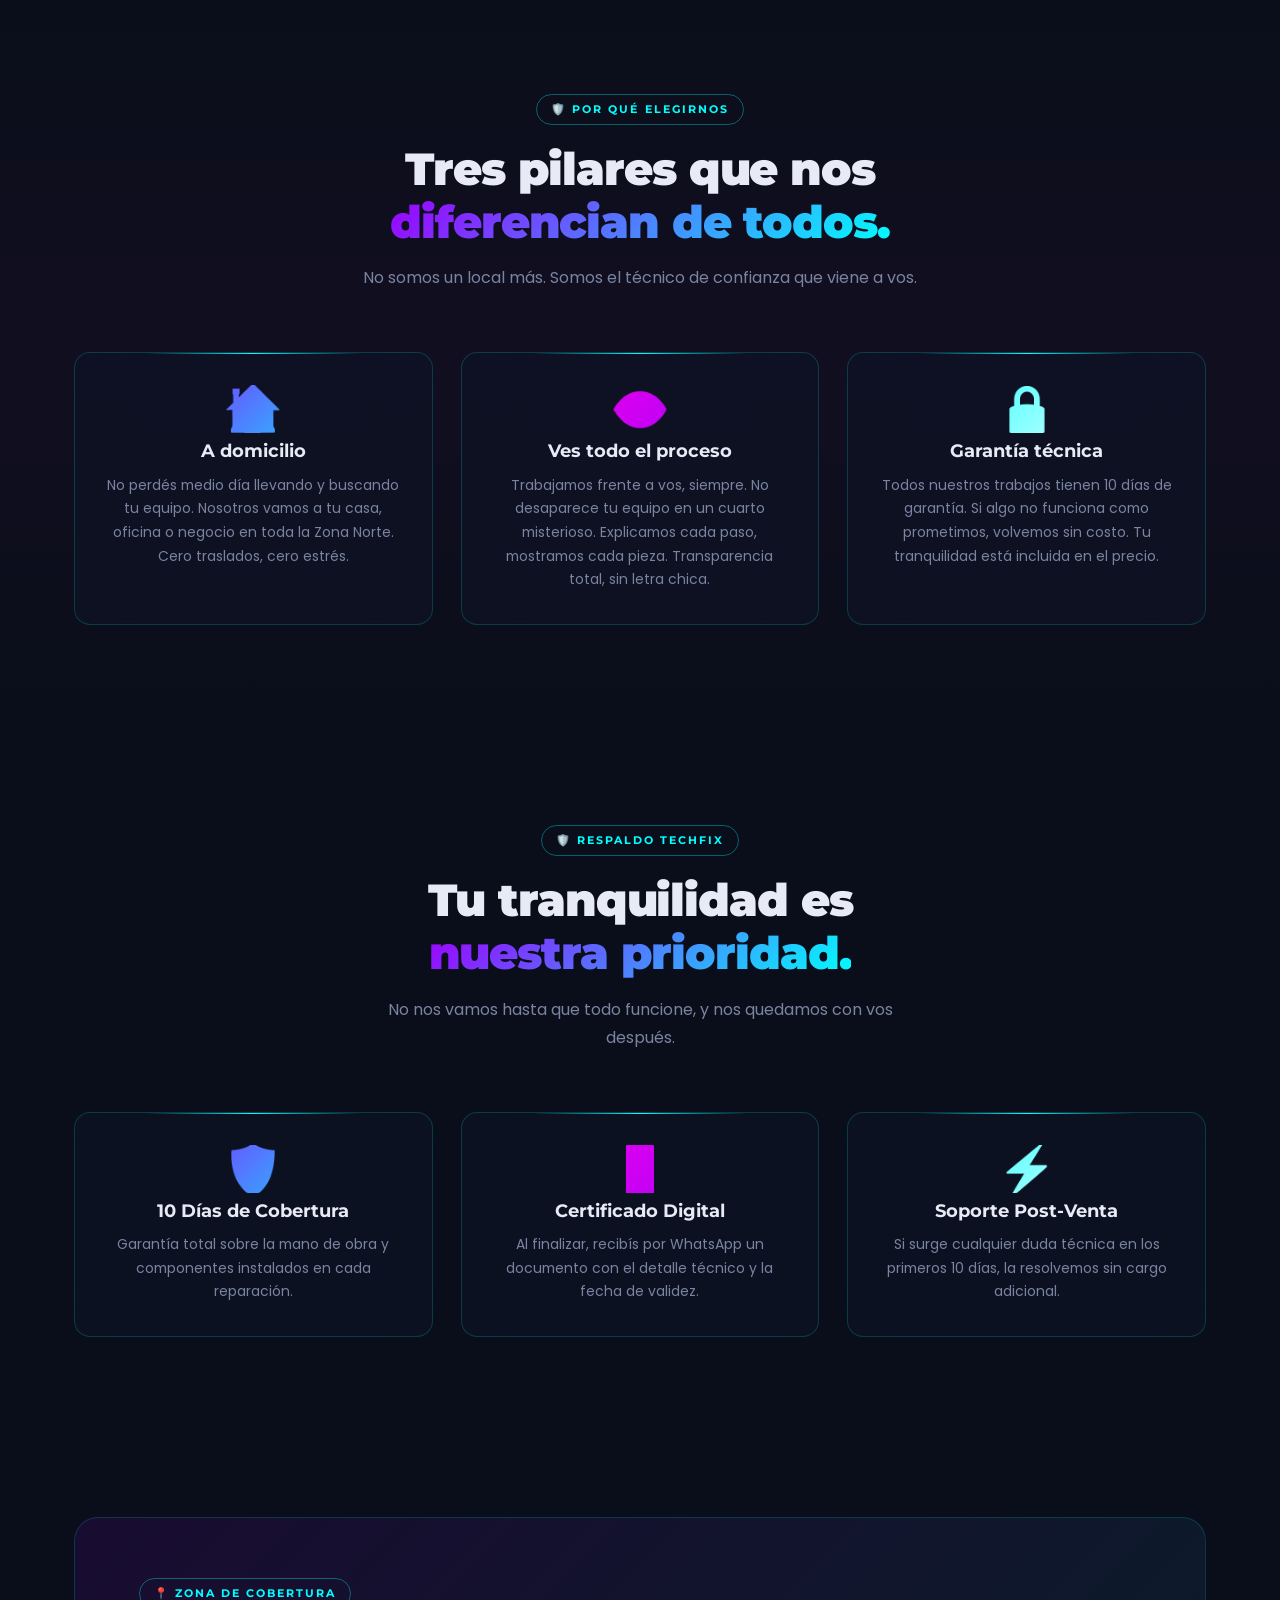
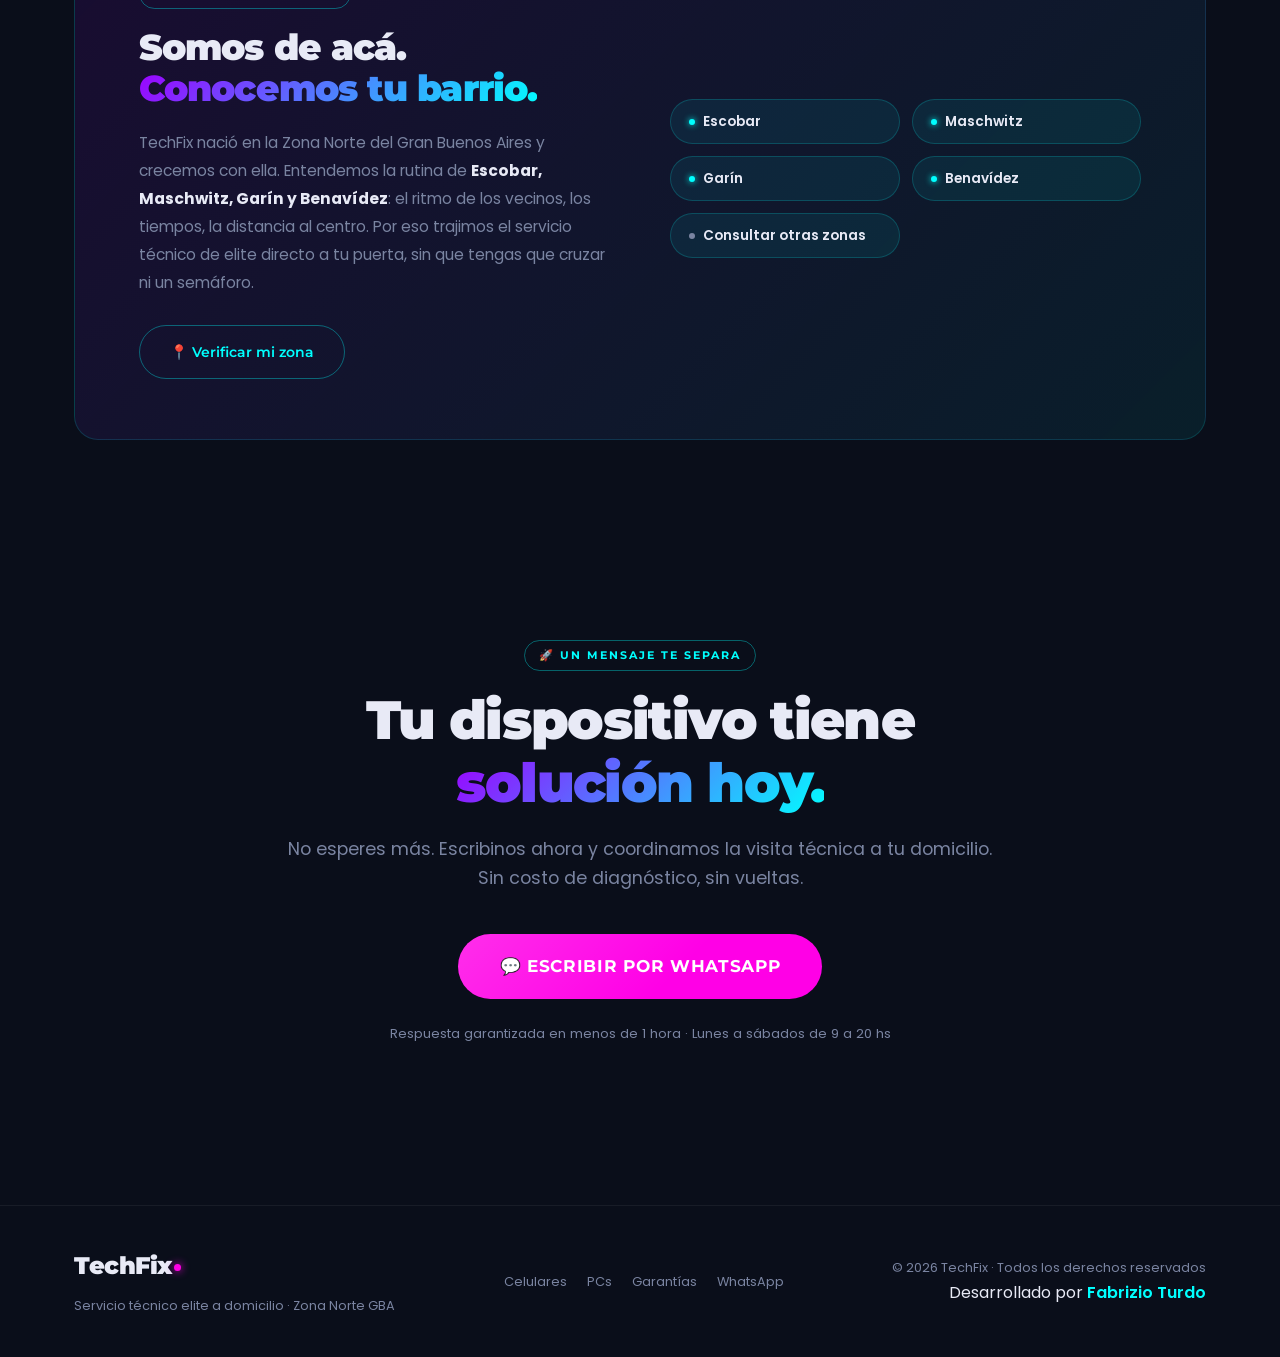
==== commit 333c656e: "cotizador pantalla y bateria" ====
--- a/index.html
+++ b/index.html
@@ -26,6 +26,7 @@
     gtag('js', new Date());
 
     gtag('config', 'G-TWJHF31FN3');
+    gtag('config', 'AW-17977445912');
   </script>
 </head>
 
@@ -51,6 +52,7 @@
           <li><a href="#pc-performance">PC &amp; Notebooks</a></li>
           <li><a href="#trust">Garantías</a></li>
           <li><a href="#geo">Cobertura</a></li>
+          <li><a href="./cotizador.html">Cotizador</a></li>
           <li>
             <a href="#cta-final" class="nav-cta" id="nav-wa-btn">
               📲 Consultar ahora
@@ -70,6 +72,8 @@
       <a href="#pc-performance" role="menuitem">💻 PC &amp; Notebooks</a>
       <a href="#trust" role="menuitem">🔒 Garantías</a>
       <a href="#geo" role="menuitem">📍 Cobertura</a>
+      <a href="./cotizador.html">💰 Cotizador</a>
+
       <a href="https://wa.me/5491154922800?text=Hola%20TechFix%2C%20necesito%20un%20servicio%20técnico%20a%20domicilio."
         target="_blank" rel="noopener" class="btn-techfix" role="menuitem" style="text-align:center;margin-top:8px;">
         💬 WhatsApp Directo
@@ -115,7 +119,6 @@
             </div>
 
             <div class="hero-trust">
-              <div class="trust-item"><span class="trust-icon">✅</span> Sin adelantos</div>
               <div class="trust-item"><span class="trust-icon">🔒</span> Garantía técnica</div>
               <div class="trust-item"><span class="trust-icon">⚡</span> Respuesta en 1h</div>
             </div>
--- a/style.css
+++ b/style.css
@@ -13,6 +13,8 @@
     --radius: 16px;
     --transition: 0.35s cubic-bezier(0.4, 0, 0.2, 1);
 }
+
+
 
 *,
 *::before,
